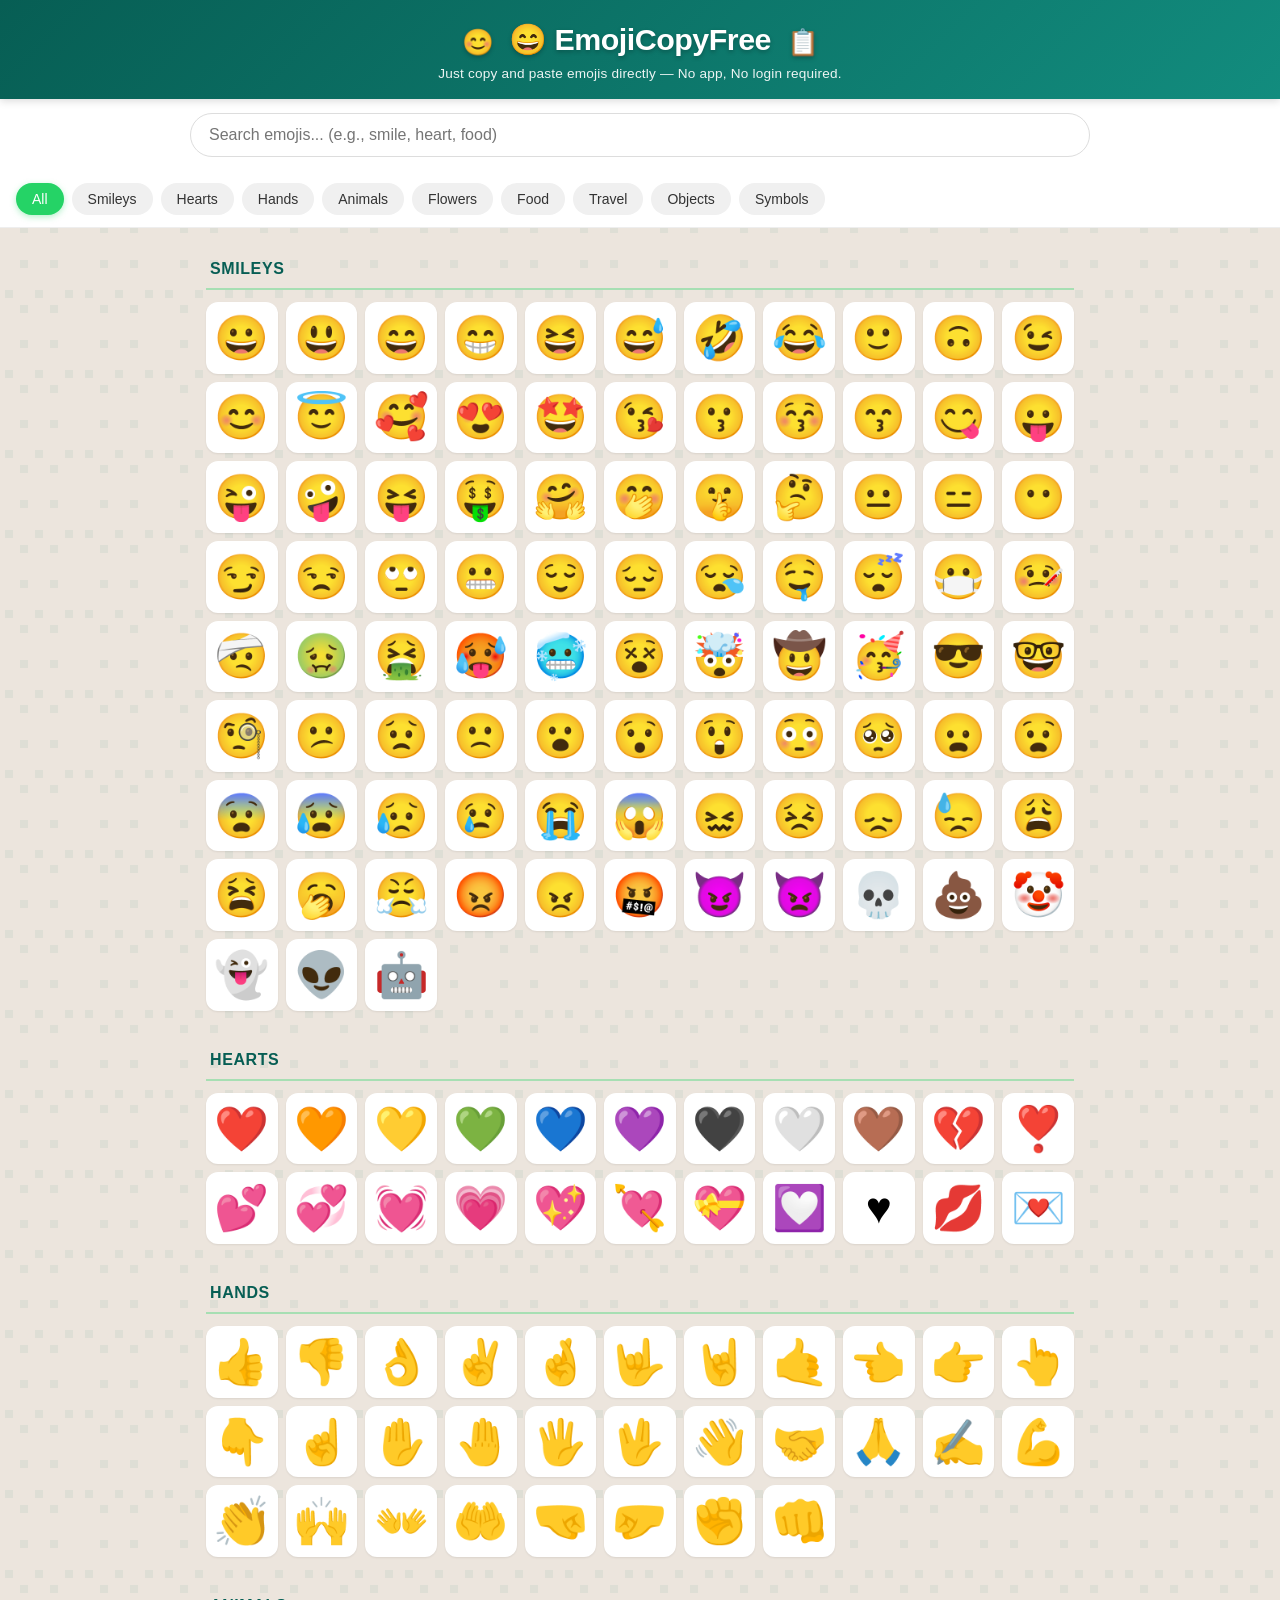
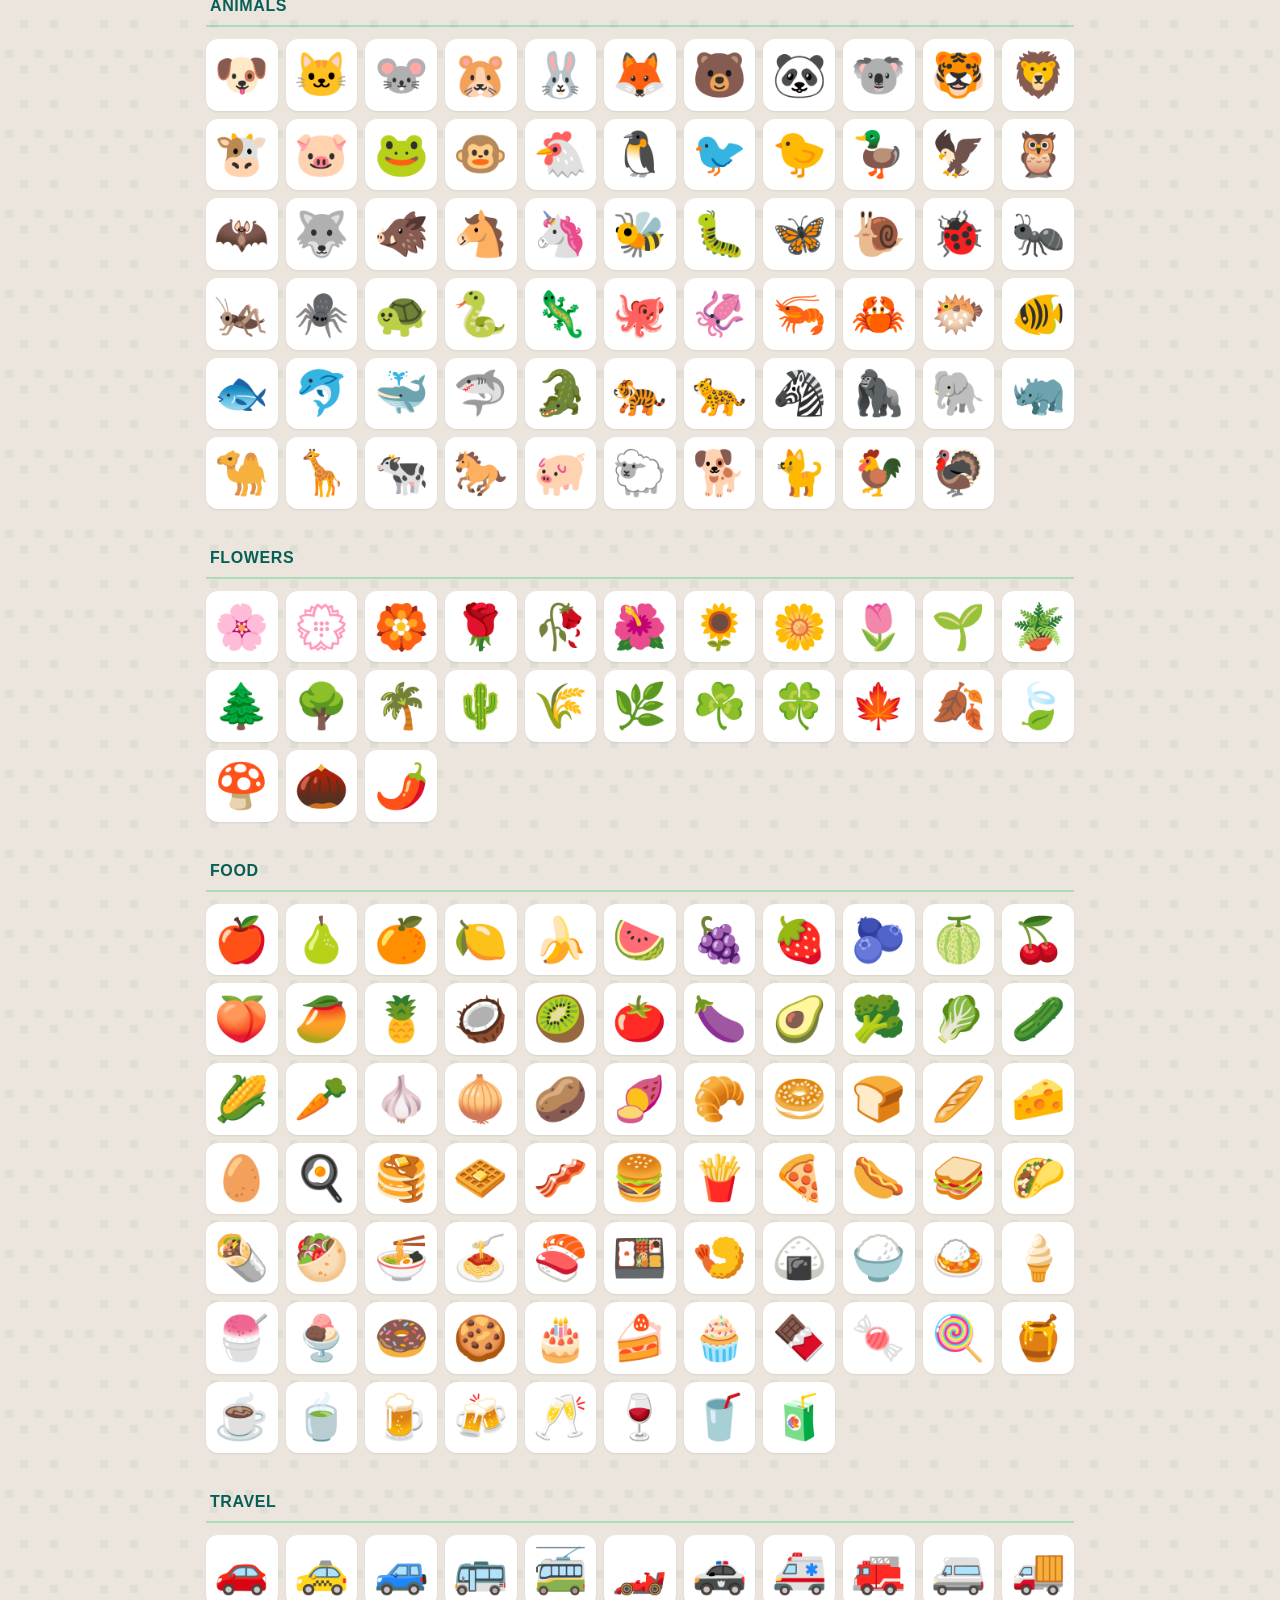
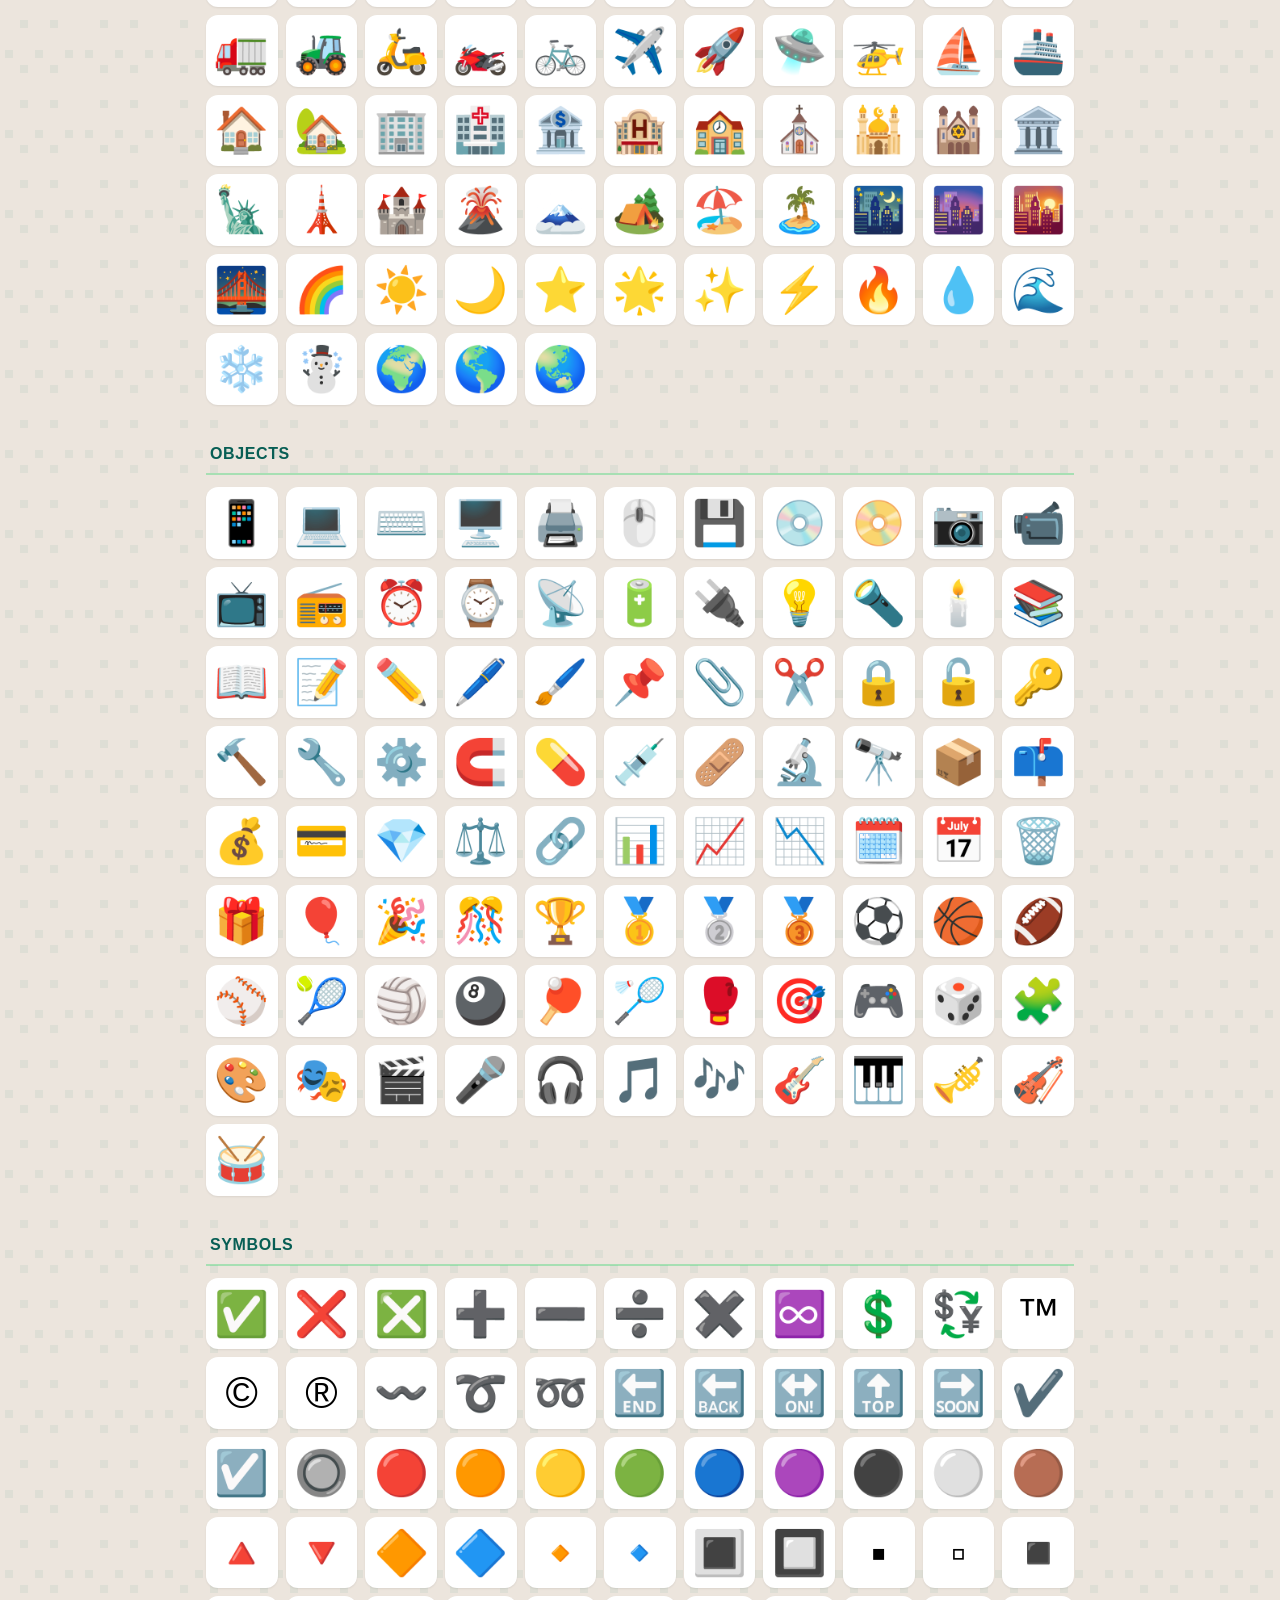
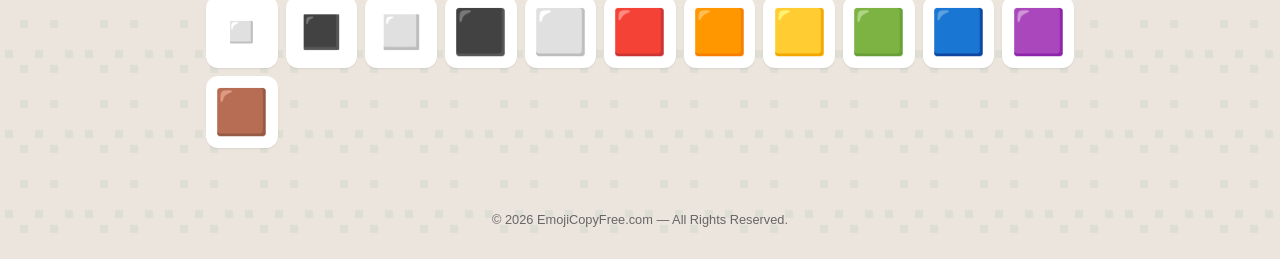
==== index.html @ 40b3b471 "Update index.html" ====
<!DOCTYPE html>
<html lang="en">
<head>
  <meta charset="UTF-8">
  <meta name="viewport" content="width=device-width, initial-scale=1.0">
  <title>EmojiCopyFree — Copy & Paste Emojis Instantly | No App, No Login</title>
  <meta name="description" content="Free emoji copy and paste tool. Click any emoji to copy it instantly. No app, no login required. Works on WhatsApp, Instagram, Facebook, and everywhere.">
  <meta name="keywords" content="emoji copy paste, copy emoji, free emoji, emoji picker, whatsapp emoji, emoji copy free">
  <meta name="robots" content="index, follow">
  <link rel="canonical" href="https://www.emojicopyfree.com/">
  <meta property="og:title" content="EmojiCopyFree — Copy & Paste Emojis Instantly">
  <meta property="og:description" content="Click any emoji to copy it instantly. No app, no login required.">
  <meta property="og:type" content="website">
  <meta property="og:url" content="https://www.emojicopyfree.com/">
  <link rel="stylesheet" href="style.css">
</head>
<body>

  <header>
    <h1 class="logo">
      <span class="logo-icon">😄</span>
      <span class="logo-text">Emoji<span class="accent">Copy</span>Free</span>
    </h1>
    <p class="tagline">Just copy and paste emojis directly — No app, No login required.</p>
  </header>

  <div class="search-container">
    <input type="text" id="search" placeholder="Search emojis... (e.g., smile, heart, food)" autocomplete="off">
  </div>

  <div class="categories" id="categories">
    <!-- Category buttons injected by JS -->
  </div>

  <div class="emoji-grid" id="emojiGrid">
    <!-- Emoji content injected by JS -->
  </div>

  <footer class="site-footer">
    <p>© 2026 EmojiCopyFree.com — All Rights Reserved.</p>
  </footer>

  <script src="script.js"></script>
</body>
</html>
---- style.css ----
/* WhatsApp signature green palette */
:root {
  --wa-green: #25D366;
  --wa-dark: #075E54;
  --wa-mid: #128C7E;
  --wa-light: #DCF8C6;
  --bg-tile: #ECE5DD;
}

* {
  box-sizing: border-box;
  margin: 0;
  padding: 0;
}

body {
  font-family: -apple-system, BlinkMacSystemFont, 'Segoe UI', Roboto, sans-serif;
  /* WhatsApp doodle background - subtle repeating pattern */
  background-color: var(--bg-tile);
  background-image: url("data:image/svg+xml,%3Csvg xmlns='http://www.w3.org/2000/svg' width='80' height='80' viewBox='0 0 80 80'%3E%3Cg fill='%23075E54' fill-opacity='0.06'%3E%3Cpath d='M20 20h8v8h-8zM50 20h8v8h-8zM35 50h8v8h-8zM5 50h8v8h-8zM65 50h8v8h-8zM50 65h8v8h-8zM20 65h8v8h-8z'/%3E%3C/g%3E%3C/svg%3E");
  min-height: 100vh;
  color: #111;
}

/* ===== Header / Logo ===== */
header {
  background: linear-gradient(135deg, #075E54 0%, #128C7E 100%);
  color: white;
  padding: 22px 20px 18px;
  position: sticky;
  top: 0;
  z-index: 100;
  text-align: center;
  box-shadow: 0 2px 8px rgba(0,0,0,0.15);
}

.logo {
  font-size: 1.9rem;
  font-weight: 800;
  letter-spacing: -0.5px;
  color: white;
  display: inline-block;
  text-shadow: 0 2px 4px rgba(0,0,0,0.25);
}

.logo::before {
  content: "😊";
  margin-right: 8px;
  font-size: 1.6rem;
  vertical-align: middle;
}

.logo::after {
  content: "📋";
  margin-left: 8px;
  font-size: 1.6rem;
  vertical-align: middle;
}

.tagline {
  font-size: 0.85rem;
  opacity: 0.92;
  margin-top: 8px;
  font-weight: 400;
  letter-spacing: 0.2px;
}

/* ===== Search ===== */
.search-container {
  padding: 14px 16px;
  background: white;
  box-shadow: 0 1px 3px rgba(0,0,0,0.05);
}

.search-container input {
  width: 100%;
  max-width: 900px;
  display: block;
  margin: 0 auto;
  padding: 12px 18px;
  border: 1px solid #ddd;
  border-radius: 24px;
  font-size: 1rem;
  outline: none;
  transition: border-color 0.2s;
}

.search-container input:focus {
  border-color: var(--wa-green);
  box-shadow: 0 0 0 3px rgba(37, 211, 102, 0.15);
}

/* ===== Category Tabs ===== */
.categories {
  display: flex;
  overflow-x: auto;
  gap: 8px;
  padding: 12px 16px;
  background: white;
  border-bottom: 1px solid #eee;
  scrollbar-width: none;
  justify-content: flex-start;
}

.categories::-webkit-scrollbar {
  display: none;
}

.category-btn {
  flex-shrink: 0;
  padding: 8px 16px;
  border: none;
  border-radius: 20px;
  background: #f0f0f0;
  font-size: 0.875rem;
  font-weight: 500;
  cursor: pointer;
  transition: all 0.2s;
  color: #333;
}

.category-btn:hover {
  background: #e2e2e2;
}

.category-btn.active {
  background: var(--wa-green);
  color: white;
  box-shadow: 0 2px 6px rgba(37, 211, 102, 0.35);
}

/* ===== Emoji Grid (container) ===== */
.emoji-grid {
  display: block;
  padding: 16px;
  max-width: 900px;
  margin: 0 auto;
}

/* ===== Category Sections in "All" view ===== */
.category-section {
  margin-bottom: 24px;
}

.category-heading {
  font-size: 1rem;
  font-weight: 700;
  color: var(--wa-dark);
  padding: 16px 4px 10px;
  border-bottom: 2px solid rgba(37, 211, 102, 0.35);
  margin-bottom: 12px;
  text-transform: uppercase;
  letter-spacing: 0.6px;
}

.emoji-row {
  display: grid;
  grid-template-columns: repeat(auto-fill, minmax(68px, 1fr));
  gap: 8px;
}

/* ===== Emoji Buttons ===== */
.emoji-btn {
  aspect-ratio: 1;
  display: flex;
  align-items: center;
  justify-content: center;
  font-size: 2.75rem;
  line-height: 1;
  background: white;
  border: none;
  border-radius: 12px;
  cursor: pointer;
  transition: transform 0.1s, box-shadow 0.1s;
  box-shadow: 0 1px 2px rgba(0,0,0,0.08);
  padding: 0;
}

.emoji-btn:hover {
  transform: scale(1.12);
  box-shadow: 0 4px 14px rgba(0,0,0,0.18);
}

.emoji-btn:active {
  transform: scale(0.94);
}

/* ===== Toast ===== */
.toast {
  position: fixed;
  bottom: 24px;
  left: 50%;
  transform: translateX(-50%) translateY(100px);
  background: var(--wa-dark);
  color: white;
  padding: 12px 26px;
  border-radius: 24px;
  font-size: 0.9rem;
  font-weight: 500;
  opacity: 0;
  transition: all 0.3s ease;
  z-index: 1000;
  box-shadow: 0 4px 16px rgba(0,0,0,0.25);
  pointer-events: none;
}

.toast.show {
  transform: translateX(-50%) translateY(0);
  opacity: 1;
}

/* ===== Footer ===== */
.site-footer {
  text-align: center;
  padding: 24px 16px 32px;
  font-size: 0.8rem;
  color: #666;
}

/* ===== Responsive ===== */
@media (max-width: 480px) {
  .logo {
    font-size: 1.5rem;
  }

  .logo::before,
  .logo::after {
    font-size: 1.3rem;
  }

  .tagline {
    font-size: 0.78rem;
  }

  .emoji-grid {
    padding: 12px;
  }

  .emoji-row {
    grid-template-columns: repeat(auto-fill, minmax(58px, 1fr));
    gap: 6px;
  }

  .emoji-btn {
    font-size: 2.25rem;
    border-radius: 10px;
  }
}
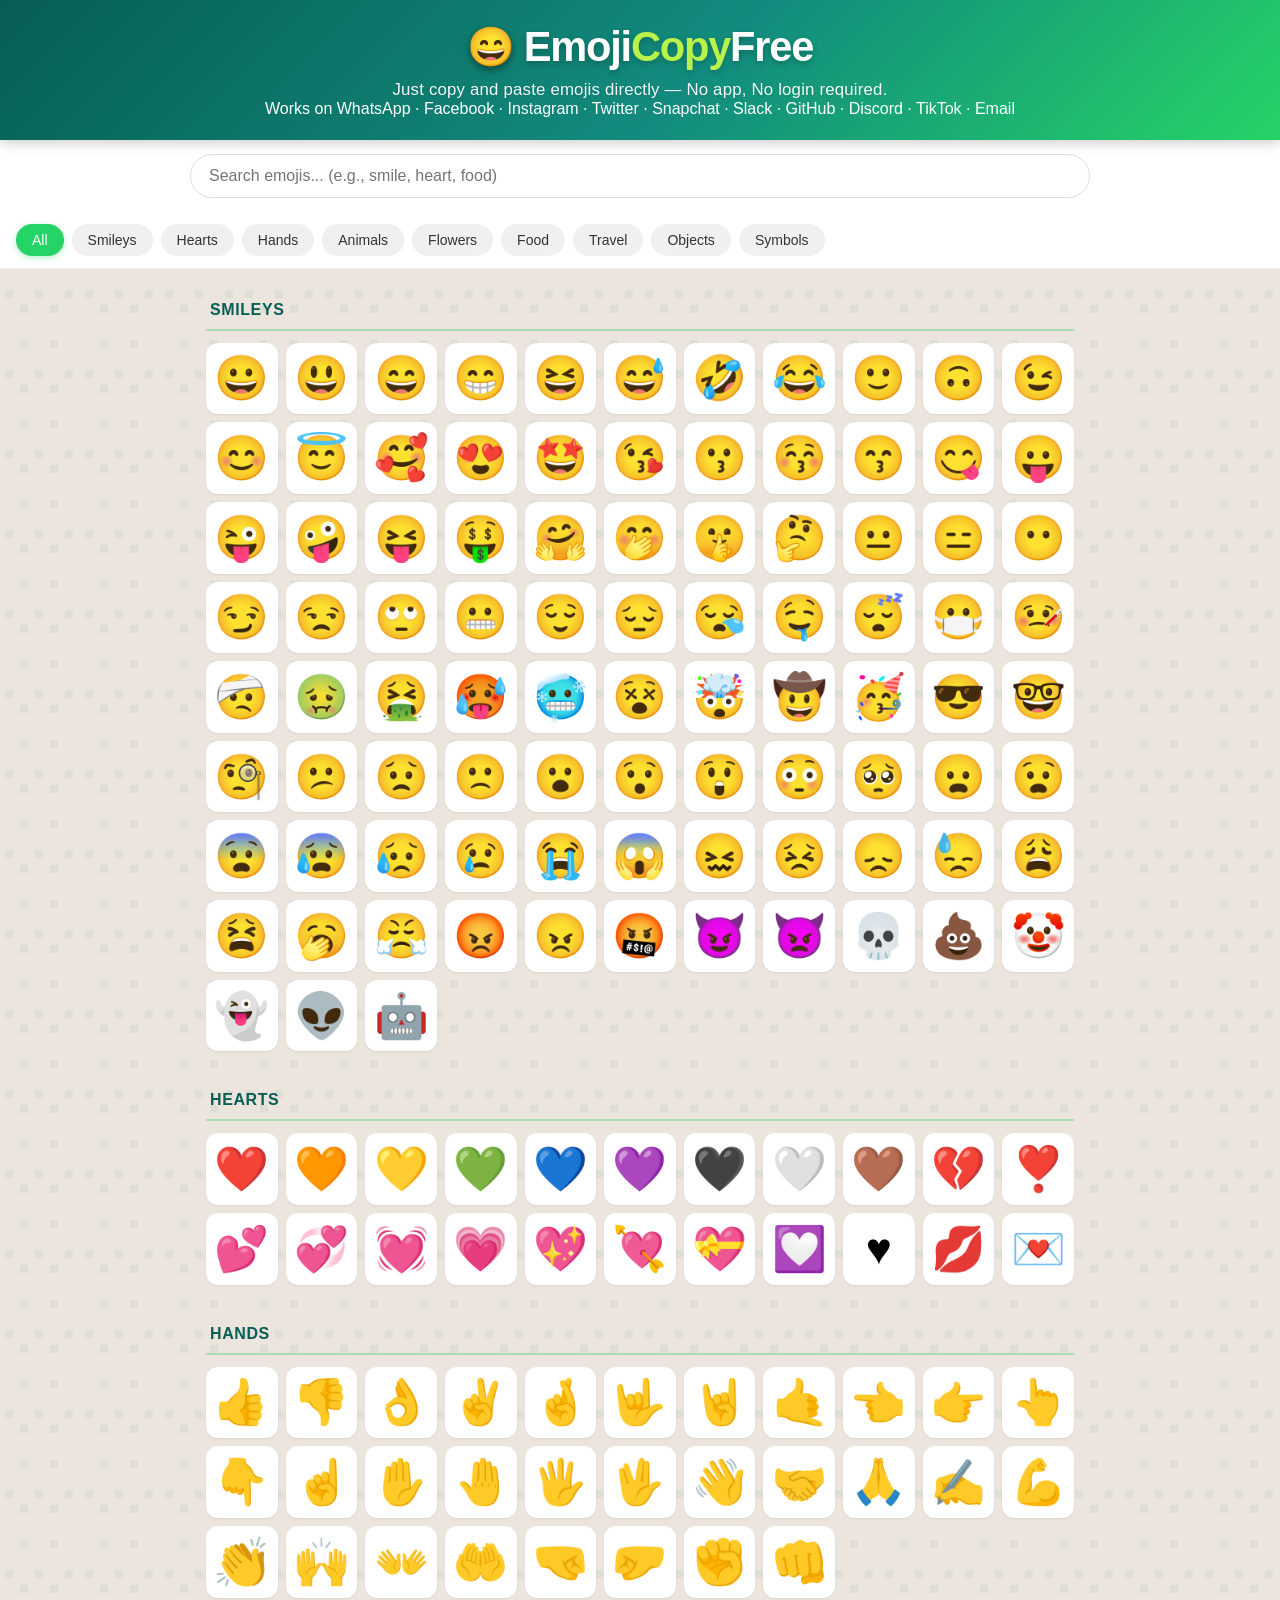
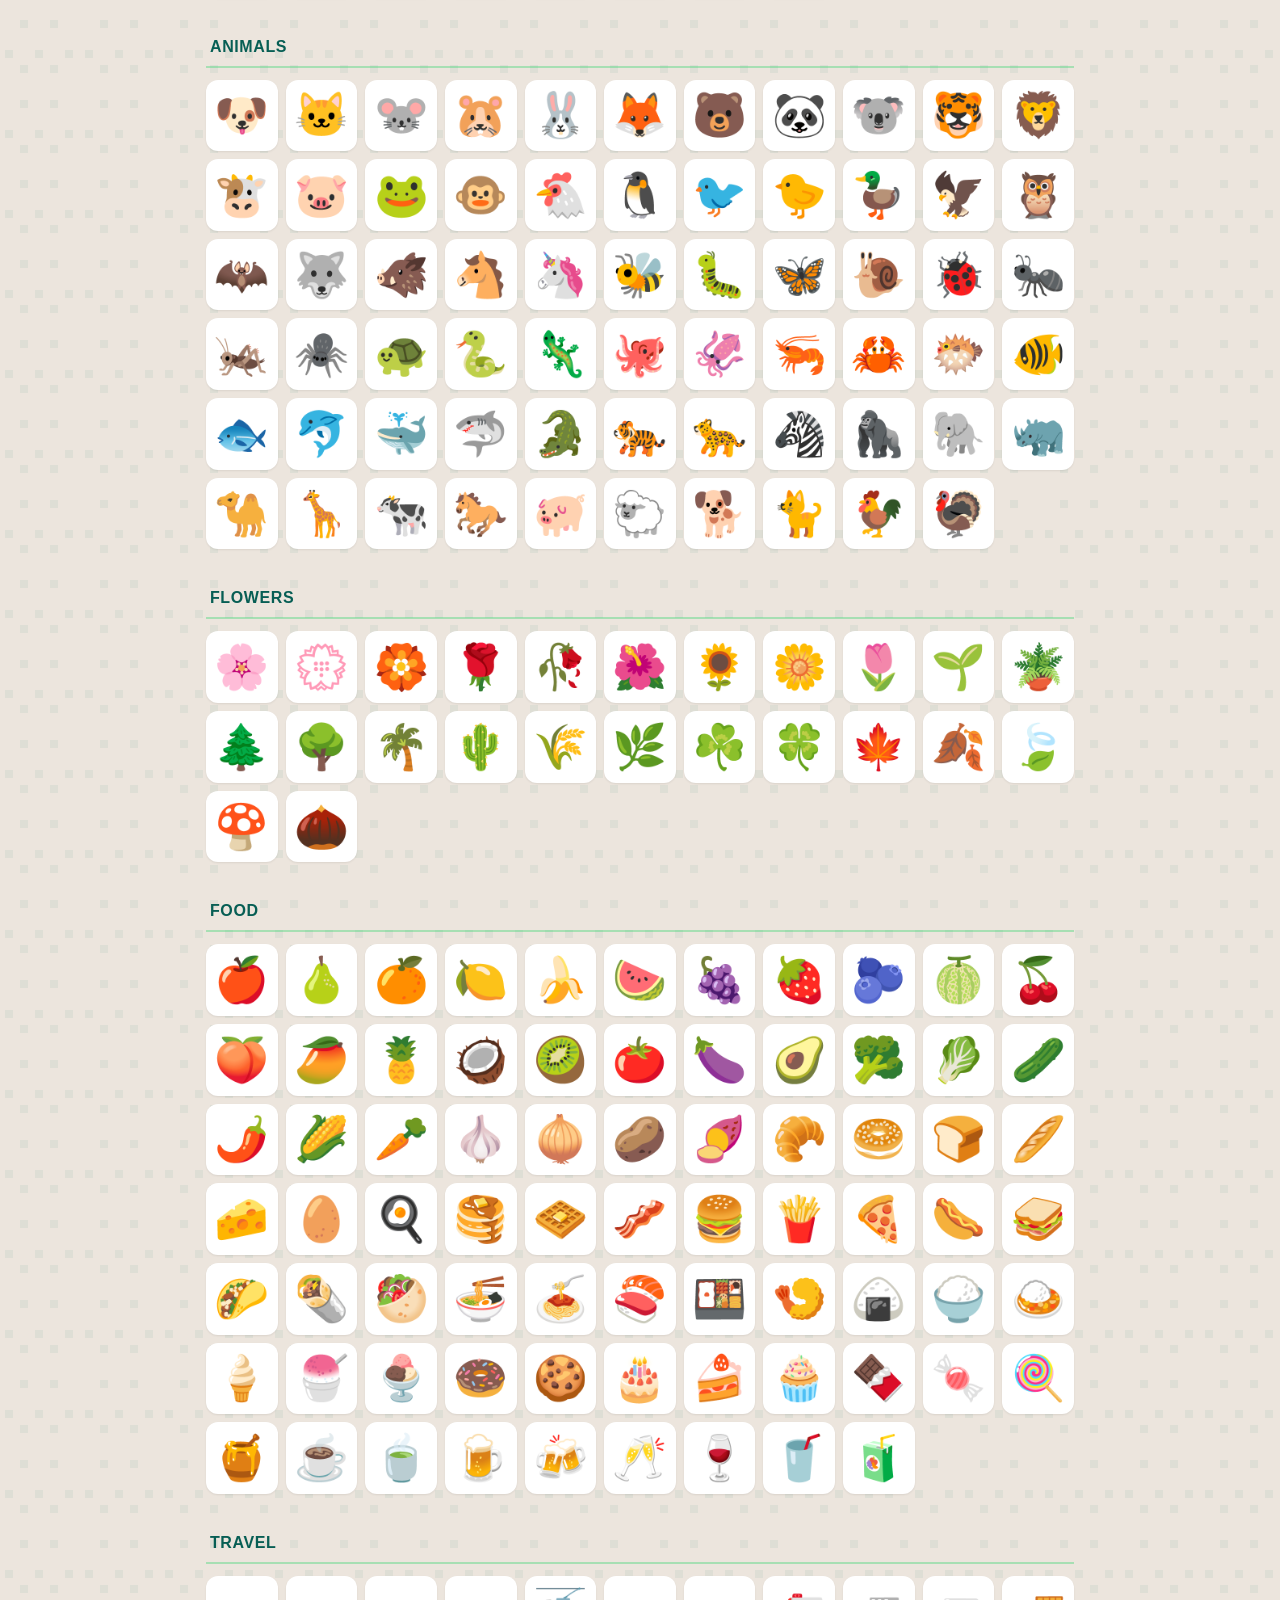
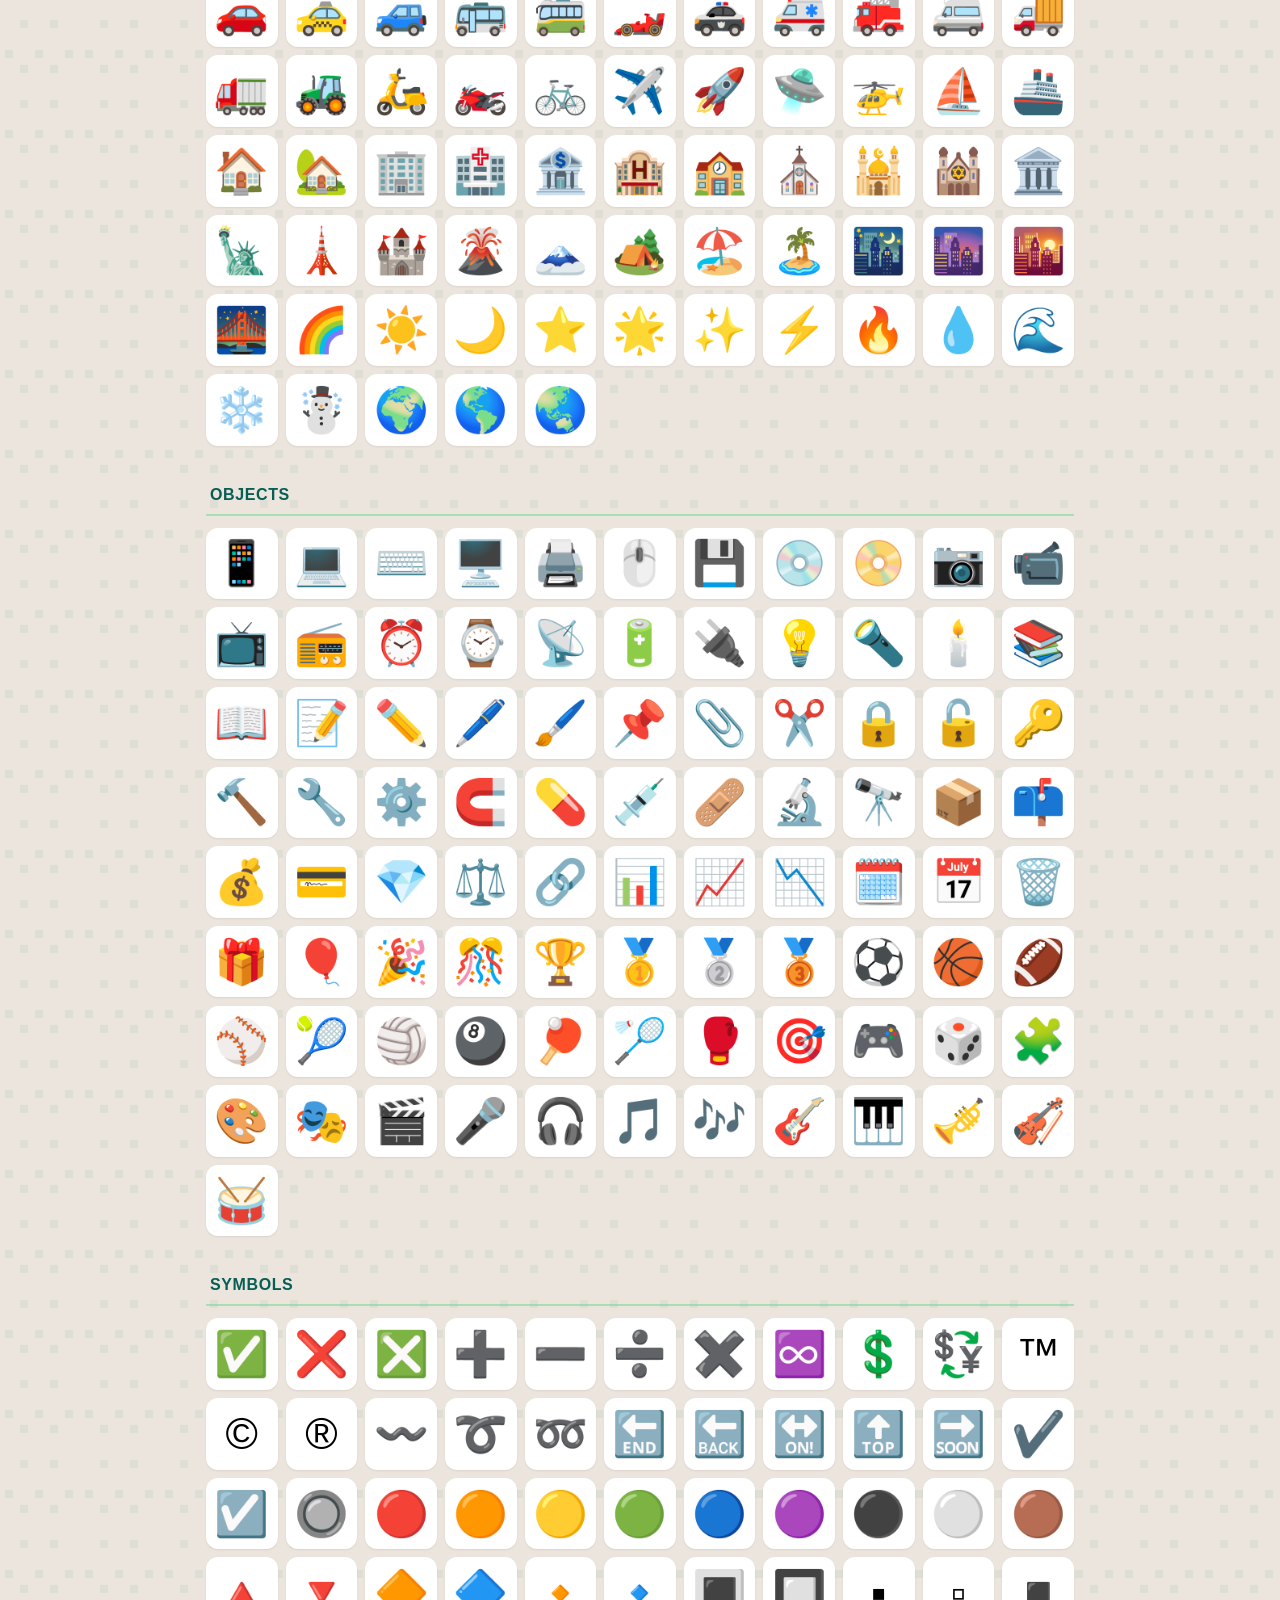
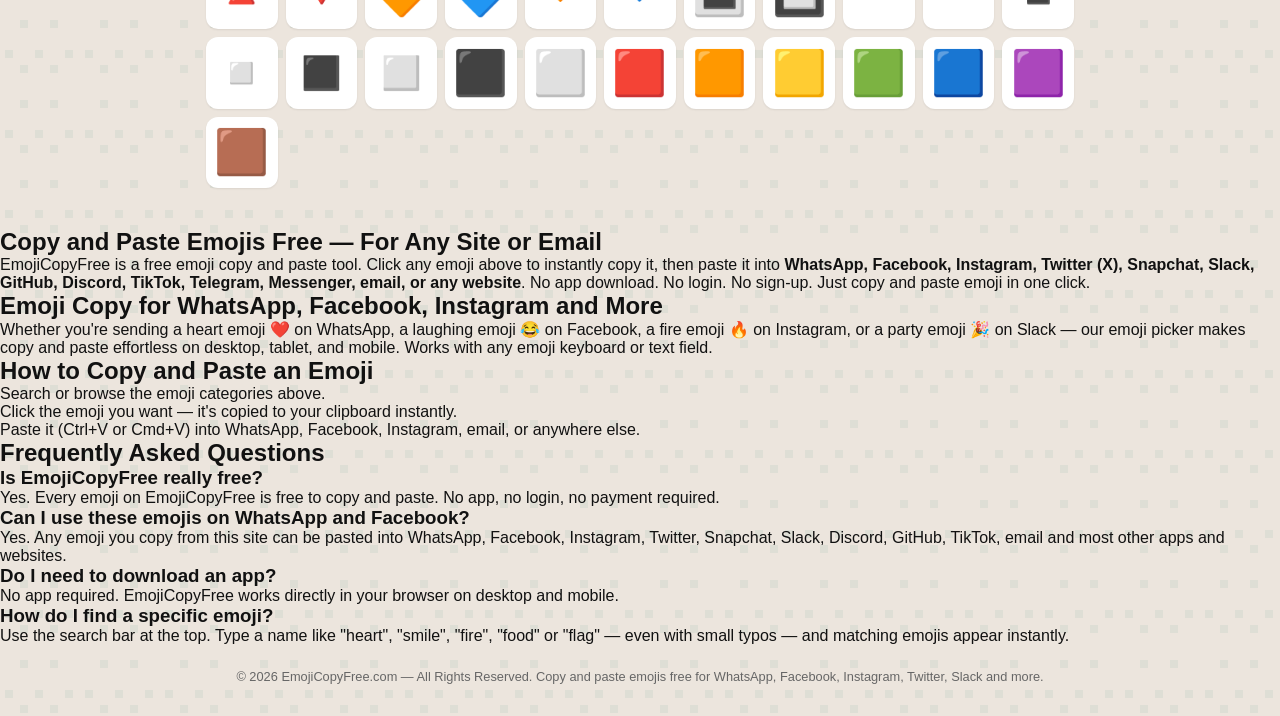
==== commit 91f143e1: "Update index.html" ====
--- a/index.html
+++ b/index.html
@@ -3,16 +3,71 @@
 <head>
   <meta charset="UTF-8">
   <meta name="viewport" content="width=device-width, initial-scale=1.0">
-  <title>EmojiCopyFree — Copy & Paste Emojis Instantly | No App, No Login</title>
-  <meta name="description" content="Free emoji copy and paste tool. Click any emoji to copy it instantly. No app, no login required. Works on WhatsApp, Instagram, Facebook, and everywhere.">
-  <meta name="keywords" content="emoji copy paste, copy emoji, free emoji, emoji picker, whatsapp emoji, emoji copy free">
-  <meta name="robots" content="index, follow">
+
+  <!-- Primary SEO Title — targets "copy paste emoji" head term -->
+  <title>Copy Paste Emoji 😀 Free Emoji Copy — For WhatsApp, Facebook, Instagram, Twitter, Slack</title>
+
+  <!-- Meta Description — targets long-tail branded queries -->
+  <meta name="description" content="Copy and paste emojis free. One click copies any emoji — no app, no login. Works on WhatsApp, Facebook, Instagram, Twitter, Snapchat, Slack, GitHub, Discord, TikTok and email. Copy emoji and paste anywhere.">
+
+  <!-- Keywords — signals topical relevance (Google mostly ignores, but Bing/Yandex use it) -->
+  <meta name="keywords" content="copy paste emoji, copy emoji, paste emoji, emoji copy, free emoji, emoji for whatsapp, emoji for facebook, emoji for instagram, emoji for twitter, emoji for slack, emoji for snapchat, emoji for github, emoji for discord, emoji for tiktok, emoji copy paste, emoji picker, whatsapp emoji, heart emoji copy, smiley emoji copy, emoji keyboard">
+
+  <meta name="robots" content="index, follow, max-image-preview:large">
+  <meta name="author" content="EmojiCopyFree">
+
+  <!-- Canonical -->
   <link rel="canonical" href="https://www.emojicopyfree.com/">
-  <meta property="og:title" content="EmojiCopyFree — Copy & Paste Emojis Instantly">
-  <meta property="og:description" content="Click any emoji to copy it instantly. No app, no login required.">
+
+  <!-- Open Graph (Facebook, LinkedIn, WhatsApp link previews) -->
+  <meta property="og:title" content="Copy Paste Emoji 😀 Free Emoji Copy for WhatsApp, Facebook, Instagram">
+  <meta property="og:description" content="Click any emoji to copy it instantly. Paste into WhatsApp, Facebook, Instagram, Twitter, Slack, email and more. No app, no login required.">
   <meta property="og:type" content="website">
   <meta property="og:url" content="https://www.emojicopyfree.com/">
+  <meta property="og:site_name" content="EmojiCopyFree">
+  <meta property="og:locale" content="en_US">
+
+  <!-- Twitter Card -->
+  <meta name="twitter:card" content="summary_large_image">
+  <meta name="twitter:title" content="Copy Paste Emoji 😀 Free Emoji Copy Tool">
+  <meta name="twitter:description" content="Copy and paste emojis free — no app, no login. Works on WhatsApp, Facebook, Instagram, Twitter, Slack and email.">
+
+  <!-- Favicon (emoji as favicon) -->
+  <link rel="icon" href="data:image/svg+xml,<svg xmlns=%22http://www.w3.org/2000/svg%22 viewBox=%220 0 100 100%22><text y=%22.9em%22 font-size=%2290%22>😄</text></svg>">
+
   <link rel="stylesheet" href="style.css">
+
+  <!-- Structured Data: WebApplication + FAQ (helps Google understand your page) -->
+  <script type="application/ld+json">
+  {
+    "@context": "https://schema.org",
+    "@type": "WebApplication",
+    "name": "EmojiCopyFree",
+    "url": "https://www.emojicopyfree.com/",
+    "description": "Free emoji copy and paste tool. Click any emoji to copy it instantly. Works on WhatsApp, Facebook, Instagram, Twitter, Slack, email and anywhere online.",
+    "applicationCategory": "UtilitiesApplication",
+    "operatingSystem": "Any",
+    "offers": {
+      "@type": "Offer",
+      "price": "0",
+      "priceCurrency": "USD"
+    },
+    "featureList": [
+      "Copy emoji with one click",
+      "Paste emoji anywhere",
+      "Emoji for WhatsApp",
+      "Emoji for Facebook",
+      "Emoji for Instagram",
+      "Emoji for Twitter",
+      "Emoji for Slack",
+      "Emoji for Snapchat",
+      "Emoji for GitHub",
+      "Emoji for Discord",
+      "No app required",
+      "No login required"
+    ]
+  }
+  </script>
 </head>
 <body>
 
@@ -22,6 +77,7 @@
       <span class="logo-text">Emoji<span class="accent">Copy</span>Free</span>
     </h1>
     <p class="tagline">Just copy and paste emojis directly — No app, No login required.</p>
+    <p class="tagline-platforms">Works on WhatsApp · Facebook · Instagram · Twitter · Snapchat · Slack · GitHub · Discord · TikTok · Email</p>
   </header>
 
   <div class="search-container">
@@ -36,8 +92,37 @@
     <!-- Emoji content injected by JS -->
   </div>
 
+  <!-- SEO Content Block: helps rank for long-tail queries -->
+  <section class="seo-content">
+    <h2>Copy and Paste Emojis Free — For Any Site or Email</h2>
+    <p>EmojiCopyFree is a free emoji copy and paste tool. Click any emoji above to instantly copy it, then paste it into <strong>WhatsApp, Facebook, Instagram, Twitter (X), Snapchat, Slack, GitHub, Discord, TikTok, Telegram, Messenger, email, or any website</strong>. No app download. No login. No sign-up. Just copy and paste emoji in one click.</p>
+
+    <h2>Emoji Copy for WhatsApp, Facebook, Instagram and More</h2>
+    <p>Whether you're sending a heart emoji ❤️ on WhatsApp, a laughing emoji 😂 on Facebook, a fire emoji 🔥 on Instagram, or a party emoji 🎉 on Slack — our emoji picker makes copy and paste effortless on desktop, tablet, and mobile. Works with any emoji keyboard or text field.</p>
+
+    <h2>How to Copy and Paste an Emoji</h2>
+    <ol>
+      <li>Search or browse the emoji categories above.</li>
+      <li>Click the emoji you want — it's copied to your clipboard instantly.</li>
+      <li>Paste it (Ctrl+V or Cmd+V) into WhatsApp, Facebook, Instagram, email, or anywhere else.</li>
+    </ol>
+
+    <h2>Frequently Asked Questions</h2>
+    <h3>Is EmojiCopyFree really free?</h3>
+    <p>Yes. Every emoji on EmojiCopyFree is free to copy and paste. No app, no login, no payment required.</p>
+
+    <h3>Can I use these emojis on WhatsApp and Facebook?</h3>
+    <p>Yes. Any emoji you copy from this site can be pasted into WhatsApp, Facebook, Instagram, Twitter, Snapchat, Slack, Discord, GitHub, TikTok, email and most other apps and websites.</p>
+
+    <h3>Do I need to download an app?</h3>
+    <p>No app required. EmojiCopyFree works directly in your browser on desktop and mobile.</p>
+
+    <h3>How do I find a specific emoji?</h3>
+    <p>Use the search bar at the top. Type a name like "heart", "smile", "fire", "food" or "flag" — even with small typos — and matching emojis appear instantly.</p>
+  </section>
+
   <footer class="site-footer">
-    <p>© 2026 EmojiCopyFree.com — All Rights Reserved.</p>
+    <p>© 2026 EmojiCopyFree.com — All Rights Reserved. Copy and paste emojis free for WhatsApp, Facebook, Instagram, Twitter, Slack and more.</p>
   </footer>
 
   <script src="script.js"></script>
--- a/style.css
+++ b/style.css
@@ -4,6 +4,7 @@
   --wa-dark: #075E54;
   --wa-mid: #128C7E;
   --wa-light: #DCF8C6;
+  --accent-lime: #b8f24a;
   --bg-tile: #ECE5DD;
 }
 
@@ -22,47 +23,51 @@
   color: #111;
 }
 
-/* ===== Header / Logo ===== */
+/* ===== Header / Logo Banner ===== */
 header {
-  background: linear-gradient(135deg, #075E54 0%, #128C7E 100%);
+  background: linear-gradient(135deg, #075E54 0%, #128C7E 55%, #25D366 100%);
   color: white;
-  padding: 22px 20px 18px;
+  padding: 26px 20px 22px;
   position: sticky;
   top: 0;
   z-index: 100;
   text-align: center;
-  box-shadow: 0 2px 8px rgba(0,0,0,0.15);
+  box-shadow: 0 3px 12px rgba(0,0,0,0.2);
 }
 
 .logo {
-  font-size: 1.9rem;
-  font-weight: 800;
-  letter-spacing: -0.5px;
-  color: white;
-  display: inline-block;
-  text-shadow: 0 2px 4px rgba(0,0,0,0.25);
-}
-
-.logo::before {
-  content: "😊";
-  margin-right: 8px;
-  font-size: 1.6rem;
-  vertical-align: middle;
-}
-
-.logo::after {
-  content: "📋";
-  margin-left: 8px;
-  font-size: 1.6rem;
-  vertical-align: middle;
+  display: inline-flex;
+  align-items: center;
+  justify-content: center;
+  gap: 10px;
+  font-size: 2.6rem;
+  font-weight: 900;
+  letter-spacing: -1.2px;
+  line-height: 1;
+  text-shadow: 0 3px 6px rgba(0,0,0,0.25);
+}
+
+.logo-icon {
+  font-size: 2.4rem;
+  filter: drop-shadow(0 3px 5px rgba(0,0,0,0.25));
+}
+
+.logo-text {
+  color: #ffffff;
+}
+
+.logo-text .accent {
+  color: var(--accent-lime);
+  text-shadow: 0 3px 6px rgba(0,0,0,0.2);
 }
 
 .tagline {
-  font-size: 0.85rem;
-  opacity: 0.92;
-  margin-top: 8px;
-  font-weight: 400;
+  font-size: 1.05rem;
+  font-weight: 500;
+  opacity: 0.95;
+  margin-top: 12px;
   letter-spacing: 0.2px;
+  text-shadow: 0 1px 3px rgba(0,0,0,0.15);
 }
 
 /* ===== Search ===== */
@@ -161,6 +166,8 @@
 
 /* ===== Emoji Buttons ===== */
 .emoji-btn {
+  position: relative;
+  overflow: visible;
   aspect-ratio: 1;
   display: flex;
   align-items: center;
@@ -185,28 +192,39 @@
   transform: scale(0.94);
 }
 
-/* ===== Toast ===== */
-.toast {
-  position: fixed;
-  bottom: 24px;
+/* ===== Copy bubble (appears above the clicked emoji) ===== */
+.copy-bubble {
+  position: absolute;
+  bottom: calc(100% + 8px);
   left: 50%;
-  transform: translateX(-50%) translateY(100px);
-  background: var(--wa-dark);
+  transform: translateX(-50%) translateY(6px);
+  background: #075E54;
   color: white;
-  padding: 12px 26px;
-  border-radius: 24px;
-  font-size: 0.9rem;
-  font-weight: 500;
+  font-size: 0.75rem;
+  font-weight: 600;
+  padding: 5px 10px;
+  border-radius: 8px;
+  white-space: nowrap;
   opacity: 0;
-  transition: all 0.3s ease;
-  z-index: 1000;
-  box-shadow: 0 4px 16px rgba(0,0,0,0.25);
   pointer-events: none;
-}
-
-.toast.show {
+  transition: opacity 0.18s ease, transform 0.18s ease;
+  z-index: 50;
+  box-shadow: 0 4px 10px rgba(0,0,0,0.25);
+}
+
+.copy-bubble::after {
+  content: "";
+  position: absolute;
+  top: 100%;
+  left: 50%;
+  transform: translateX(-50%);
+  border: 5px solid transparent;
+  border-top-color: #075E54;
+}
+
+.copy-bubble.show {
+  opacity: 1;
   transform: translateX(-50%) translateY(0);
-  opacity: 1;
 }
 
 /* ===== Footer ===== */
@@ -220,16 +238,18 @@
 /* ===== Responsive ===== */
 @media (max-width: 480px) {
   .logo {
-    font-size: 1.5rem;
-  }
-
-  .logo::before,
-  .logo::after {
-    font-size: 1.3rem;
+    font-size: 1.75rem;
+    gap: 6px;
+    letter-spacing: -0.6px;
+  }
+
+  .logo-icon {
+    font-size: 1.6rem;
   }
 
   .tagline {
-    font-size: 0.78rem;
+    font-size: 0.85rem;
+    margin-top: 8px;
   }
 
   .emoji-grid {
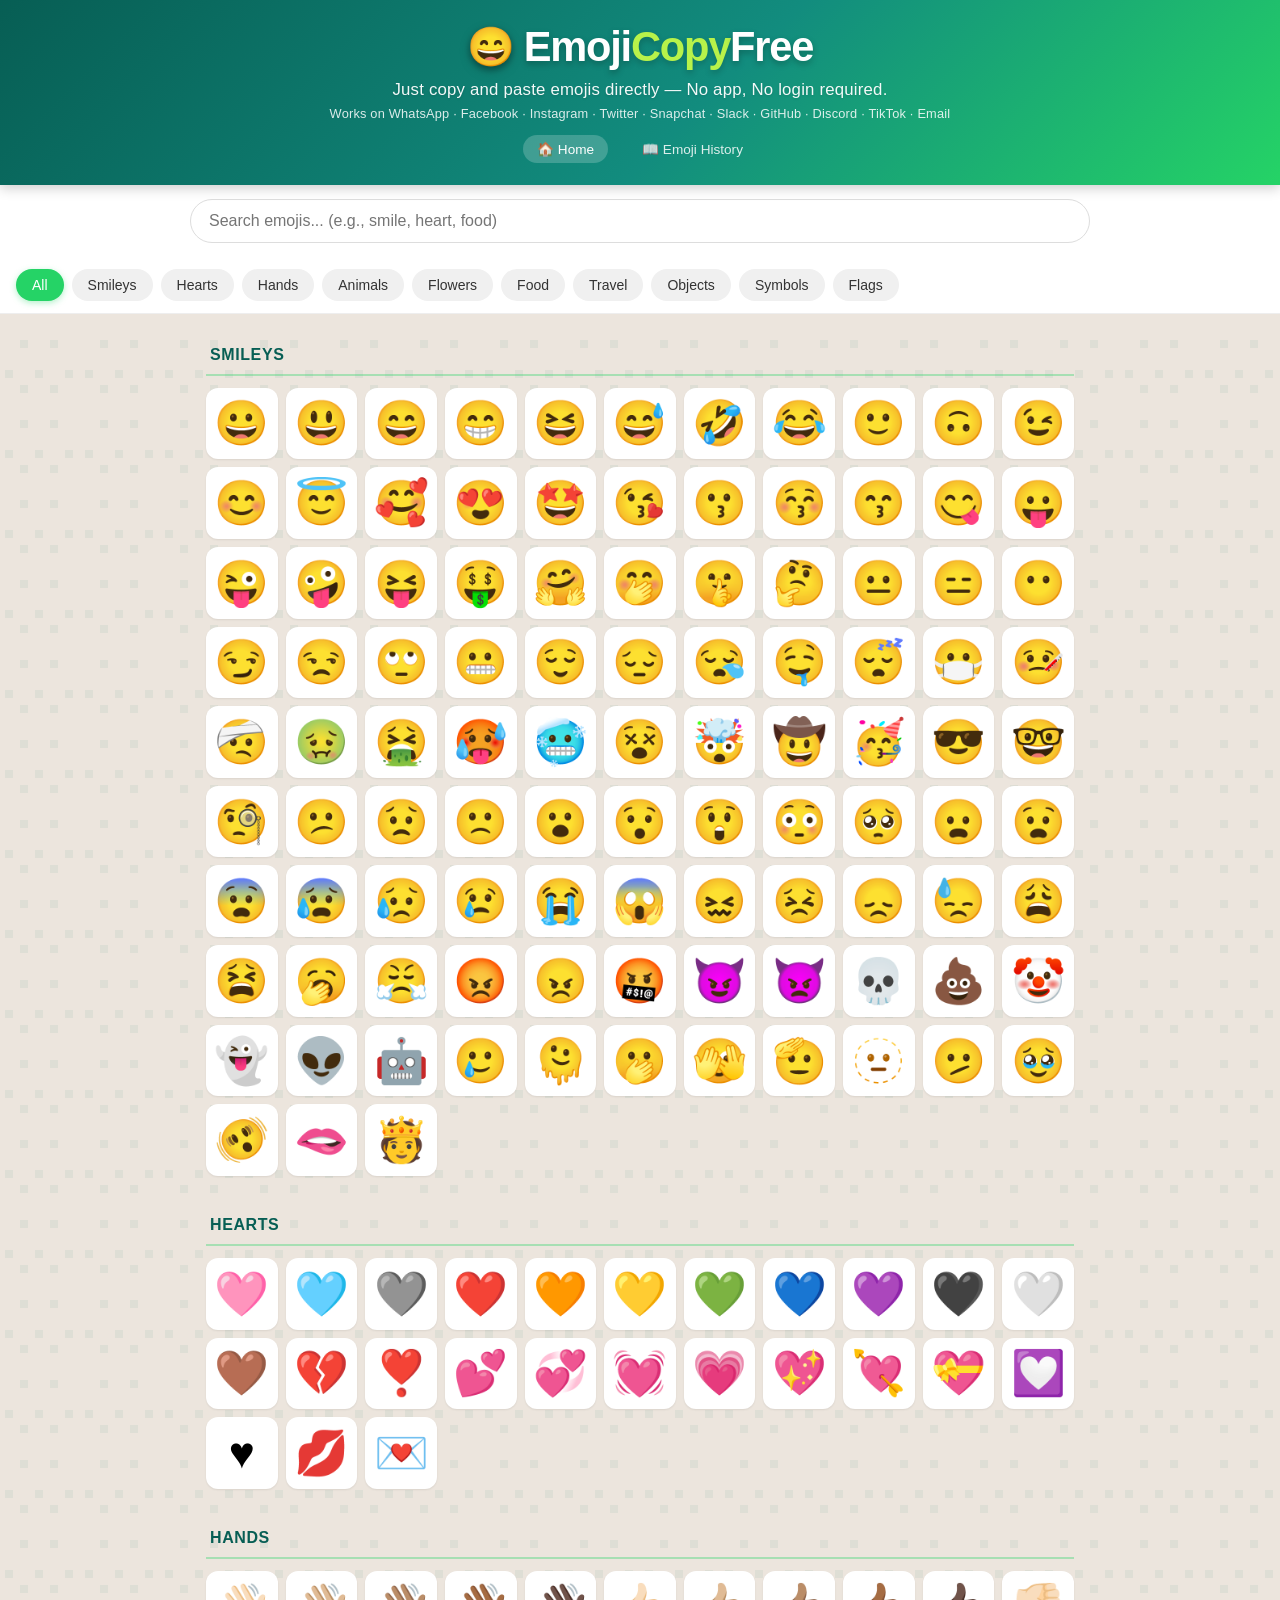
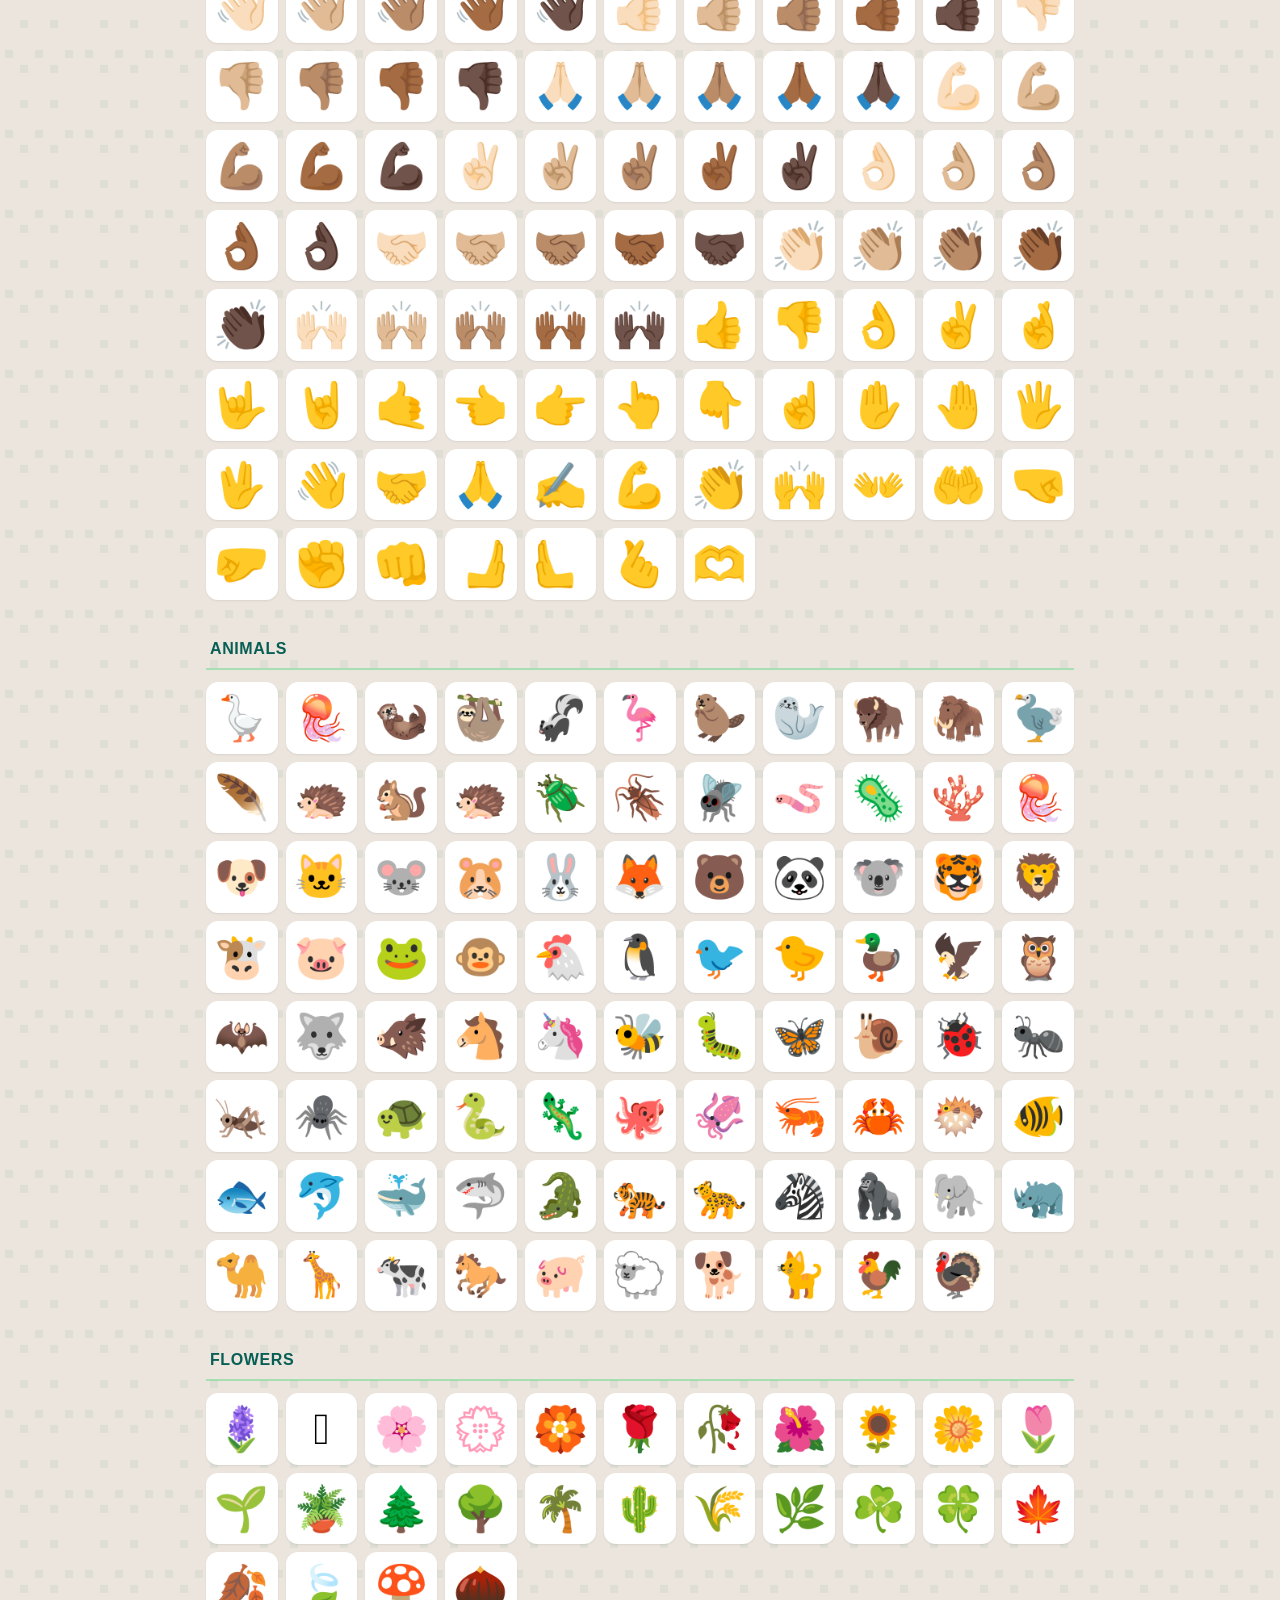
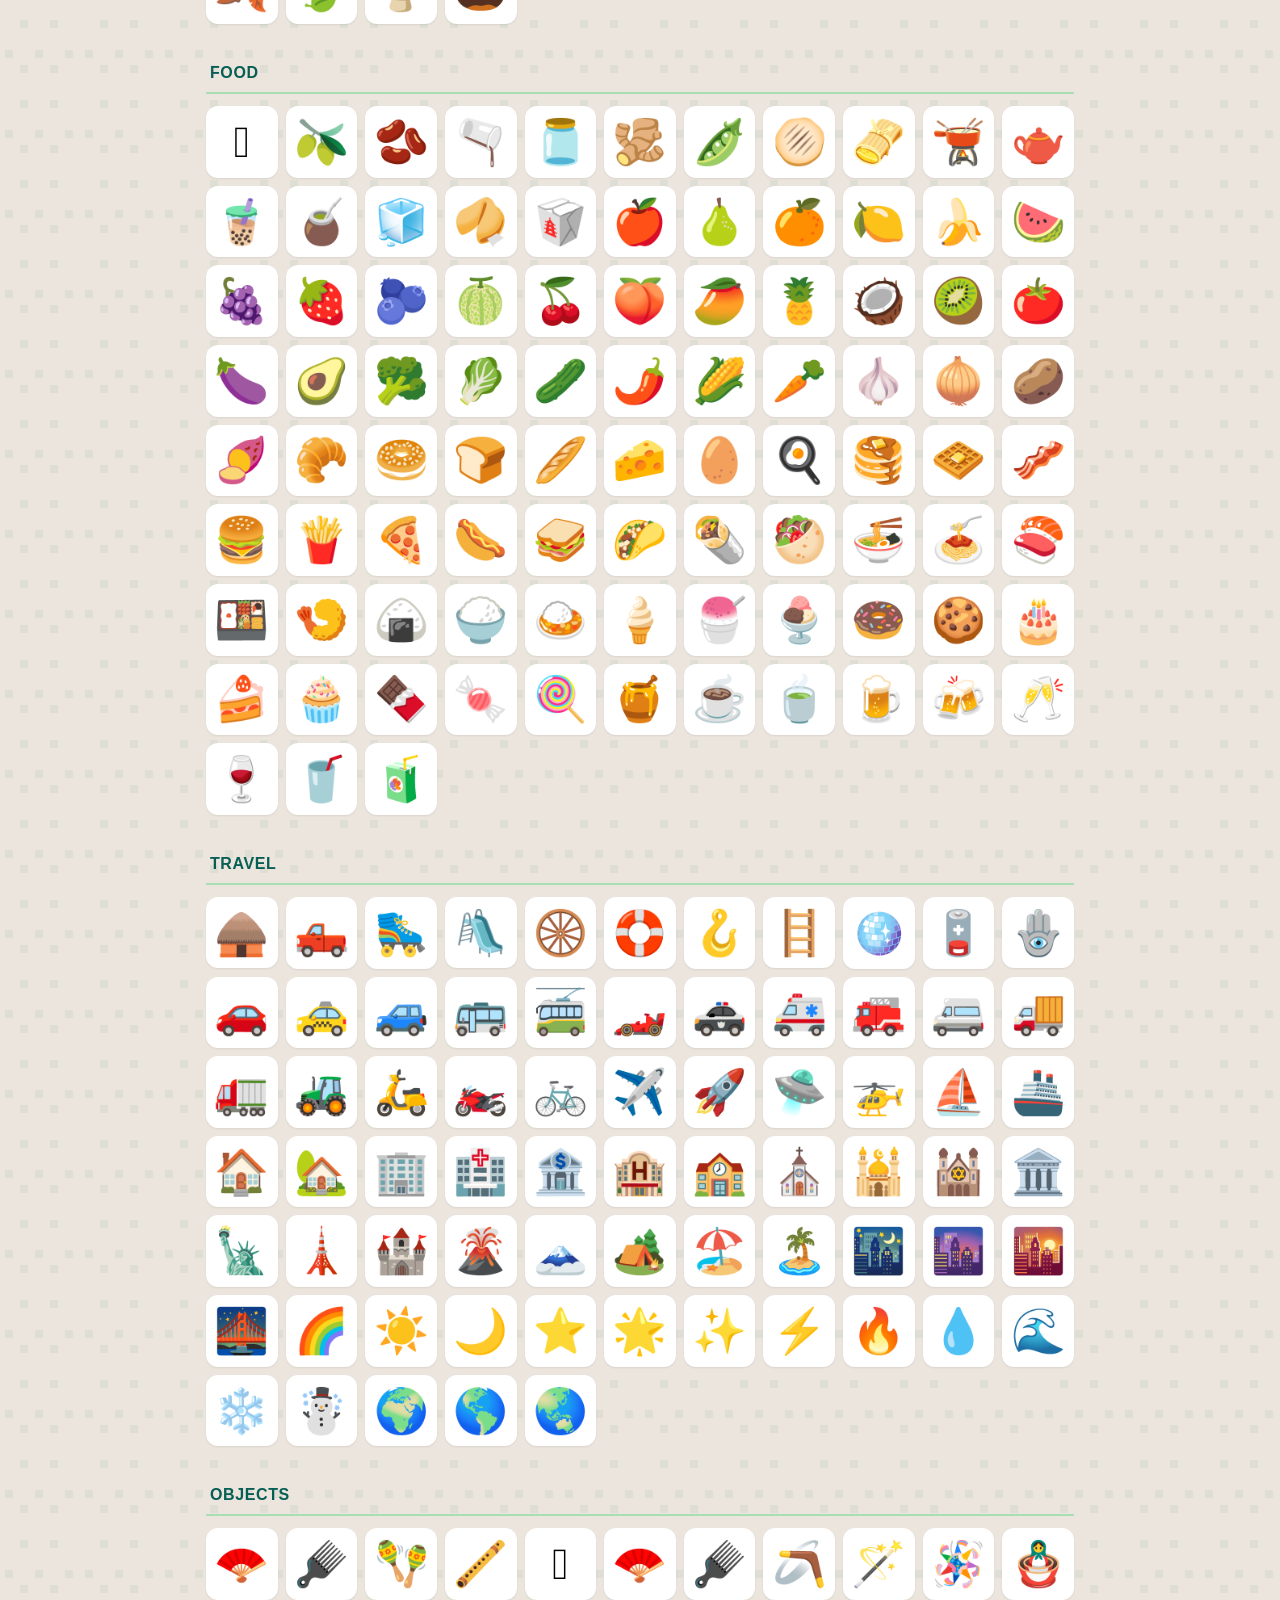
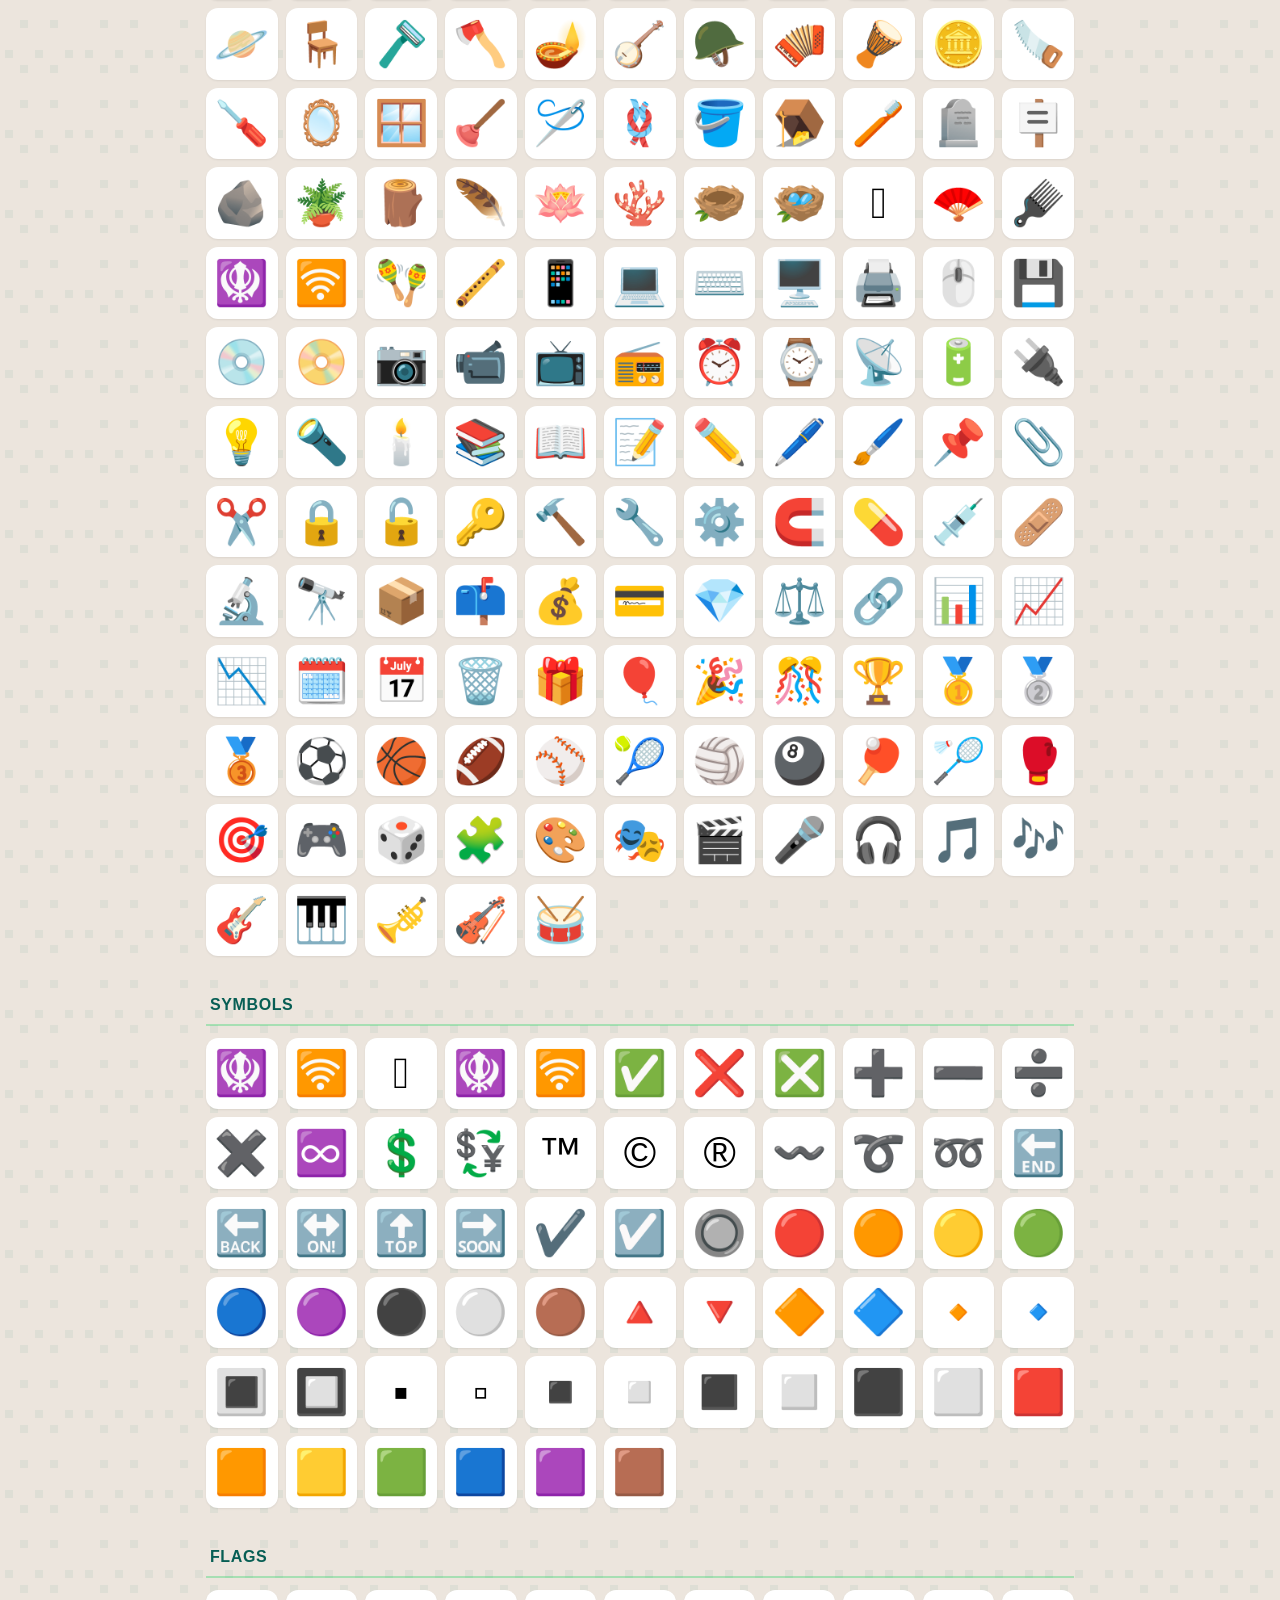
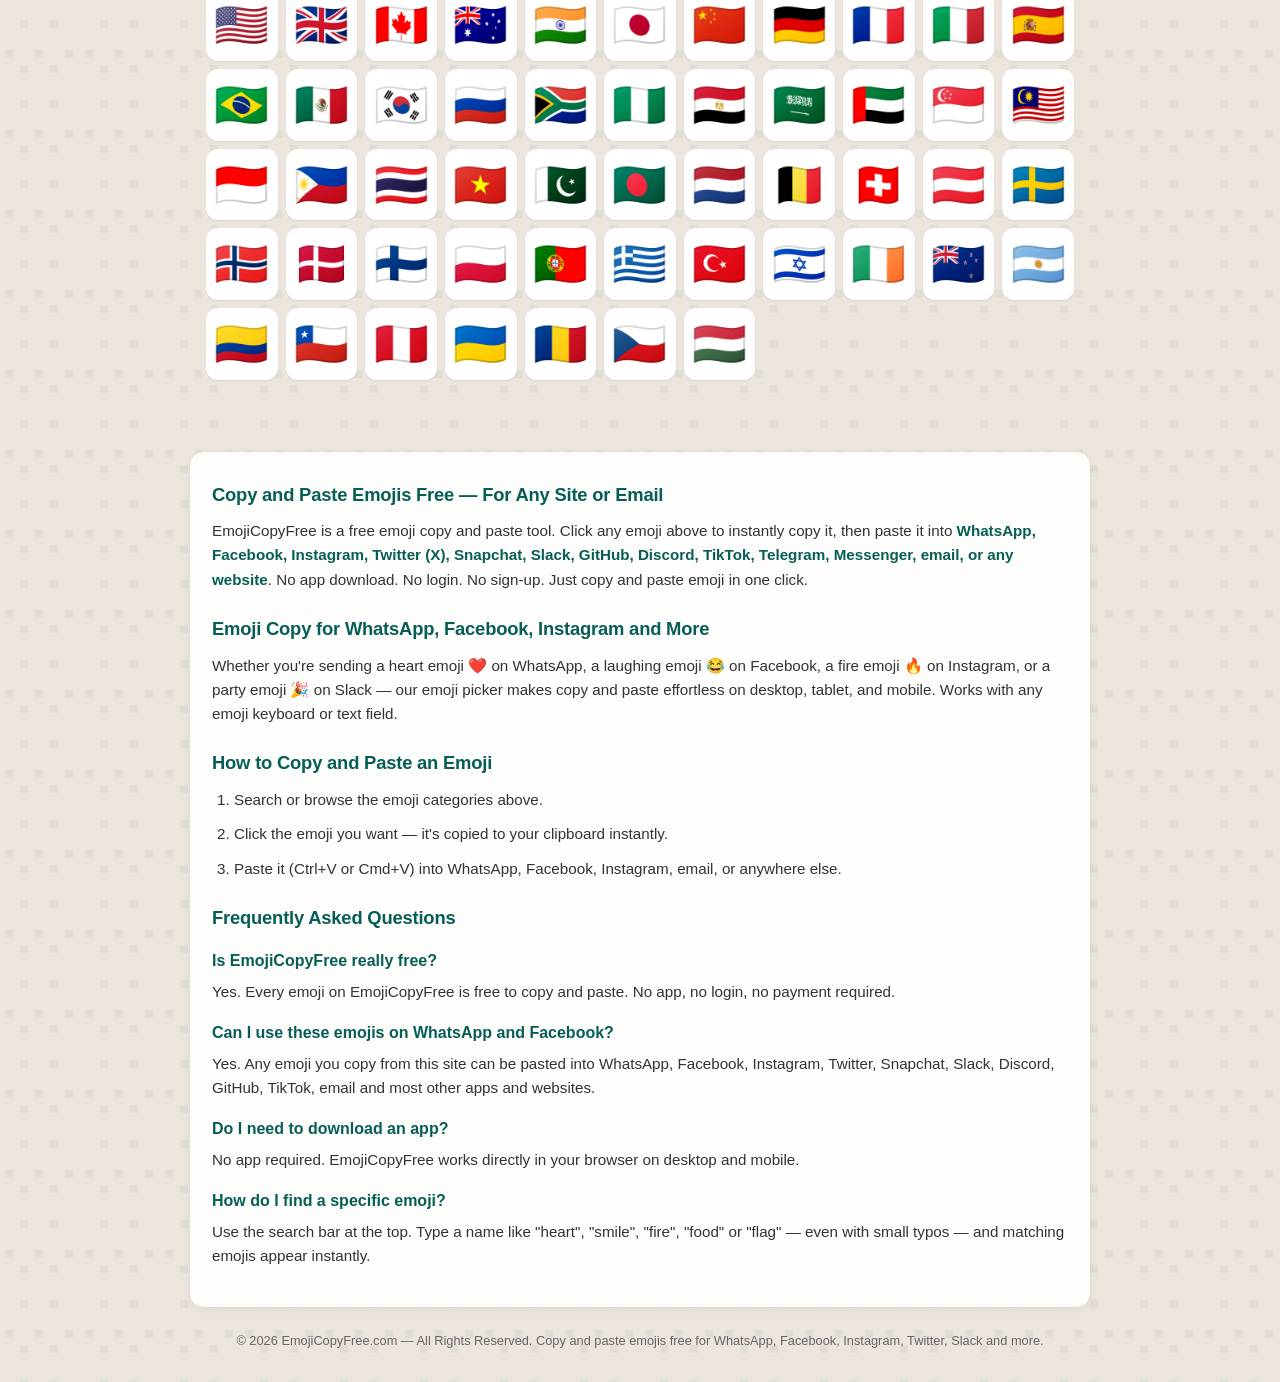
==== commit a4004c22: "Update index.html" ====
--- a/index.html
+++ b/index.html
@@ -78,6 +78,10 @@
     </h1>
     <p class="tagline">Just copy and paste emojis directly — No app, No login required.</p>
     <p class="tagline-platforms">Works on WhatsApp · Facebook · Instagram · Twitter · Snapchat · Slack · GitHub · Discord · TikTok · Email</p>
+    <nav class="site-nav">
+      <a href="/" class="nav-link active">🏠 Home</a>
+      <a href="/history.html" class="nav-link">📖 Emoji History</a>
+    </nav>
   </header>
 
   <div class="search-container">
--- a/style.css
+++ b/style.css
@@ -68,6 +68,14 @@
   margin-top: 12px;
   letter-spacing: 0.2px;
   text-shadow: 0 1px 3px rgba(0,0,0,0.15);
+}
+
+.tagline-platforms {
+  font-size: 0.8rem;
+  font-weight: 400;
+  opacity: 0.85;
+  margin-top: 6px;
+  letter-spacing: 0.2px;
 }
 
 /* ===== Search ===== */
@@ -227,12 +235,64 @@
   transform: translateX(-50%) translateY(0);
 }
 
+/* ===== SEO Content Section ===== */
+.seo-content {
+  max-width: 900px;
+  margin: 32px auto 0;
+  padding: 28px 22px;
+  background: rgba(255, 255, 255, 0.92);
+  border-radius: 14px;
+  box-shadow: 0 2px 10px rgba(0,0,0,0.06);
+  color: #222;
+  line-height: 1.6;
+}
+
+.seo-content h2 {
+  font-size: 1.15rem;
+  font-weight: 700;
+  color: var(--wa-dark);
+  margin-top: 22px;
+  margin-bottom: 10px;
+  letter-spacing: -0.2px;
+}
+
+.seo-content h2:first-child {
+  margin-top: 0;
+}
+
+.seo-content h3 {
+  font-size: 1rem;
+  font-weight: 600;
+  color: #075E54;
+  margin-top: 16px;
+  margin-bottom: 6px;
+}
+
+.seo-content p,
+.seo-content li {
+  font-size: 0.95rem;
+  color: #333;
+  margin-bottom: 10px;
+}
+
+.seo-content ol {
+  padding-left: 22px;
+  margin-bottom: 10px;
+}
+
+.seo-content strong {
+  color: #075E54;
+}
+
 /* ===== Footer ===== */
 .site-footer {
   text-align: center;
   padding: 24px 16px 32px;
   font-size: 0.8rem;
   color: #666;
+  max-width: 900px;
+  margin: 0 auto;
+  line-height: 1.5;
 }
 
 /* ===== Responsive ===== */
@@ -248,8 +308,12 @@
   }
 
   .tagline {
-    font-size: 0.85rem;
+    font-size: 0.9rem;
     margin-top: 8px;
+  }
+
+  .tagline-platforms {
+    font-size: 0.72rem;
   }
 
   .emoji-grid {
@@ -265,4 +329,563 @@
     font-size: 2.25rem;
     border-radius: 10px;
   }
-}
+
+  .seo-content {
+    padding: 20px 16px;
+    margin-top: 24px;
+    border-radius: 10px;
+  }
+
+  .seo-content h2 {
+    font-size: 1.05rem;
+  }
+
+  .seo-content p,
+  .seo-content li {
+    font-size: 0.9rem;
+  }
+}
+
+/* ===== Usage Panel (appears when an emoji is clicked) ===== */
+.usage-panel {
+  position: fixed;
+  bottom: 20px;
+  left: 50%;
+  transform: translateX(-50%) translateY(120%);
+  width: calc(100% - 32px);
+  max-width: 640px;
+  background: white;
+  border-radius: 16px;
+  box-shadow: 0 8px 32px rgba(0,0,0,0.22);
+  padding: 18px 20px;
+  display: flex;
+  align-items: center;
+  gap: 16px;
+  opacity: 0;
+  transition: opacity 0.3s ease, transform 0.3s ease;
+  z-index: 200;
+}
+
+.usage-panel.show {
+  opacity: 1;
+  transform: translateX(-50%) translateY(0);
+}
+
+.usage-panel-emoji {
+  font-size: 2.5rem;
+  line-height: 1;
+  flex-shrink: 0;
+}
+
+.usage-panel-body {
+  flex: 1;
+  min-width: 0;
+}
+
+.usage-panel-name {
+  font-size: 0.95rem;
+  font-weight: 700;
+  color: #075E54;
+  margin-bottom: 4px;
+  text-transform: capitalize;
+}
+
+.usage-panel-text {
+  font-size: 0.85rem;
+  color: #444;
+  line-height: 1.45;
+}
+
+.usage-panel-close {
+  background: none;
+  border: none;
+  font-size: 1.5rem;
+  color: #999;
+  cursor: pointer;
+  padding: 0 4px;
+  line-height: 1;
+  flex-shrink: 0;
+  transition: color 0.2s;
+}
+
+.usage-panel-close:hover {
+  color: #075E54;
+}
+
+@media (max-width: 480px) {
+  .usage-panel {
+    padding: 14px 16px;
+    gap: 12px;
+    border-radius: 12px;
+    bottom: 12px;
+  }
+
+  .usage-panel-emoji {
+    font-size: 2rem;
+  }
+
+  .usage-panel-name {
+    font-size: 0.85rem;
+  }
+
+  .usage-panel-text {
+    font-size: 0.78rem;
+  }
+}
+
+/* ===== Navigation ===== */
+.site-nav {
+  display: flex;
+  justify-content: center;
+  gap: 20px;
+  margin-top: 14px;
+}
+
+.nav-link {
+  color: rgba(255, 255, 255, 0.85);
+  text-decoration: none;
+  font-size: 0.85rem;
+  font-weight: 500;
+  padding: 6px 14px;
+  border-radius: 20px;
+  transition: all 0.2s;
+}
+
+.nav-link:hover {
+  background: rgba(255, 255, 255, 0.15);
+  color: white;
+}
+
+.nav-link.active {
+  background: rgba(255, 255, 255, 0.2);
+  color: white;
+}
+
+/* ===== Article Page ===== */
+.article-page {
+  max-width: 820px;
+  margin: 0 auto;
+  padding: 32px 20px 60px;
+}
+
+.article-hero {
+  text-align: center;
+  padding: 32px 20px 40px;
+  background: rgba(255, 255, 255, 0.92);
+  border-radius: 18px;
+  box-shadow: 0 4px 20px rgba(0, 0, 0, 0.06);
+  margin-bottom: 32px;
+}
+
+.article-hero-emoji-row {
+  font-size: 2rem;
+  letter-spacing: 8px;
+  margin-bottom: 16px;
+  animation: floatEmoji 3s ease-in-out infinite;
+}
+
+@keyframes floatEmoji {
+  0%, 100% { transform: translateY(0); }
+  50% { transform: translateY(-6px); }
+}
+
+.article-title {
+  font-size: 2.2rem;
+  font-weight: 900;
+  color: #075E54;
+  line-height: 1.15;
+  letter-spacing: -0.8px;
+  margin-bottom: 16px;
+}
+
+.article-subtitle {
+  font-size: 1.05rem;
+  color: #444;
+  line-height: 1.55;
+  max-width: 640px;
+  margin: 0 auto 20px;
+}
+
+.article-meta {
+  display: flex;
+  justify-content: center;
+  gap: 18px;
+  flex-wrap: wrap;
+  font-size: 0.8rem;
+  color: #666;
+}
+
+.article-intro {
+  background: rgba(255, 255, 255, 0.92);
+  border-radius: 16px;
+  padding: 28px 26px;
+  margin-bottom: 32px;
+  box-shadow: 0 2px 12px rgba(0, 0, 0, 0.05);
+}
+
+.article-intro p {
+  font-size: 1rem;
+  line-height: 1.7;
+  color: #222;
+  margin-bottom: 16px;
+}
+
+.article-intro p:last-child {
+  margin-bottom: 0;
+}
+
+.lead {
+  font-size: 1.1rem !important;
+  color: #075E54 !important;
+  font-weight: 500;
+}
+
+/* ===== Section Headings ===== */
+.section-heading {
+  font-size: 1.5rem;
+  font-weight: 800;
+  color: #075E54;
+  margin-bottom: 20px;
+  letter-spacing: -0.3px;
+}
+
+/* ===== Timeline ===== */
+.timeline-section {
+  background: rgba(255, 255, 255, 0.92);
+  border-radius: 16px;
+  padding: 32px 24px;
+  margin-bottom: 32px;
+  box-shadow: 0 2px 12px rgba(0, 0, 0, 0.05);
+}
+
+.timeline {
+  position: relative;
+  padding-left: 8px;
+}
+
+.timeline-item {
+  display: flex;
+  gap: 16px;
+  padding-bottom: 28px;
+  position: relative;
+}
+
+.timeline-item:last-child {
+  padding-bottom: 0;
+}
+
+.timeline-dot {
+  flex-shrink: 0;
+  width: 48px;
+  height: 48px;
+  border-radius: 50%;
+  background: linear-gradient(135deg, #25D366 0%, #128C7E 100%);
+  display: flex;
+  align-items: center;
+  justify-content: center;
+  font-size: 1.5rem;
+  box-shadow: 0 3px 10px rgba(37, 211, 102, 0.35);
+  z-index: 2;
+}
+
+.timeline-content {
+  flex: 1;
+  padding-top: 4px;
+}
+
+.timeline-year {
+  display: inline-block;
+  background: #DCF8C6;
+  color: #075E54;
+  font-size: 0.75rem;
+  font-weight: 700;
+  padding: 3px 12px;
+  border-radius: 12px;
+  margin-bottom: 8px;
+  letter-spacing: 0.3px;
+}
+
+.timeline-content h3 {
+  font-size: 1.15rem;
+  font-weight: 700;
+  color: #075E54;
+  margin-bottom: 8px;
+}
+
+.timeline-content p {
+  font-size: 0.95rem;
+  line-height: 1.6;
+  color: #333;
+  margin-bottom: 10px;
+}
+
+.fun-fact {
+  background: #FFF8E1;
+  border-left: 4px solid #FFC107;
+  padding: 10px 14px;
+  border-radius: 8px;
+  font-size: 0.9rem !important;
+  color: #5D4037 !important;
+}
+
+.emoji-list {
+  list-style: none;
+  padding: 0;
+  margin: 10px 0;
+}
+
+.emoji-list li {
+  padding: 6px 0;
+  font-size: 0.95rem;
+  color: #333;
+  line-height: 1.5;
+}
+
+/* ===== Stats Grid ===== */
+.stats-section {
+  margin-bottom: 32px;
+}
+
+.stats-grid {
+  display: grid;
+  grid-template-columns: repeat(auto-fit, minmax(160px, 1fr));
+  gap: 14px;
+}
+
+.stat-card {
+  background: linear-gradient(135deg, #075E54 0%, #128C7E 100%);
+  color: white;
+  border-radius: 14px;
+  padding: 22px 16px;
+  text-align: center;
+  box-shadow: 0 4px 14px rgba(7, 94, 84, 0.2);
+}
+
+.stat-emoji {
+  font-size: 2rem;
+  margin-bottom: 8px;
+}
+
+.stat-number {
+  font-size: 1.8rem;
+  font-weight: 900;
+  letter-spacing: -1px;
+  margin-bottom: 4px;
+}
+
+.stat-label {
+  font-size: 0.8rem;
+  opacity: 0.9;
+}
+
+/* ===== Quote ===== */
+.quote-section {
+  background: rgba(255, 255, 255, 0.92);
+  border-radius: 16px;
+  padding: 28px 26px;
+  margin-bottom: 32px;
+  box-shadow: 0 2px 12px rgba(0, 0, 0, 0.05);
+}
+
+.quote-section blockquote {
+  border-left: 5px solid #25D366;
+  padding-left: 20px;
+  margin: 0;
+}
+
+.quote-section p {
+  font-size: 1.1rem;
+  font-style: italic;
+  color: #222;
+  line-height: 1.6;
+  margin-bottom: 12px;
+}
+
+.quote-section cite {
+  font-size: 0.9rem;
+  color: #075E54;
+  font-weight: 600;
+  font-style: normal;
+}
+
+/* ===== Type Grid ===== */
+.types-section {
+  background: rgba(255, 255, 255, 0.92);
+  border-radius: 16px;
+  padding: 32px 24px;
+  margin-bottom: 32px;
+  box-shadow: 0 2px 12px rgba(0, 0, 0, 0.05);
+}
+
+.types-section > p {
+  font-size: 0.95rem;
+  color: #444;
+  margin-bottom: 20px;
+  line-height: 1.6;
+}
+
+.type-grid {
+  display: grid;
+  grid-template-columns: repeat(auto-fit, minmax(200px, 1fr));
+  gap: 14px;
+}
+
+.type-card {
+  background: #F8F9FA;
+  border-radius: 12px;
+  padding: 18px 16px;
+  transition: transform 0.2s, box-shadow 0.2s;
+}
+
+.type-card:hover {
+  transform: translateY(-3px);
+  box-shadow: 0 6px 18px rgba(0, 0, 0, 0.08);
+}
+
+.type-icon {
+  font-size: 2rem;
+  margin-bottom: 8px;
+}
+
+.type-card h3 {
+  font-size: 0.95rem;
+  font-weight: 700;
+  color: #075E54;
+  margin-bottom: 6px;
+}
+
+.type-card p {
+  font-size: 0.85rem;
+  color: #555;
+  line-height: 1.5;
+}
+
+/* ===== CTA ===== */
+.cta-section {
+  background: linear-gradient(135deg, #075E54 0%, #128C7E 55%, #25D366 100%);
+  color: white;
+  border-radius: 18px;
+  padding: 36px 24px;
+  text-align: center;
+  margin-bottom: 32px;
+  box-shadow: 0 6px 22px rgba(7, 94, 84, 0.25);
+}
+
+.cta-section h2 {
+  font-size: 1.5rem;
+  font-weight: 800;
+  margin-bottom: 12px;
+}
+
+.cta-section p {
+  font-size: 0.95rem;
+  opacity: 0.95;
+  margin-bottom: 20px;
+  line-height: 1.5;
+}
+
+.cta-button {
+  display: inline-block;
+  background: white;
+  color: #075E54;
+  font-weight: 700;
+  font-size: 1rem;
+  padding: 14px 28px;
+  border-radius: 30px;
+  text-decoration: none;
+  transition: transform 0.2s, box-shadow 0.2s;
+  box-shadow: 0 4px 12px rgba(0, 0, 0, 0.15);
+}
+
+.cta-button:hover {
+  transform: scale(1.05);
+  box-shadow: 0 6px 18px rgba(0, 0, 0, 0.2);
+}
+
+/* ===== FAQ ===== */
+.faq-section {
+  background: rgba(255, 255, 255, 0.92);
+  border-radius: 16px;
+  padding: 32px 24px;
+  box-shadow: 0 2px 12px rgba(0, 0, 0, 0.05);
+}
+
+.faq-item {
+  margin-bottom: 22px;
+  padding-bottom: 22px;
+  border-bottom: 1px solid #eee;
+}
+
+.faq-item:last-child {
+  margin-bottom: 0;
+  padding-bottom: 0;
+  border-bottom: none;
+}
+
+.faq-item h3 {
+  font-size: 1rem;
+  font-weight: 700;
+  color: #075E54;
+  margin-bottom: 8px;
+}
+
+.faq-item p {
+  font-size: 0.92rem;
+  color: #444;
+  line-height: 1.6;
+}
+
+/* ===== Mobile ===== */
+@media (max-width: 480px) {
+  .article-title {
+    font-size: 1.6rem;
+  }
+
+  .article-subtitle {
+    font-size: 0.92rem;
+  }
+
+  .article-hero {
+    padding: 24px 16px 28px;
+  }
+
+  .article-hero-emoji-row {
+    font-size: 1.5rem;
+    letter-spacing: 5px;
+  }
+
+  .section-heading {
+    font-size: 1.25rem;
+  }
+
+  .timeline-dot {
+    width: 40px;
+    height: 40px;
+    font-size: 1.2rem;
+  }
+
+  .timeline-content h3 {
+    font-size: 1rem;
+  }
+
+  .timeline-content p {
+    font-size: 0.88rem;
+  }
+
+  .stat-number {
+    font-size: 1.4rem;
+  }
+
+  .cta-section h2 {
+    font-size: 1.2rem;
+  }
+
+  .site-nav {
+    gap: 10px;
+  }
+
+  .nav-link {
+    font-size: 0.78rem;
+    padding: 5px 10px;
+  }
+}
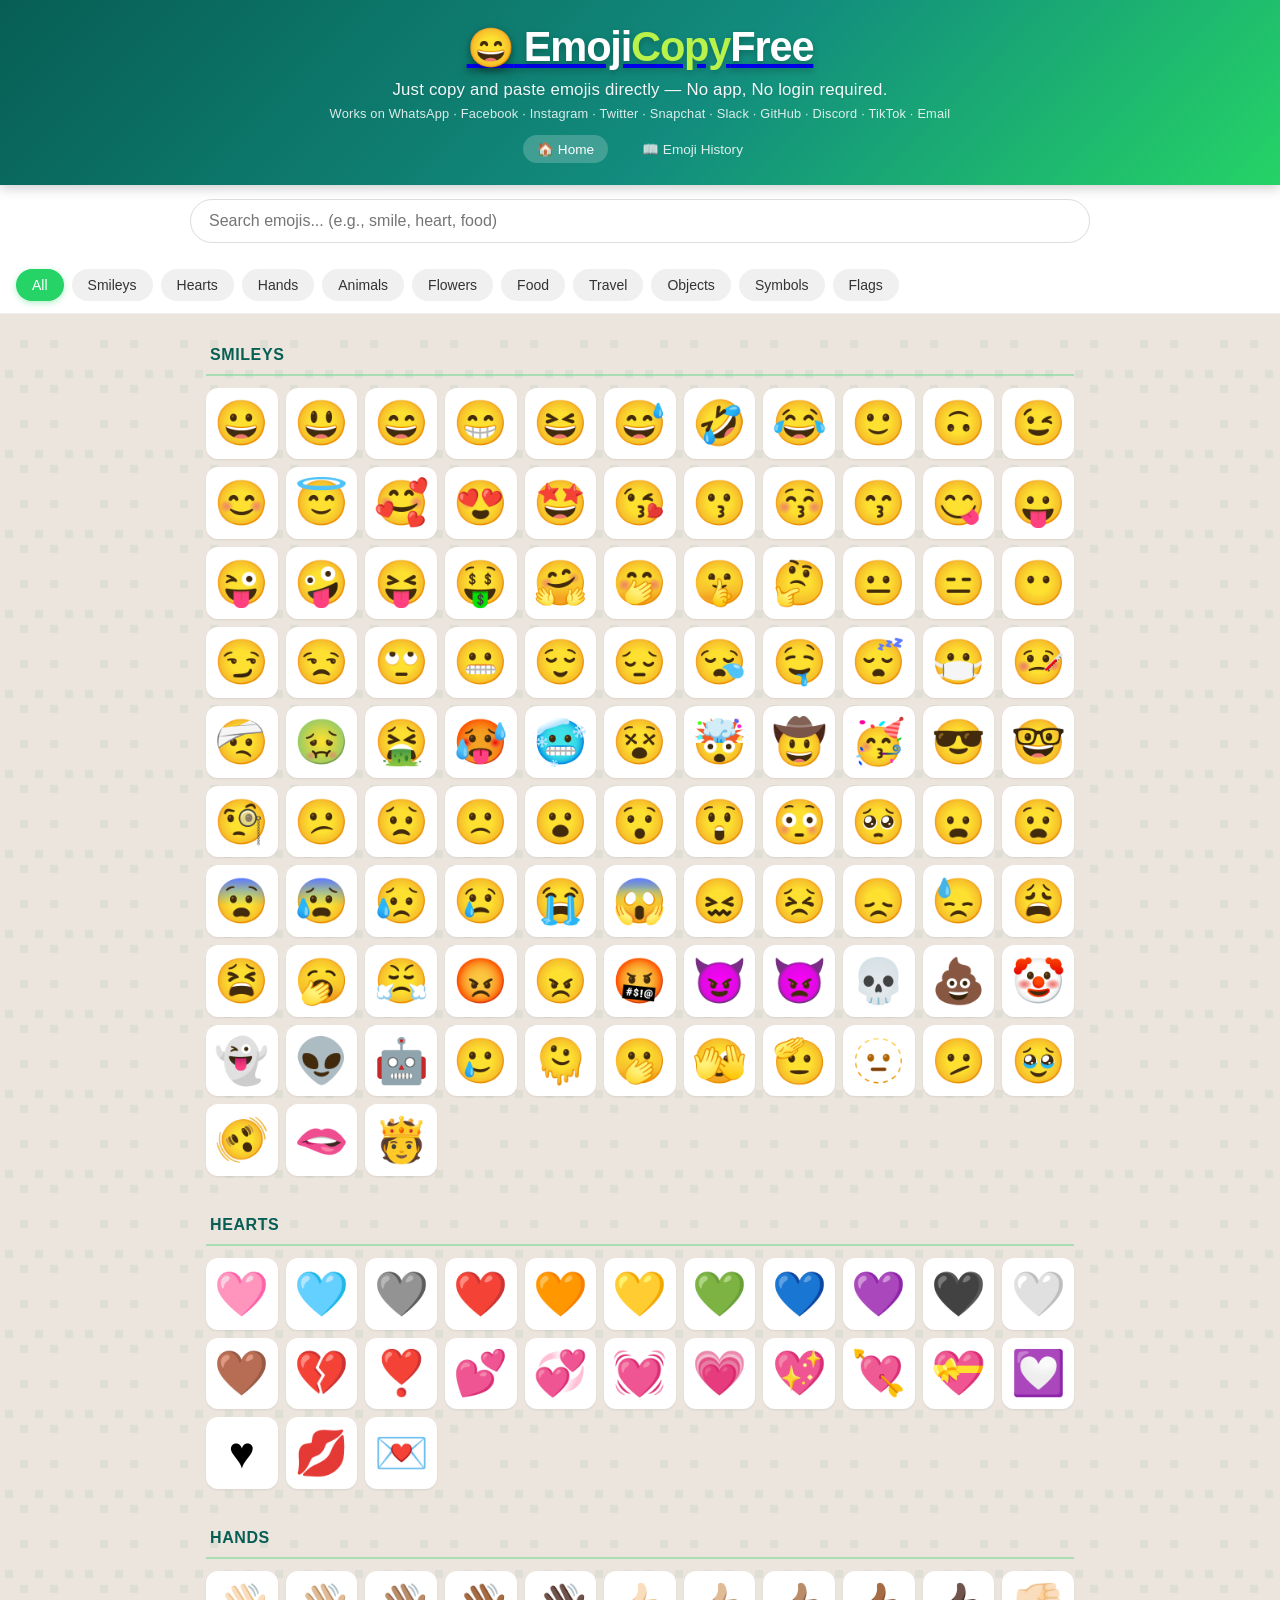
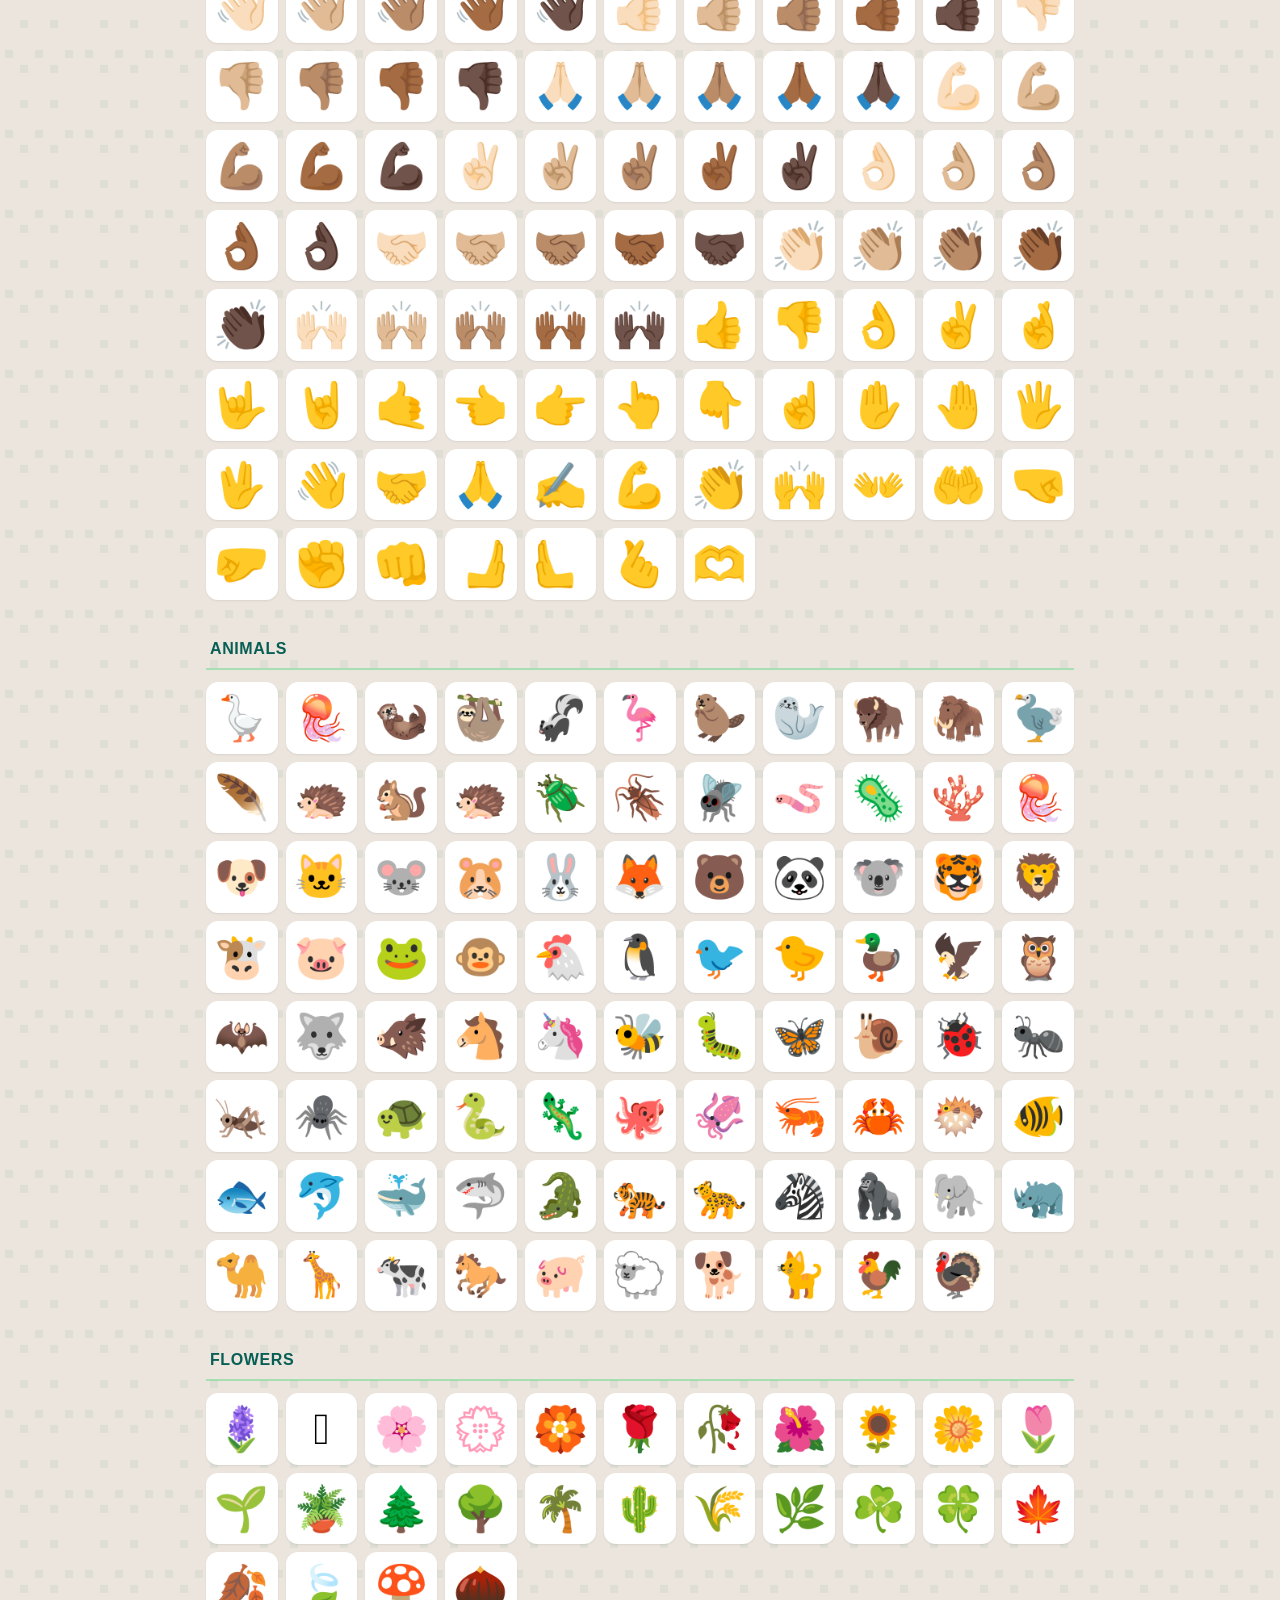
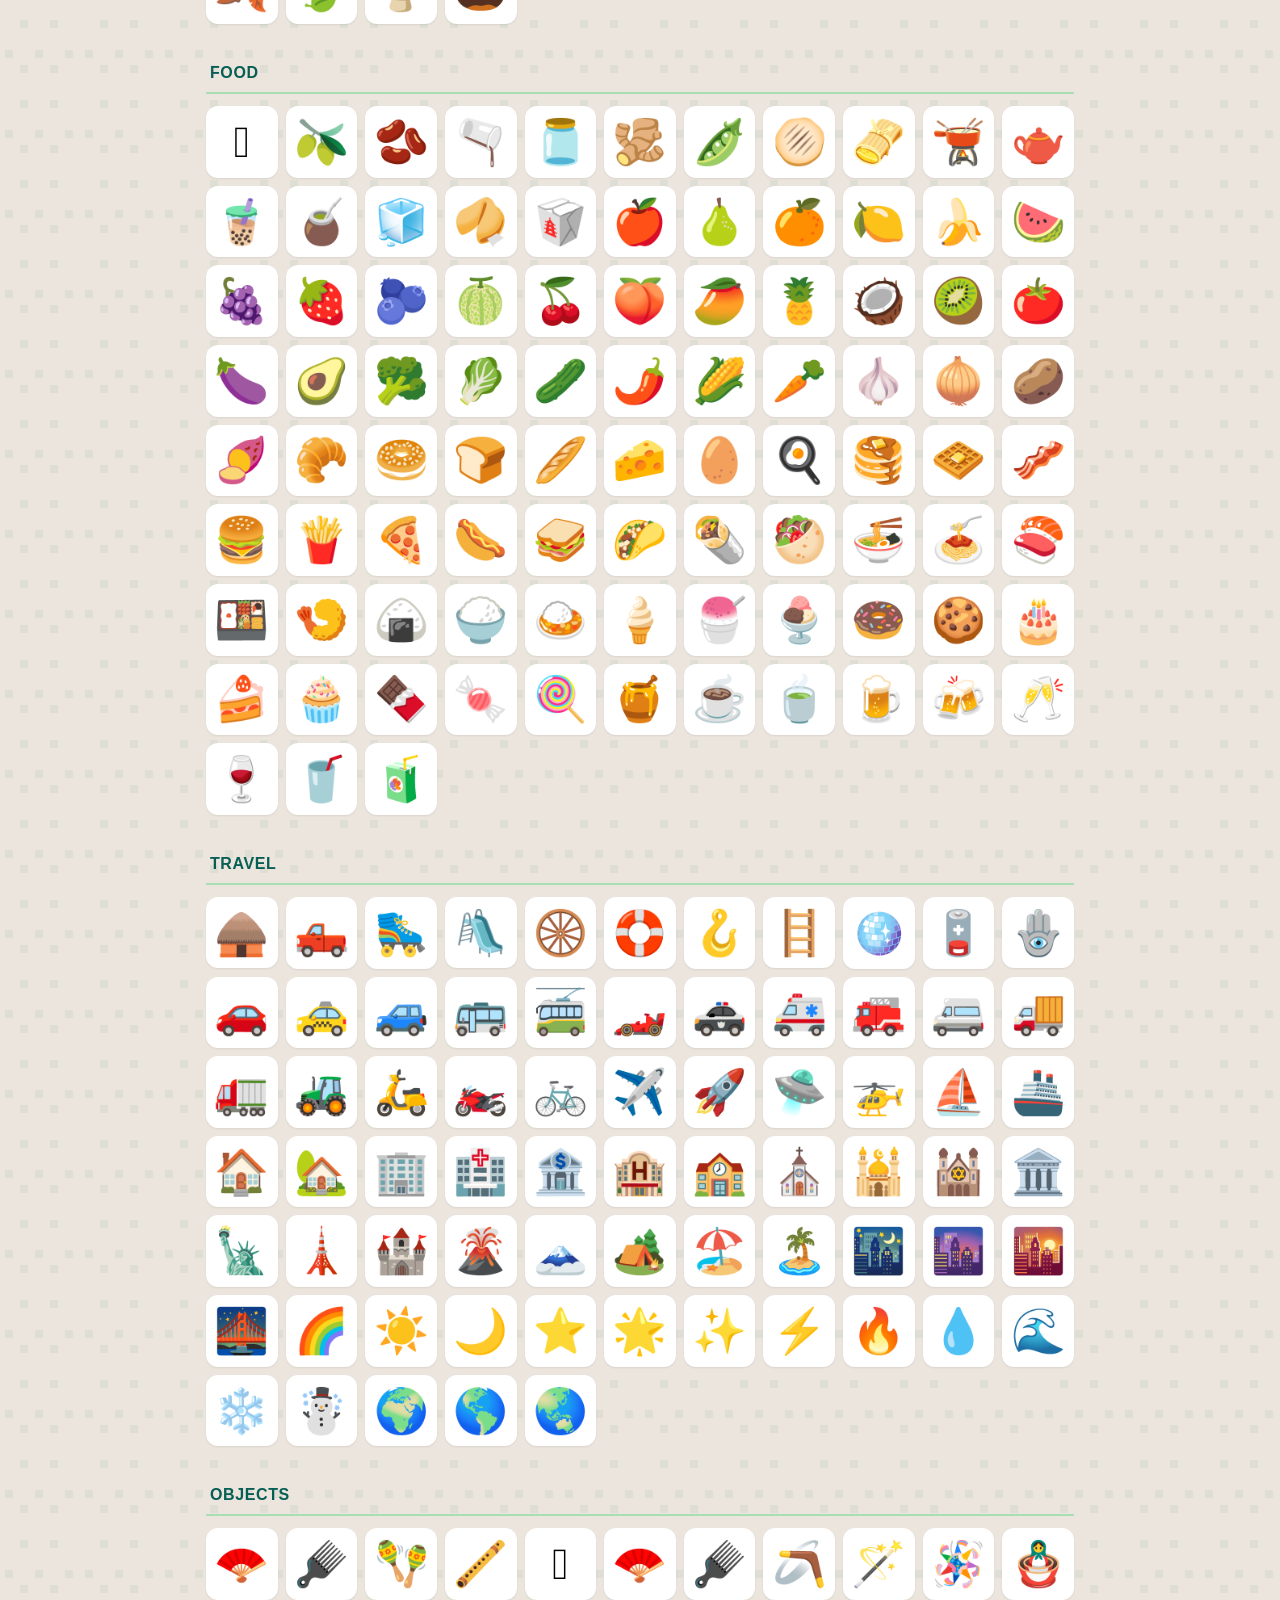
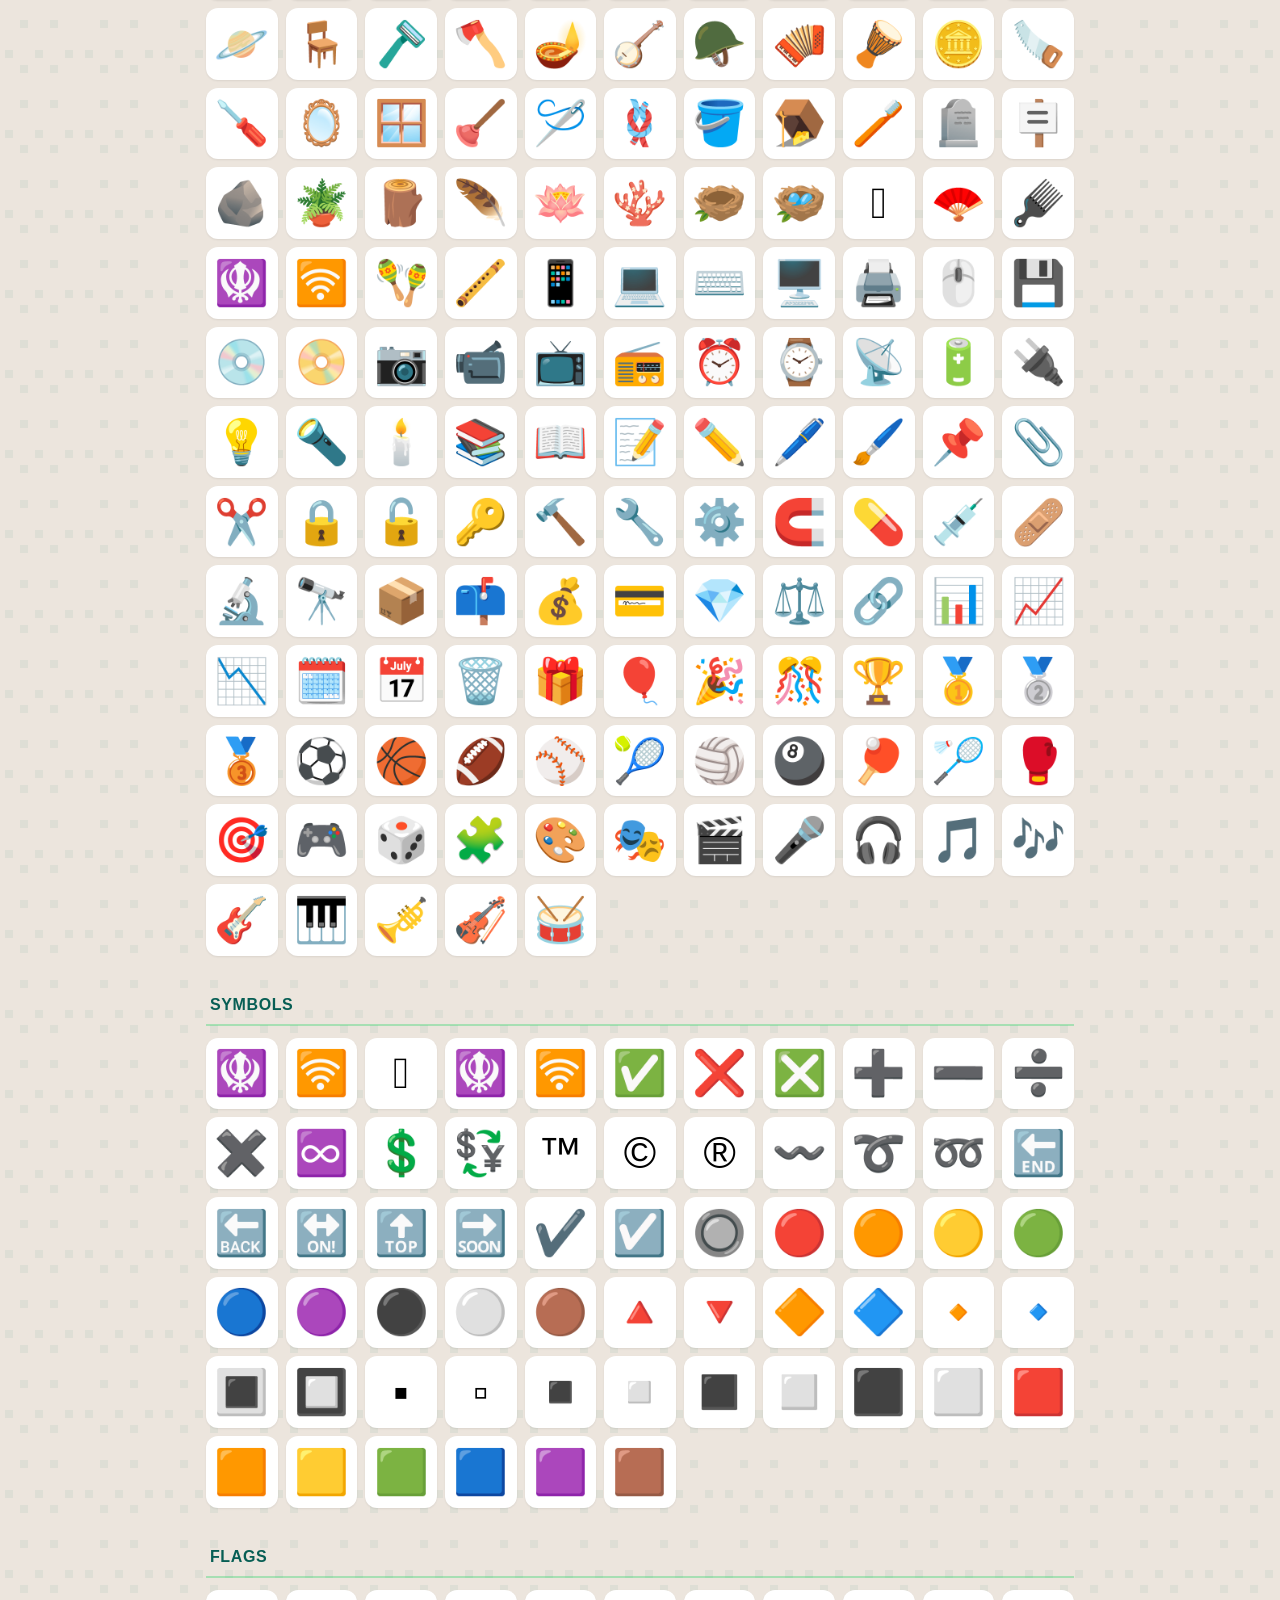
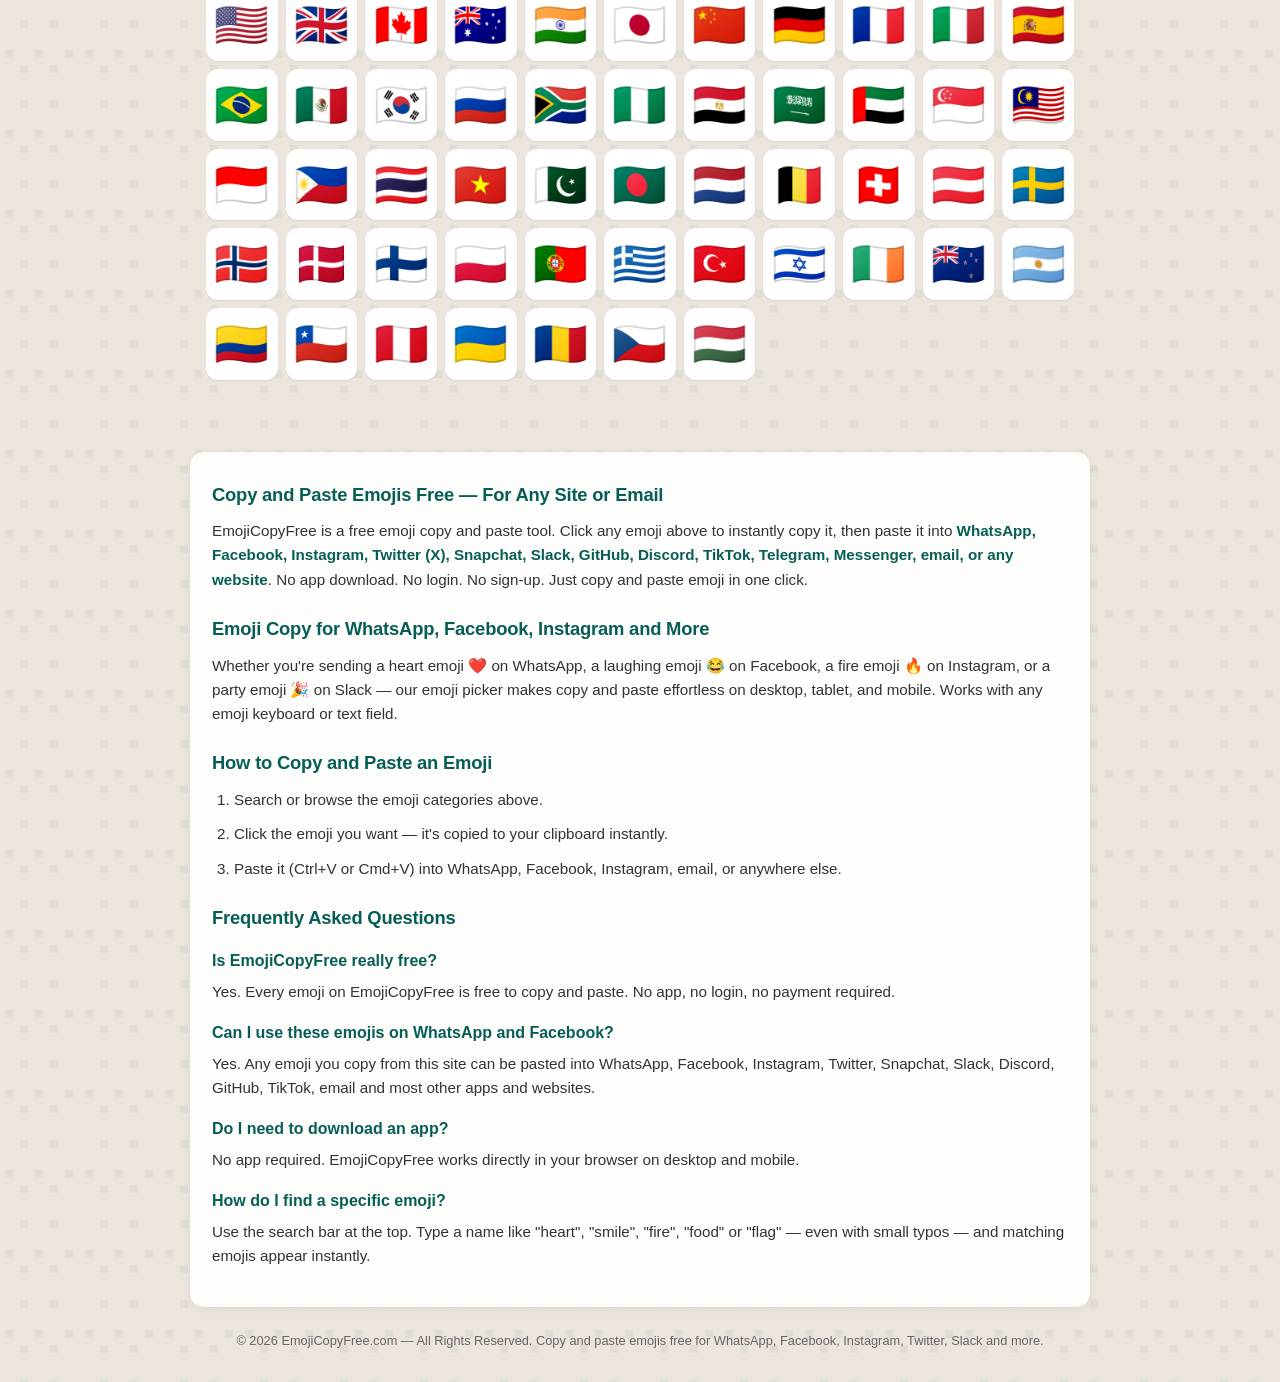
==== commit 17940a0b: "Update index.html" ====
--- a/index.html
+++ b/index.html
@@ -73,8 +73,10 @@
 
   <header>
     <h1 class="logo">
-      <span class="logo-icon">😄</span>
-      <span class="logo-text">Emoji<span class="accent">Copy</span>Free</span>
+      <a href="/" class="logo-link">
+        <span class="logo-icon">😄</span>
+        <span class="logo-text">Emoji<span class="accent">Copy</span>Free</span>
+      </a>
     </h1>
     <p class="tagline">Just copy and paste emojis directly — No app, No login required.</p>
     <p class="tagline-platforms">Works on WhatsApp · Facebook · Instagram · Twitter · Snapchat · Slack · GitHub · Discord · TikTok · Email</p>
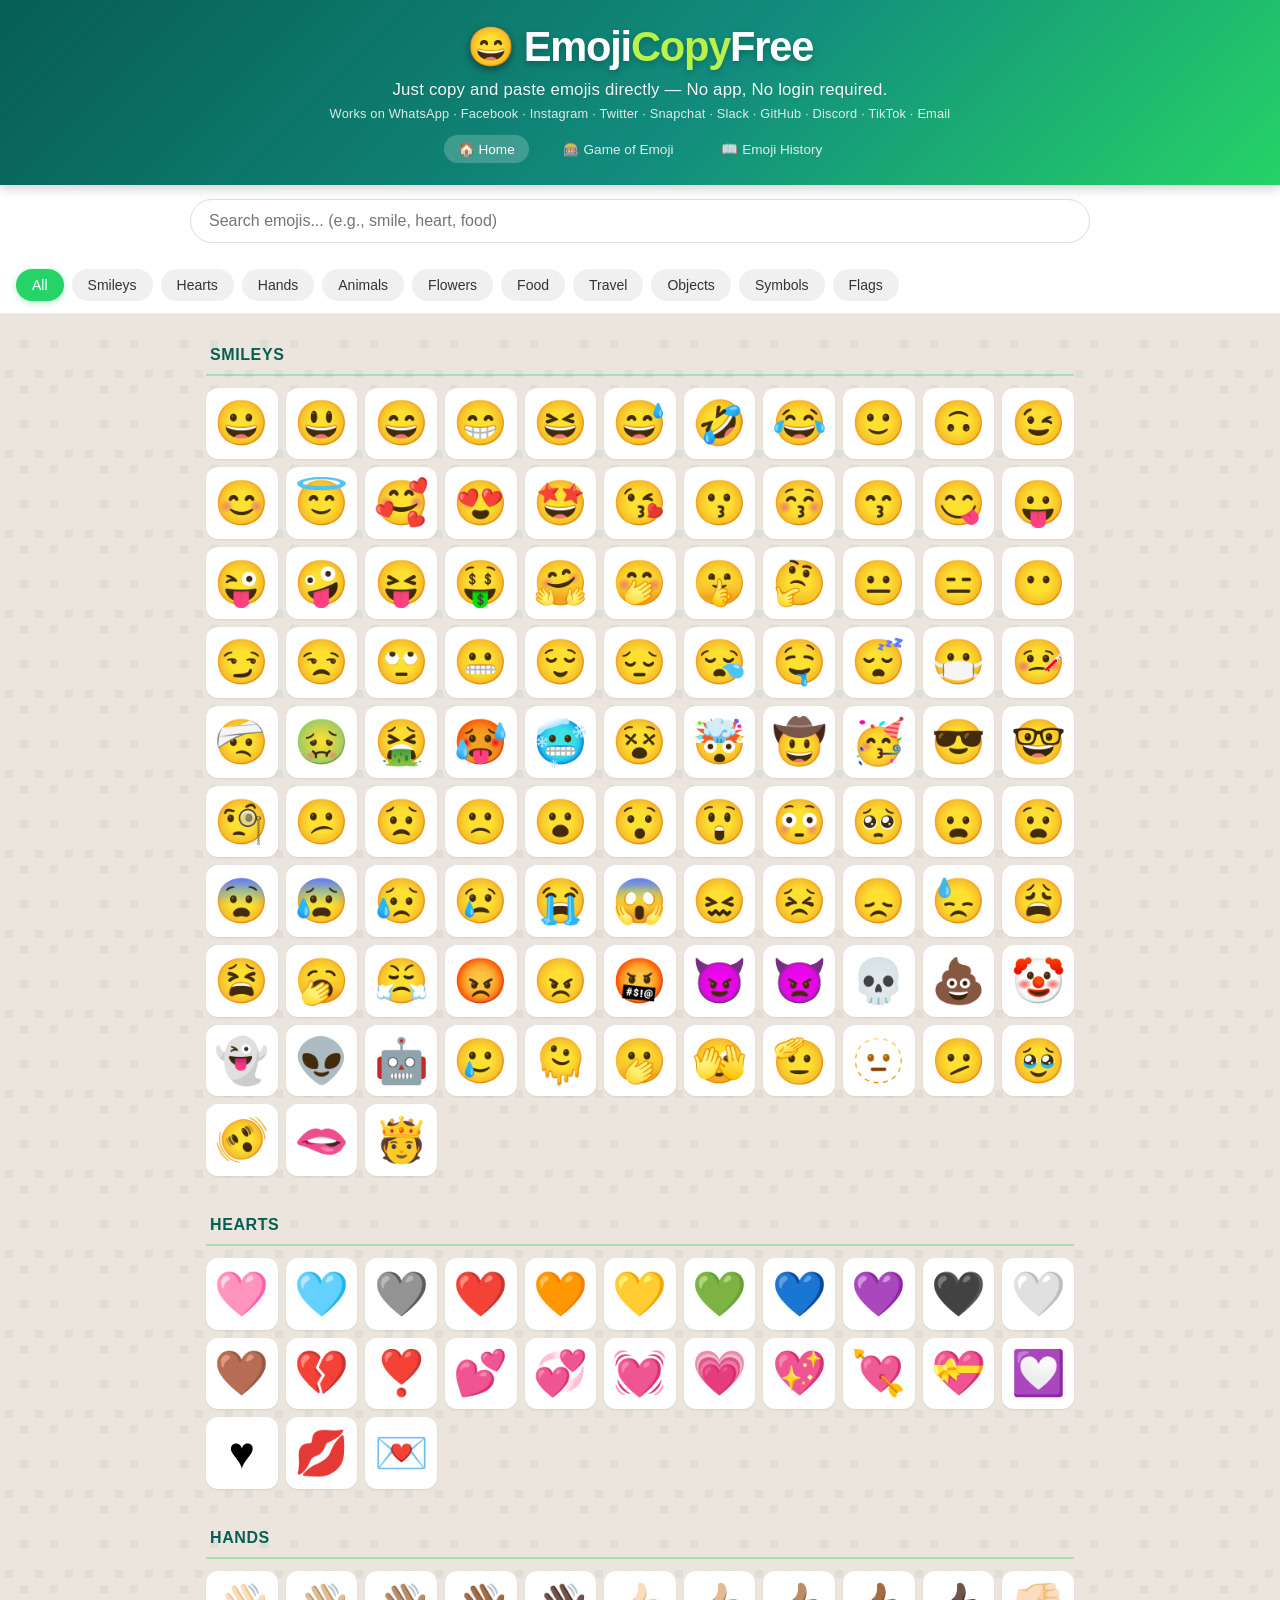
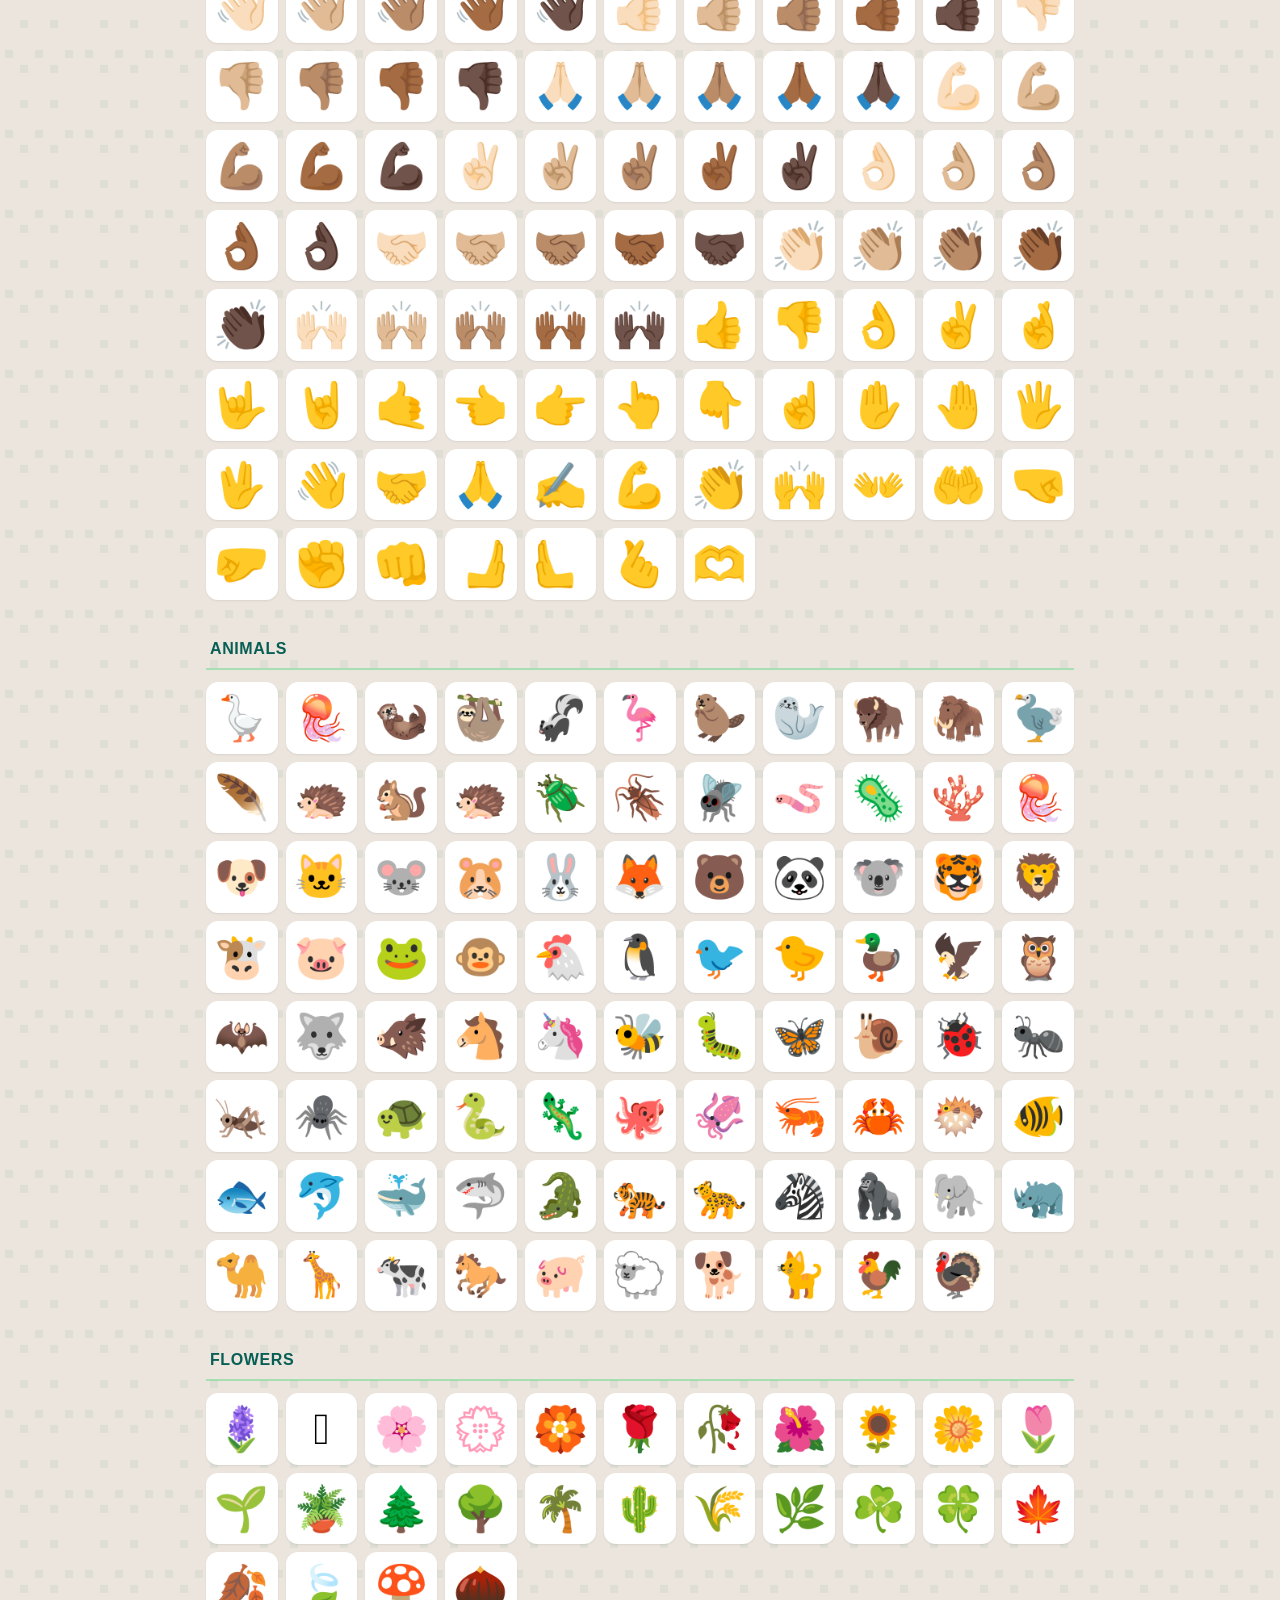
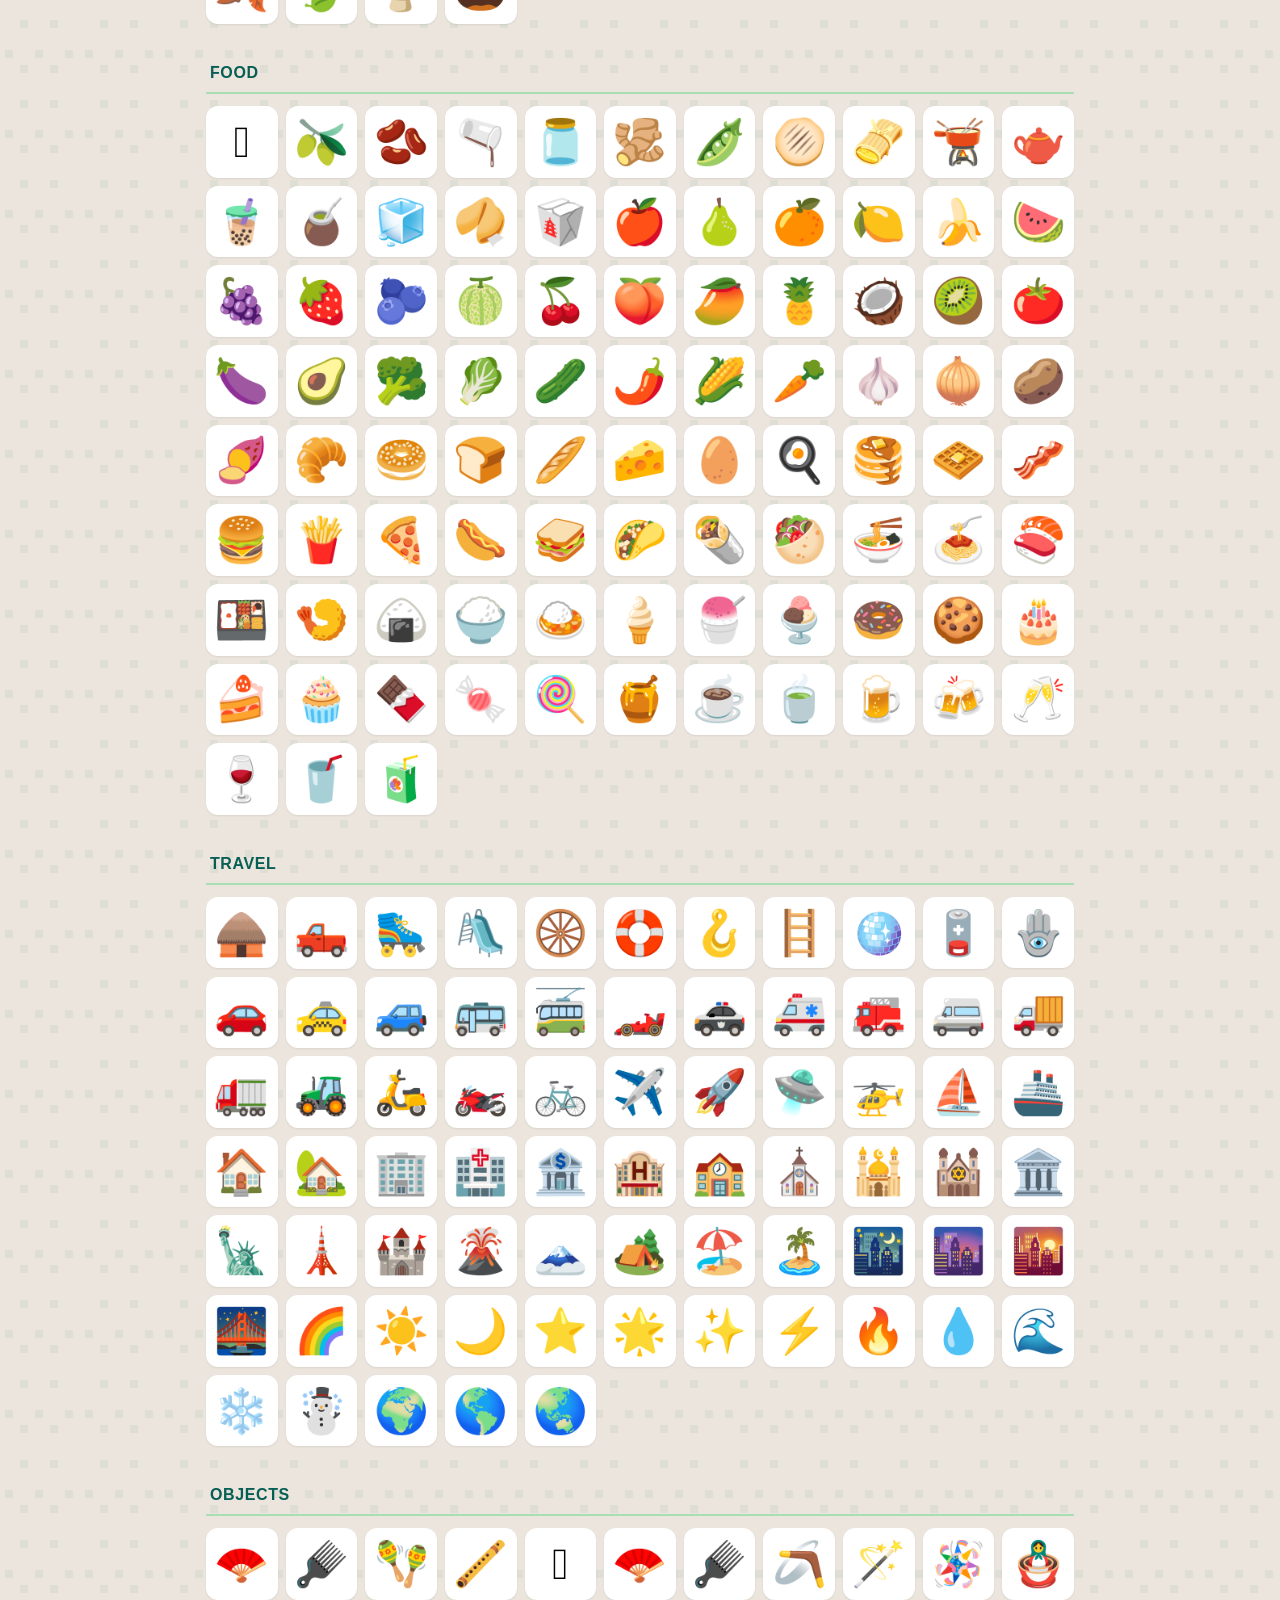
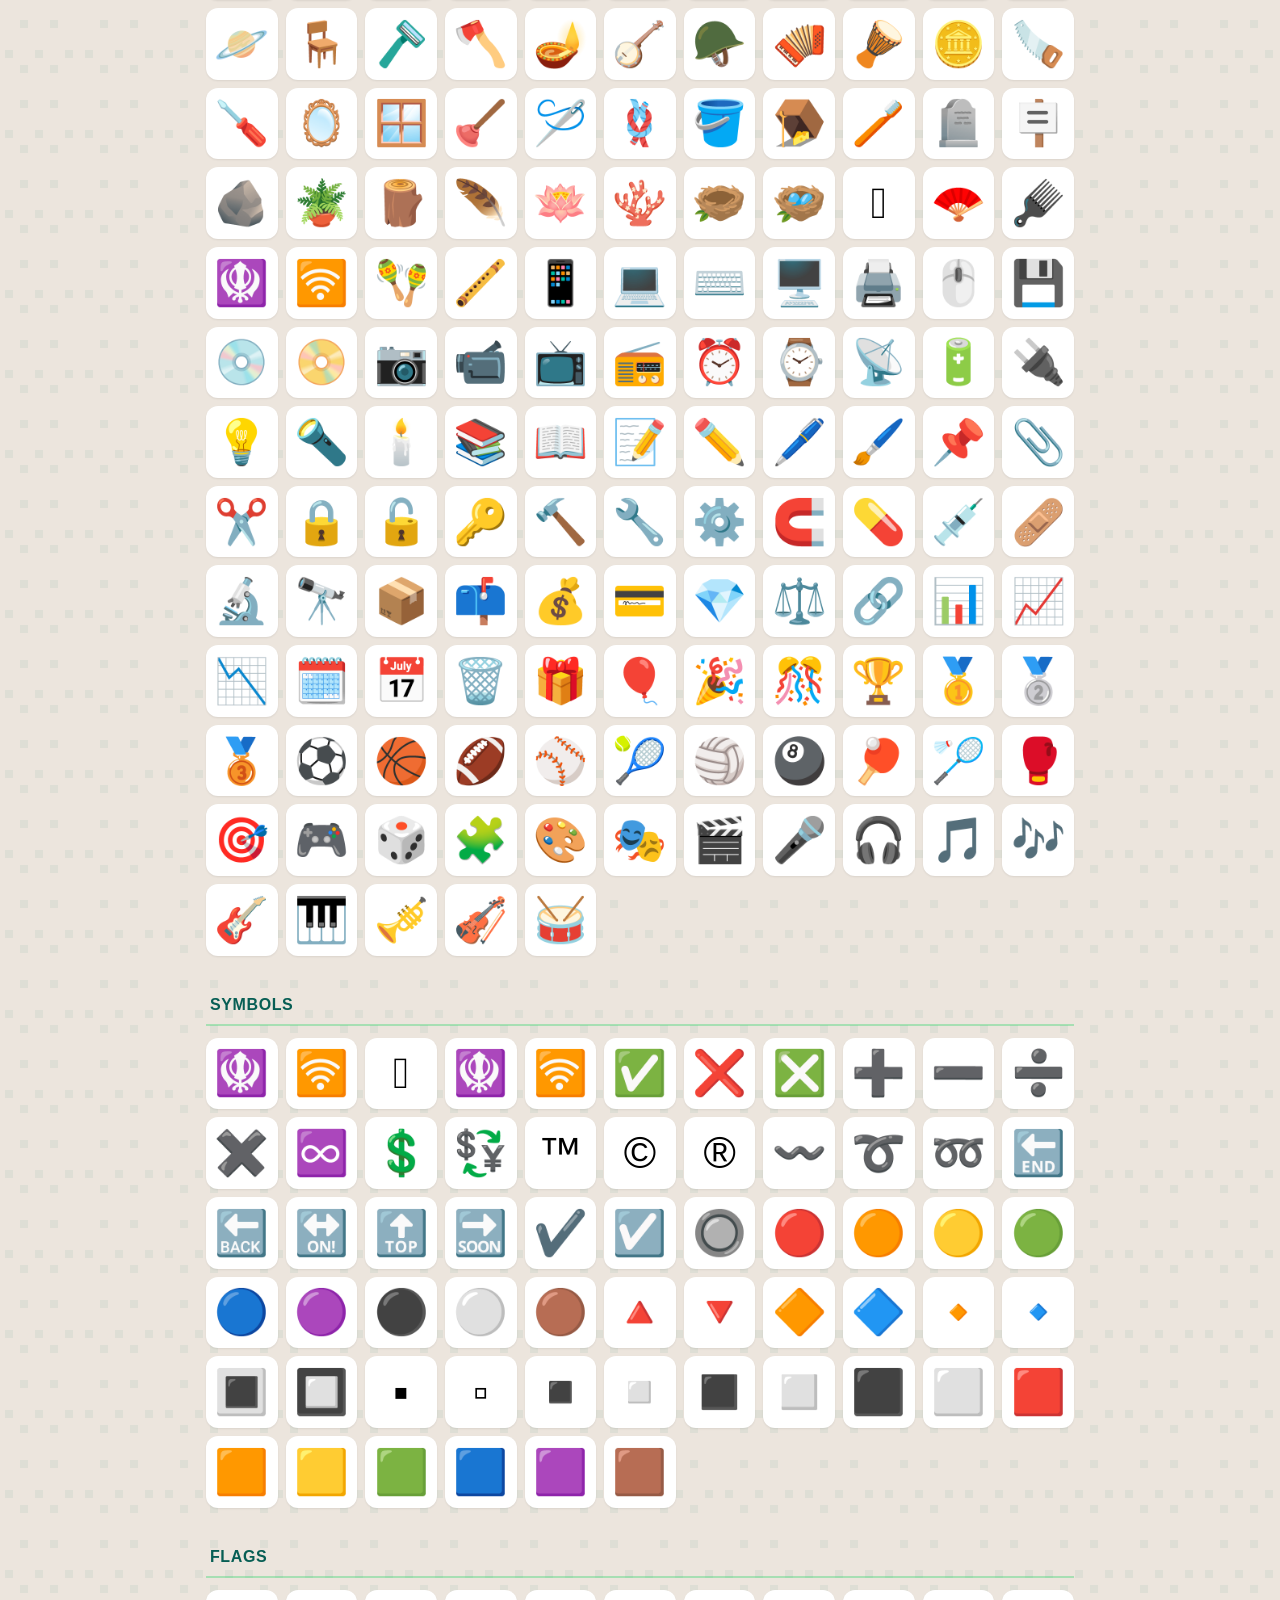
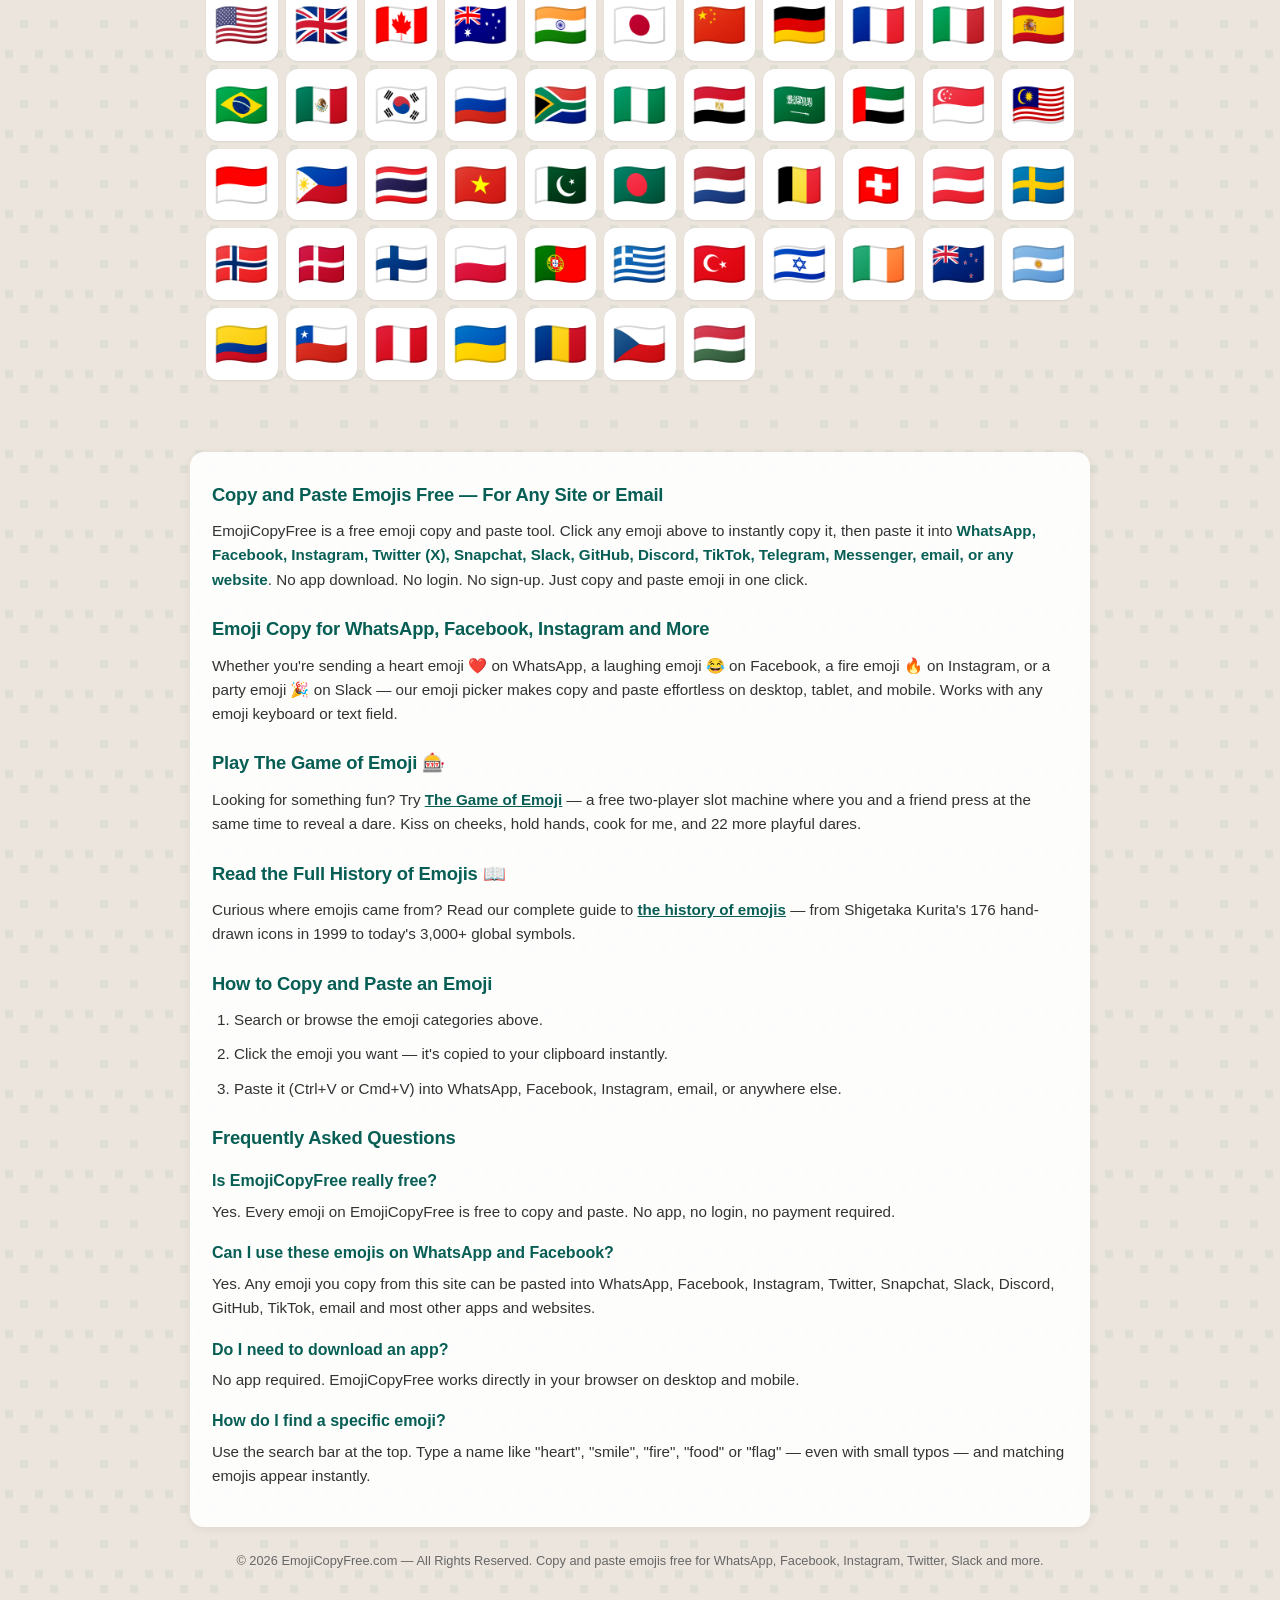
==== commit 6c84a6ac: "Update index.html" ====
--- a/index.html
+++ b/index.html
@@ -4,22 +4,17 @@
   <meta charset="UTF-8">
   <meta name="viewport" content="width=device-width, initial-scale=1.0">
 
-  <!-- Primary SEO Title — targets "copy paste emoji" head term -->
   <title>Copy Paste Emoji 😀 Free Emoji Copy — For WhatsApp, Facebook, Instagram, Twitter, Slack</title>
 
-  <!-- Meta Description — targets long-tail branded queries -->
   <meta name="description" content="Copy and paste emojis free. One click copies any emoji — no app, no login. Works on WhatsApp, Facebook, Instagram, Twitter, Snapchat, Slack, GitHub, Discord, TikTok and email. Copy emoji and paste anywhere.">
 
-  <!-- Keywords — signals topical relevance (Google mostly ignores, but Bing/Yandex use it) -->
   <meta name="keywords" content="copy paste emoji, copy emoji, paste emoji, emoji copy, free emoji, emoji for whatsapp, emoji for facebook, emoji for instagram, emoji for twitter, emoji for slack, emoji for snapchat, emoji for github, emoji for discord, emoji for tiktok, emoji copy paste, emoji picker, whatsapp emoji, heart emoji copy, smiley emoji copy, emoji keyboard">
 
   <meta name="robots" content="index, follow, max-image-preview:large">
   <meta name="author" content="EmojiCopyFree">
 
-  <!-- Canonical -->
   <link rel="canonical" href="https://www.emojicopyfree.com/">
 
-  <!-- Open Graph (Facebook, LinkedIn, WhatsApp link previews) -->
   <meta property="og:title" content="Copy Paste Emoji 😀 Free Emoji Copy for WhatsApp, Facebook, Instagram">
   <meta property="og:description" content="Click any emoji to copy it instantly. Paste into WhatsApp, Facebook, Instagram, Twitter, Slack, email and more. No app, no login required.">
   <meta property="og:type" content="website">
@@ -27,17 +22,14 @@
   <meta property="og:site_name" content="EmojiCopyFree">
   <meta property="og:locale" content="en_US">
 
-  <!-- Twitter Card -->
   <meta name="twitter:card" content="summary_large_image">
   <meta name="twitter:title" content="Copy Paste Emoji 😀 Free Emoji Copy Tool">
   <meta name="twitter:description" content="Copy and paste emojis free — no app, no login. Works on WhatsApp, Facebook, Instagram, Twitter, Slack and email.">
 
-  <!-- Favicon (emoji as favicon) -->
   <link rel="icon" href="data:image/svg+xml,<svg xmlns=%22http://www.w3.org/2000/svg%22 viewBox=%220 0 100 100%22><text y=%22.9em%22 font-size=%2290%22>😄</text></svg>">
 
   <link rel="stylesheet" href="style.css">
 
-  <!-- Structured Data: WebApplication + FAQ (helps Google understand your page) -->
   <script type="application/ld+json">
   {
     "@context": "https://schema.org",
@@ -82,6 +74,7 @@
     <p class="tagline-platforms">Works on WhatsApp · Facebook · Instagram · Twitter · Snapchat · Slack · GitHub · Discord · TikTok · Email</p>
     <nav class="site-nav">
       <a href="/" class="nav-link active">🏠 Home</a>
+      <a href="/game.html" class="nav-link">🎰 Game of Emoji</a>
       <a href="/history.html" class="nav-link">📖 Emoji History</a>
     </nav>
   </header>
@@ -98,13 +91,18 @@
     <!-- Emoji content injected by JS -->
   </div>
 
-  <!-- SEO Content Block: helps rank for long-tail queries -->
   <section class="seo-content">
     <h2>Copy and Paste Emojis Free — For Any Site or Email</h2>
     <p>EmojiCopyFree is a free emoji copy and paste tool. Click any emoji above to instantly copy it, then paste it into <strong>WhatsApp, Facebook, Instagram, Twitter (X), Snapchat, Slack, GitHub, Discord, TikTok, Telegram, Messenger, email, or any website</strong>. No app download. No login. No sign-up. Just copy and paste emoji in one click.</p>
 
     <h2>Emoji Copy for WhatsApp, Facebook, Instagram and More</h2>
     <p>Whether you're sending a heart emoji ❤️ on WhatsApp, a laughing emoji 😂 on Facebook, a fire emoji 🔥 on Instagram, or a party emoji 🎉 on Slack — our emoji picker makes copy and paste effortless on desktop, tablet, and mobile. Works with any emoji keyboard or text field.</p>
+
+    <h2>Play The Game of Emoji 🎰</h2>
+    <p>Looking for something fun? Try <a href="/game.html" style="color:#075E54; font-weight:600;">The Game of Emoji</a> — a free two-player slot machine where you and a friend press at the same time to reveal a dare. Kiss on cheeks, hold hands, cook for me, and 22 more playful dares.</p>
+
+    <h2>Read the Full History of Emojis 📖</h2>
+    <p>Curious where emojis came from? Read our complete guide to <a href="/history.html" style="color:#075E54; font-weight:600;">the history of emojis</a> — from Shigetaka Kurita's 176 hand-drawn icons in 1999 to today's 3,000+ global symbols.</p>
 
     <h2>How to Copy and Paste an Emoji</h2>
     <ol>
--- a/style.css
+++ b/style.css
@@ -889,3 +889,566 @@
     padding: 5px 10px;
   }
 }
+
+/* ===== Clickable Logo ===== */
+.logo-link {
+  display: inline-flex;
+  align-items: center;
+  gap: 10px;
+  text-decoration: none;
+  color: inherit;
+  cursor: pointer;
+  transition: opacity 0.2s;
+}
+
+.logo-link:hover {
+  opacity: 0.92;
+}
+
+.logo-link:active {
+  transform: scale(0.98);
+}
+
+@media (max-width: 480px) {
+  .logo-link {
+    gap: 6px;
+  }
+}
+
+/* ===== Prevent text selection on article content ===== */
+.article-page {
+  -webkit-user-select: none;
+  -moz-user-select: none;
+  -ms-user-select: none;
+  user-select: none;
+}
+
+/* Allow selection on clickable/CTA links so users can still use them */
+.article-page a,
+.article-page .cta-button {
+  -webkit-user-select: auto;
+  -moz-user-select: auto;
+  -ms-user-select: auto;
+  user-select: auto;
+}
+
+/* ===================================================== */
+/* ===== The Game of Emoji — Slot Machine Styles ===== */
+/* ===================================================== */
+
+.game-page {
+  max-width: 820px;
+  margin: 0 auto;
+  padding: 32px 20px 60px;
+}
+
+.game-hero {
+  text-align: center;
+  margin-bottom: 24px;
+}
+
+.game-title {
+  font-size: 2rem;
+  font-weight: 900;
+  color: #075E54;
+  letter-spacing: -0.8px;
+  margin-bottom: 8px;
+}
+
+.game-subtitle {
+  font-size: 1rem;
+  color: #555;
+}
+
+/* ===== Slot machine ===== */
+.slot-machine {
+  background: linear-gradient(135deg, #075E54 0%, #128C7E 100%);
+  border-radius: 20px;
+  padding: 22px 18px 18px;
+  box-shadow: 0 8px 26px rgba(7, 94, 84, 0.3);
+  max-width: 420px;
+  margin: 0 auto 28px;
+  position: relative;
+}
+
+.slot-message {
+  text-align: center;
+  min-height: 34px;
+  font-size: 1.15rem;
+  font-weight: 800;
+  color: #DCF8C6;
+  letter-spacing: 0.3px;
+  margin-bottom: 12px;
+  transition: color 0.3s;
+}
+
+.slot-message .dots {
+  opacity: 0.7;
+  letter-spacing: 6px;
+  animation: dotPulse 1.2s ease-in-out infinite;
+}
+
+@keyframes dotPulse {
+  0%, 100% { opacity: 0.4; }
+  50% { opacity: 1; }
+}
+
+.final-message {
+  display: inline-block;
+  padding: 4px 14px;
+  border-radius: 20px;
+  background: rgba(255, 255, 255, 0.95);
+  color: inherit;
+  animation: messagePop 0.4s cubic-bezier(0.34, 1.56, 0.64, 1);
+}
+
+@keyframes messagePop {
+  0% { transform: scale(0.5); opacity: 0; }
+  100% { transform: scale(1); opacity: 1; }
+}
+
+.slot-window {
+  background: #FFFDF5;
+  border-radius: 14px;
+  padding: 22px 10px;
+  overflow: hidden;
+  position: relative;
+  border: 4px solid #FFD54F;
+  box-shadow: inset 0 0 20px rgba(0, 0, 0, 0.08);
+}
+
+.slot-reel {
+  display: flex;
+  justify-content: center;
+  align-items: center;
+  min-height: 90px;
+}
+
+.slot-emoji {
+  font-size: 4.5rem;
+  line-height: 1;
+  text-align: center;
+  display: inline-block;
+  will-change: transform;
+}
+
+@keyframes slotSlide {
+  0% { transform: translateY(-40%); opacity: 0.4; }
+  100% { transform: translateY(0); opacity: 1; }
+}
+
+@keyframes slotLand {
+  0% { transform: scale(0.6) rotate(-8deg); opacity: 0.6; }
+  60% { transform: scale(1.25) rotate(4deg); opacity: 1; }
+  100% { transform: scale(1) rotate(0); opacity: 1; }
+}
+
+.slot-bar {
+  height: 6px;
+  background: linear-gradient(90deg, #FFD54F, #FFF59D, #FFD54F);
+  border-radius: 3px;
+  margin-top: 14px;
+}
+
+/* ===== Player buttons ===== */
+.players-section {
+  max-width: 560px;
+  margin: 0 auto 36px;
+  text-align: center;
+}
+
+.players-instruction {
+  font-size: 0.95rem;
+  color: #444;
+  margin-bottom: 20px;
+}
+
+.players-row {
+  display: flex;
+  align-items: center;
+  justify-content: center;
+  gap: 14px;
+  margin-bottom: 16px;
+}
+
+.player-card {
+  flex: 1;
+  max-width: 180px;
+  display: flex;
+  flex-direction: column;
+  align-items: center;
+  gap: 10px;
+}
+
+.player-clipart {
+  font-size: 4rem;
+  line-height: 1;
+  filter: drop-shadow(0 4px 8px rgba(0, 0, 0, 0.15));
+  animation: bob 2.6s ease-in-out infinite;
+}
+
+.player-girl {
+  animation-delay: 0.4s;
+}
+
+@keyframes bob {
+  0%, 100% { transform: translateY(0); }
+  50% { transform: translateY(-6px); }
+}
+
+.player-btn {
+  width: 100%;
+  padding: 18px 12px;
+  border: none;
+  border-radius: 16px;
+  font-size: 1.05rem;
+  font-weight: 800;
+  letter-spacing: 1px;
+  color: white;
+  cursor: pointer;
+  transition: transform 0.1s, box-shadow 0.1s, filter 0.15s;
+  user-select: none;
+  -webkit-tap-highlight-color: transparent;
+}
+
+.boy-btn {
+  background: linear-gradient(135deg, #2196F3 0%, #1565C0 100%);
+  box-shadow: 0 6px 18px rgba(33, 150, 243, 0.35);
+}
+
+.girl-btn {
+  background: linear-gradient(135deg, #EC407A 0%, #C2185B 100%);
+  box-shadow: 0 6px 18px rgba(236, 64, 122, 0.35);
+}
+
+.player-btn:active,
+.player-btn.pressed {
+  transform: scale(0.94);
+  filter: brightness(0.92);
+}
+
+.player-btn:disabled {
+  opacity: 0.5;
+  cursor: not-allowed;
+}
+
+.player-vs {
+  font-size: 1.2rem;
+  font-weight: 900;
+  color: #075E54;
+  letter-spacing: 1px;
+}
+
+.players-hint {
+  font-size: 0.9rem;
+  color: #666;
+  min-height: 24px;
+  font-weight: 500;
+}
+
+/* ===== Game about section ===== */
+.game-about {
+  background: rgba(255, 255, 255, 0.92);
+  border-radius: 16px;
+  padding: 28px 24px;
+  box-shadow: 0 2px 12px rgba(0, 0, 0, 0.05);
+  margin-bottom: 32px;
+}
+
+.game-about h2 {
+  font-size: 1.2rem;
+  font-weight: 800;
+  color: #075E54;
+  margin-top: 22px;
+  margin-bottom: 10px;
+}
+
+.game-about h2:first-child {
+  margin-top: 0;
+}
+
+.game-about h3 {
+  font-size: 1rem;
+  font-weight: 700;
+  color: #128C7E;
+  margin-top: 16px;
+  margin-bottom: 6px;
+}
+
+.game-about p,
+.game-about li {
+  font-size: 0.95rem;
+  color: #333;
+  line-height: 1.6;
+  margin-bottom: 10px;
+}
+
+.game-steps {
+  padding-left: 22px;
+  margin-bottom: 12px;
+}
+
+/* ===== Outcome grid ===== */
+.outcome-grid {
+  display: grid;
+  grid-template-columns: repeat(auto-fill, minmax(120px, 1fr));
+  gap: 10px;
+  margin-top: 12px;
+}
+
+.outcome-card {
+  background: #F8F9FA;
+  border-radius: 12px;
+  padding: 12px 8px;
+  text-align: center;
+  transition: transform 0.15s, box-shadow 0.15s;
+}
+
+.outcome-card:hover {
+  transform: translateY(-3px);
+  box-shadow: 0 5px 14px rgba(0, 0, 0, 0.08);
+}
+
+.outcome-card span {
+  font-size: 1.8rem;
+  display: block;
+  margin-bottom: 4px;
+  line-height: 1;
+}
+
+.outcome-card p {
+  font-size: 0.8rem;
+  font-weight: 600;
+  color: #075E54;
+  margin: 0;
+}
+
+/* ===== Mobile ===== */
+@media (max-width: 480px) {
+  .game-title {
+    font-size: 1.5rem;
+  }
+
+  .game-subtitle {
+    font-size: 0.9rem;
+  }
+
+  .slot-machine {
+    padding: 16px 14px 14px;
+    border-radius: 16px;
+  }
+
+  .slot-emoji {
+    font-size: 3.6rem;
+  }
+
+  .slot-reel {
+    min-height: 72px;
+  }
+
+  .player-clipart {
+    font-size: 3rem;
+  }
+
+  .player-btn {
+    padding: 16px 8px;
+    font-size: 0.95rem;
+    border-radius: 14px;
+  }
+
+  .player-vs {
+    font-size: 1rem;
+  }
+
+  .players-row {
+    gap: 8px;
+  }
+
+  .outcome-grid {
+    grid-template-columns: repeat(auto-fill, minmax(90px, 1fr));
+    gap: 8px;
+  }
+
+  .outcome-card span {
+    font-size: 1.5rem;
+  }
+
+  .outcome-card p {
+    font-size: 0.72rem;
+  }
+
+  .slot-message {
+    font-size: 1rem;
+  }
+}
+
+/* ===================================================== */
+/* ===== Turn Selector (above the slot machine) ===== */
+/* ===================================================== */
+
+.turn-selector-wrap {
+  max-width: 440px;
+  margin: 0 auto 22px;
+  text-align: center;
+}
+
+.turn-label {
+  font-size: 0.9rem;
+  font-weight: 600;
+  color: #075E54;
+  margin-bottom: 10px;
+  letter-spacing: 0.2px;
+}
+
+.turn-toggle {
+  position: relative;
+  display: flex;
+  background: #ECE5DD;
+  border-radius: 30px;
+  padding: 5px;
+  box-shadow: inset 0 2px 6px rgba(0, 0, 0, 0.08);
+}
+
+.turn-slider {
+  position: absolute;
+  top: 5px;
+  left: 5px;
+  width: calc(50% - 5px);
+  height: calc(100% - 10px);
+  background: linear-gradient(135deg, #2196F3 0%, #1565C0 100%);
+  border-radius: 26px;
+  transition: transform 0.3s cubic-bezier(0.34, 1.4, 0.64, 1),
+              background 0.3s ease;
+  z-index: 1;
+  box-shadow: 0 3px 10px rgba(33, 150, 243, 0.35);
+}
+
+.turn-slider.right {
+  transform: translateX(100%);
+  background: linear-gradient(135deg, #EC407A 0%, #C2185B 100%);
+  box-shadow: 0 3px 10px rgba(236, 64, 122, 0.35);
+}
+
+.turn-option {
+  flex: 1;
+  position: relative;
+  z-index: 2;
+  background: none;
+  border: none;
+  padding: 10px 8px;
+  border-radius: 26px;
+  cursor: pointer;
+  display: flex;
+  align-items: center;
+  justify-content: center;
+  gap: 6px;
+  font-size: 0.85rem;
+  font-weight: 700;
+  color: #555;
+  transition: color 0.25s ease;
+  font-family: inherit;
+}
+
+.turn-option.active {
+  color: white;
+}
+
+.turn-clipart {
+  font-size: 1.2rem;
+  line-height: 1;
+}
+
+.turn-text {
+  white-space: nowrap;
+}
+
+/* ===================================================== */
+/* ===== Result message styles ===== */
+/* ===================================================== */
+
+.final-who {
+  display: inline-block;
+  padding: 3px 10px;
+  border-radius: 12px;
+  font-size: 0.85rem;
+  font-weight: 800;
+  margin-right: 6px;
+  vertical-align: middle;
+}
+
+.msg-boy {
+  background: #E3F2FD;
+  color: #1565C0;
+}
+
+.msg-girl {
+  background: #FCE4EC;
+  color: #C2185B;
+}
+
+/* ===================================================== */
+/* ===== Player key hint ===== */
+/* ===================================================== */
+
+.player-key {
+  font-size: 0.75rem;
+  color: #888;
+  margin-top: 2px;
+}
+
+.player-key kbd {
+  display: inline-block;
+  background: #F0F0F0;
+  border: 1px solid #CCC;
+  border-bottom-width: 2px;
+  border-radius: 4px;
+  padding: 1px 6px;
+  font-family: inherit;
+  font-size: 0.72rem;
+  font-weight: 700;
+  color: #333;
+  margin: 0 2px;
+}
+
+.game-about kbd {
+  display: inline-block;
+  background: #F0F0F0;
+  border: 1px solid #CCC;
+  border-bottom-width: 2px;
+  border-radius: 4px;
+  padding: 1px 6px;
+  font-family: inherit;
+  font-size: 0.82rem;
+  font-weight: 700;
+  color: #333;
+  margin: 0 3px;
+}
+
+/* ===================================================== */
+/* ===== Mobile tweaks for turn selector ===== */
+/* ===================================================== */
+
+@media (max-width: 480px) {
+  .turn-option {
+    font-size: 0.78rem;
+    padding: 9px 6px;
+    gap: 4px;
+  }
+
+  .turn-clipart {
+    font-size: 1rem;
+  }
+
+  .turn-text {
+    font-size: 0.72rem;
+  }
+
+  .final-who {
+    font-size: 0.75rem;
+    padding: 2px 8px;
+  }
+
+  .player-key {
+    font-size: 0.7rem;
+  }
+}
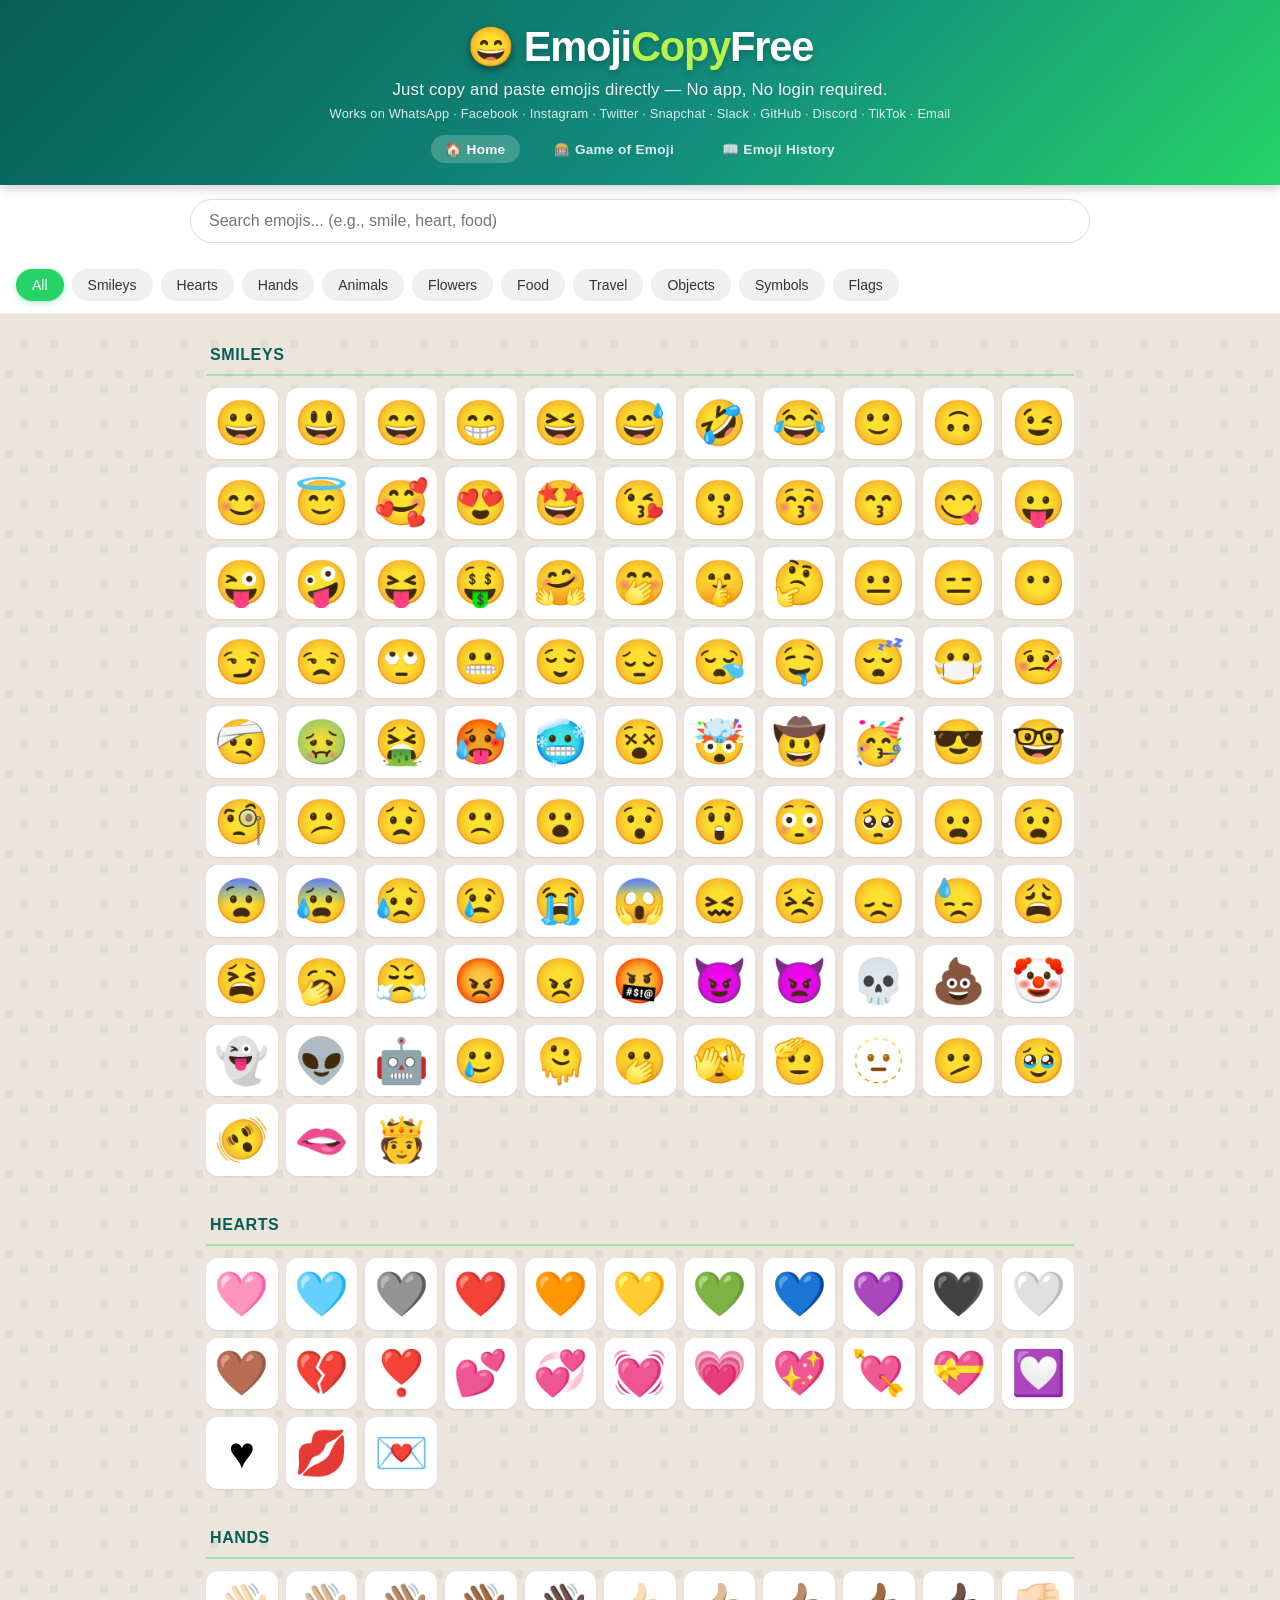
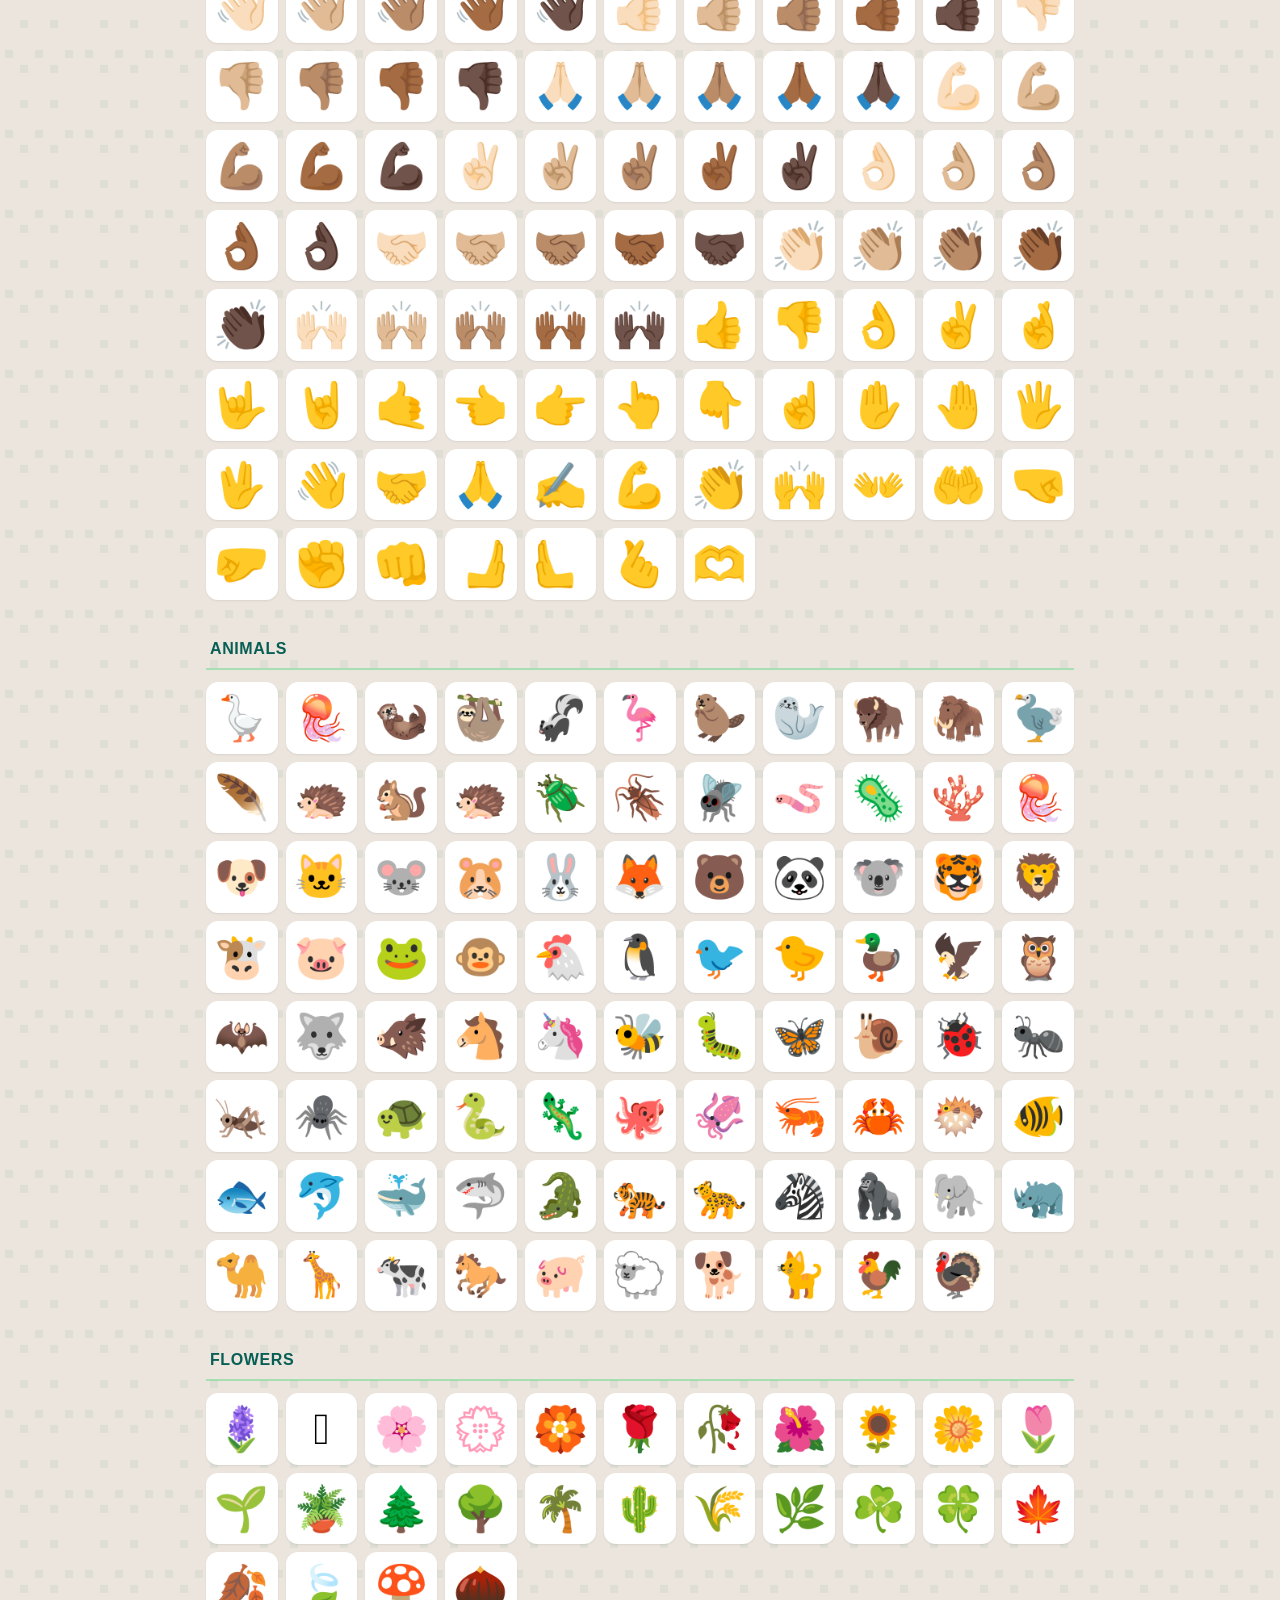
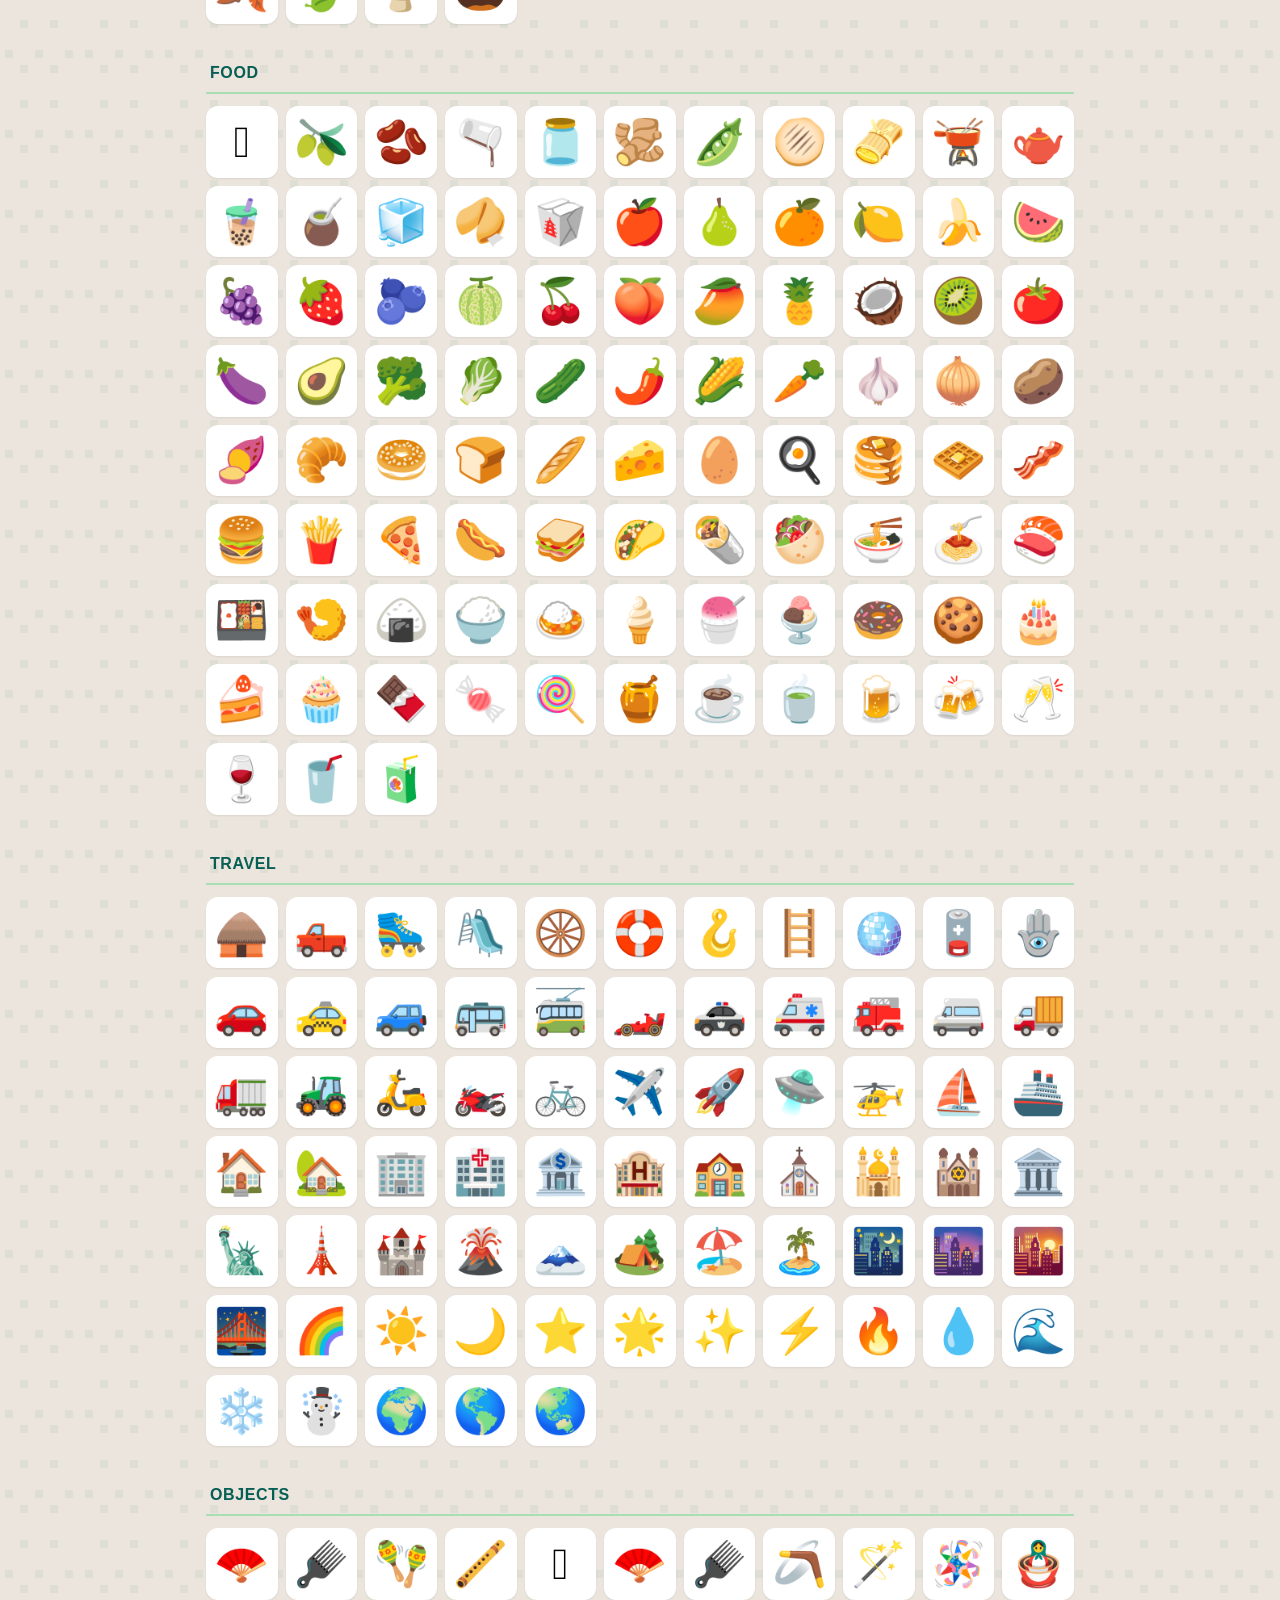
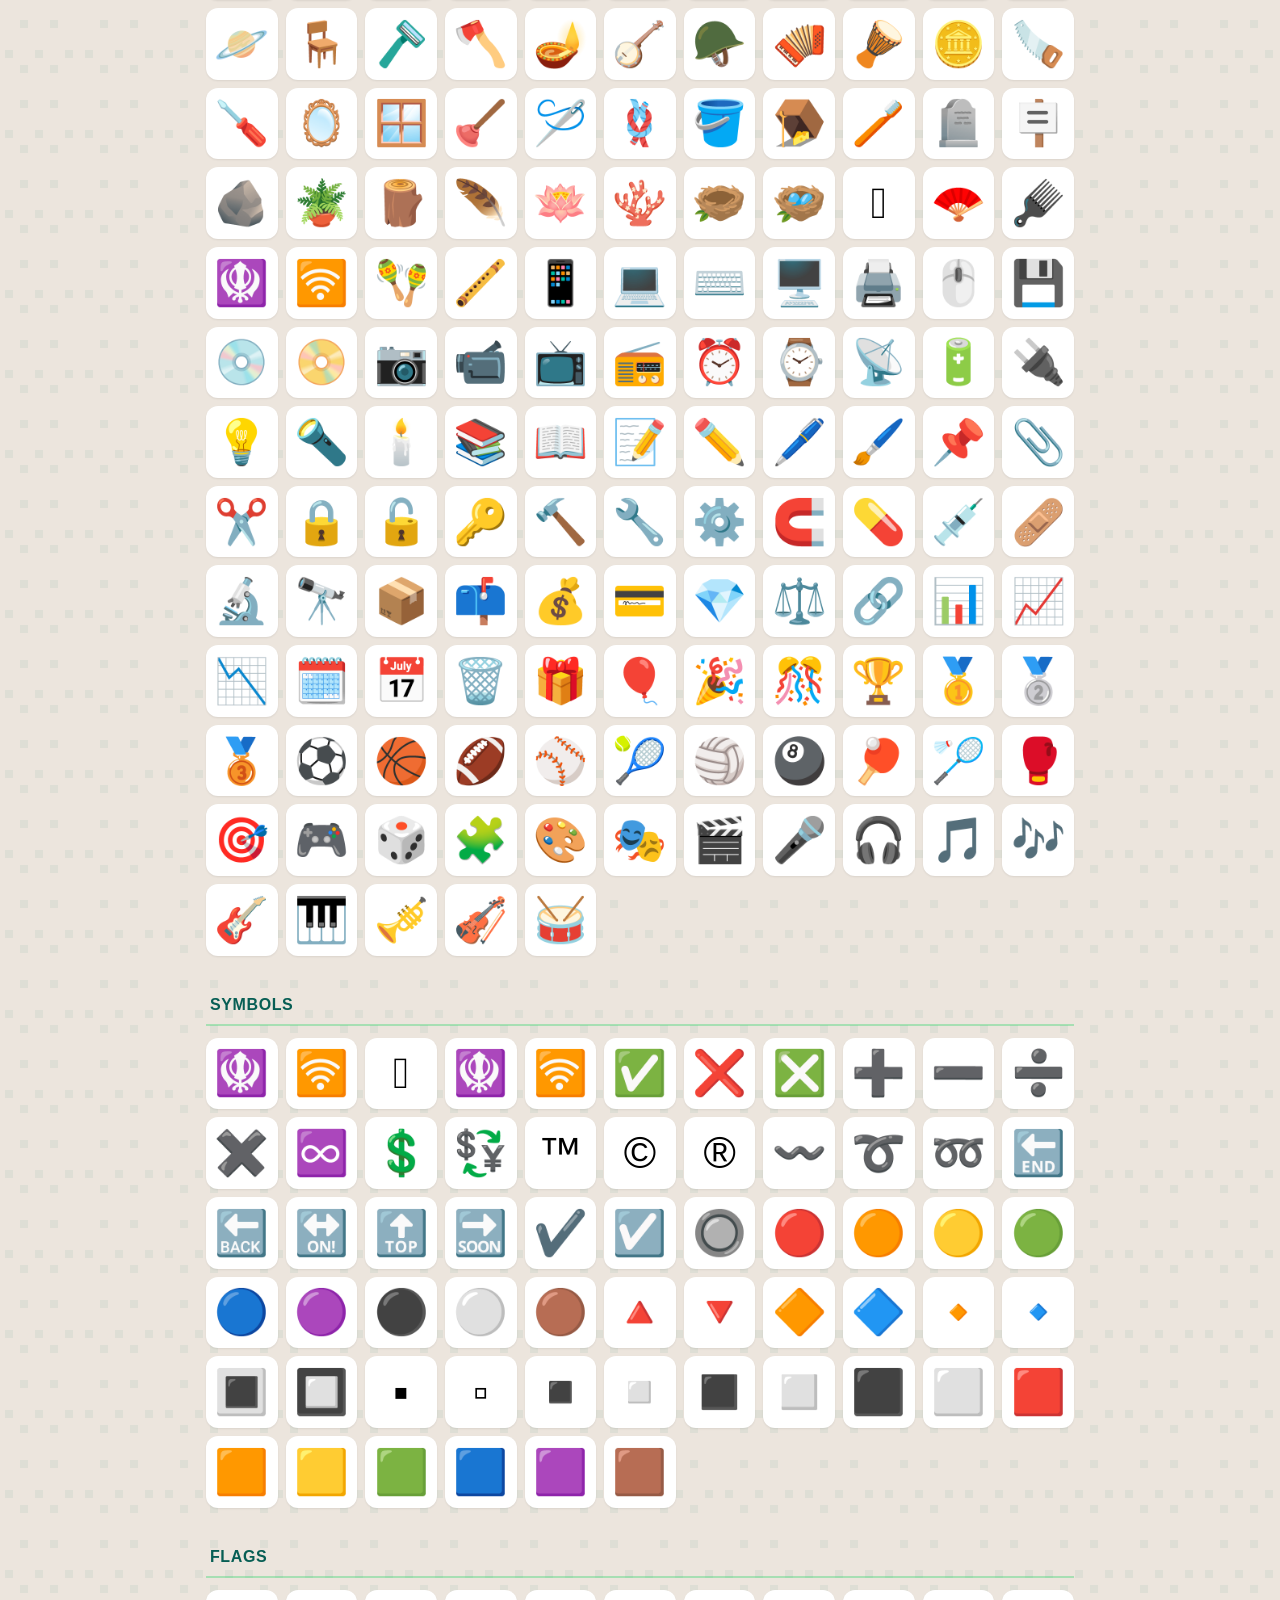
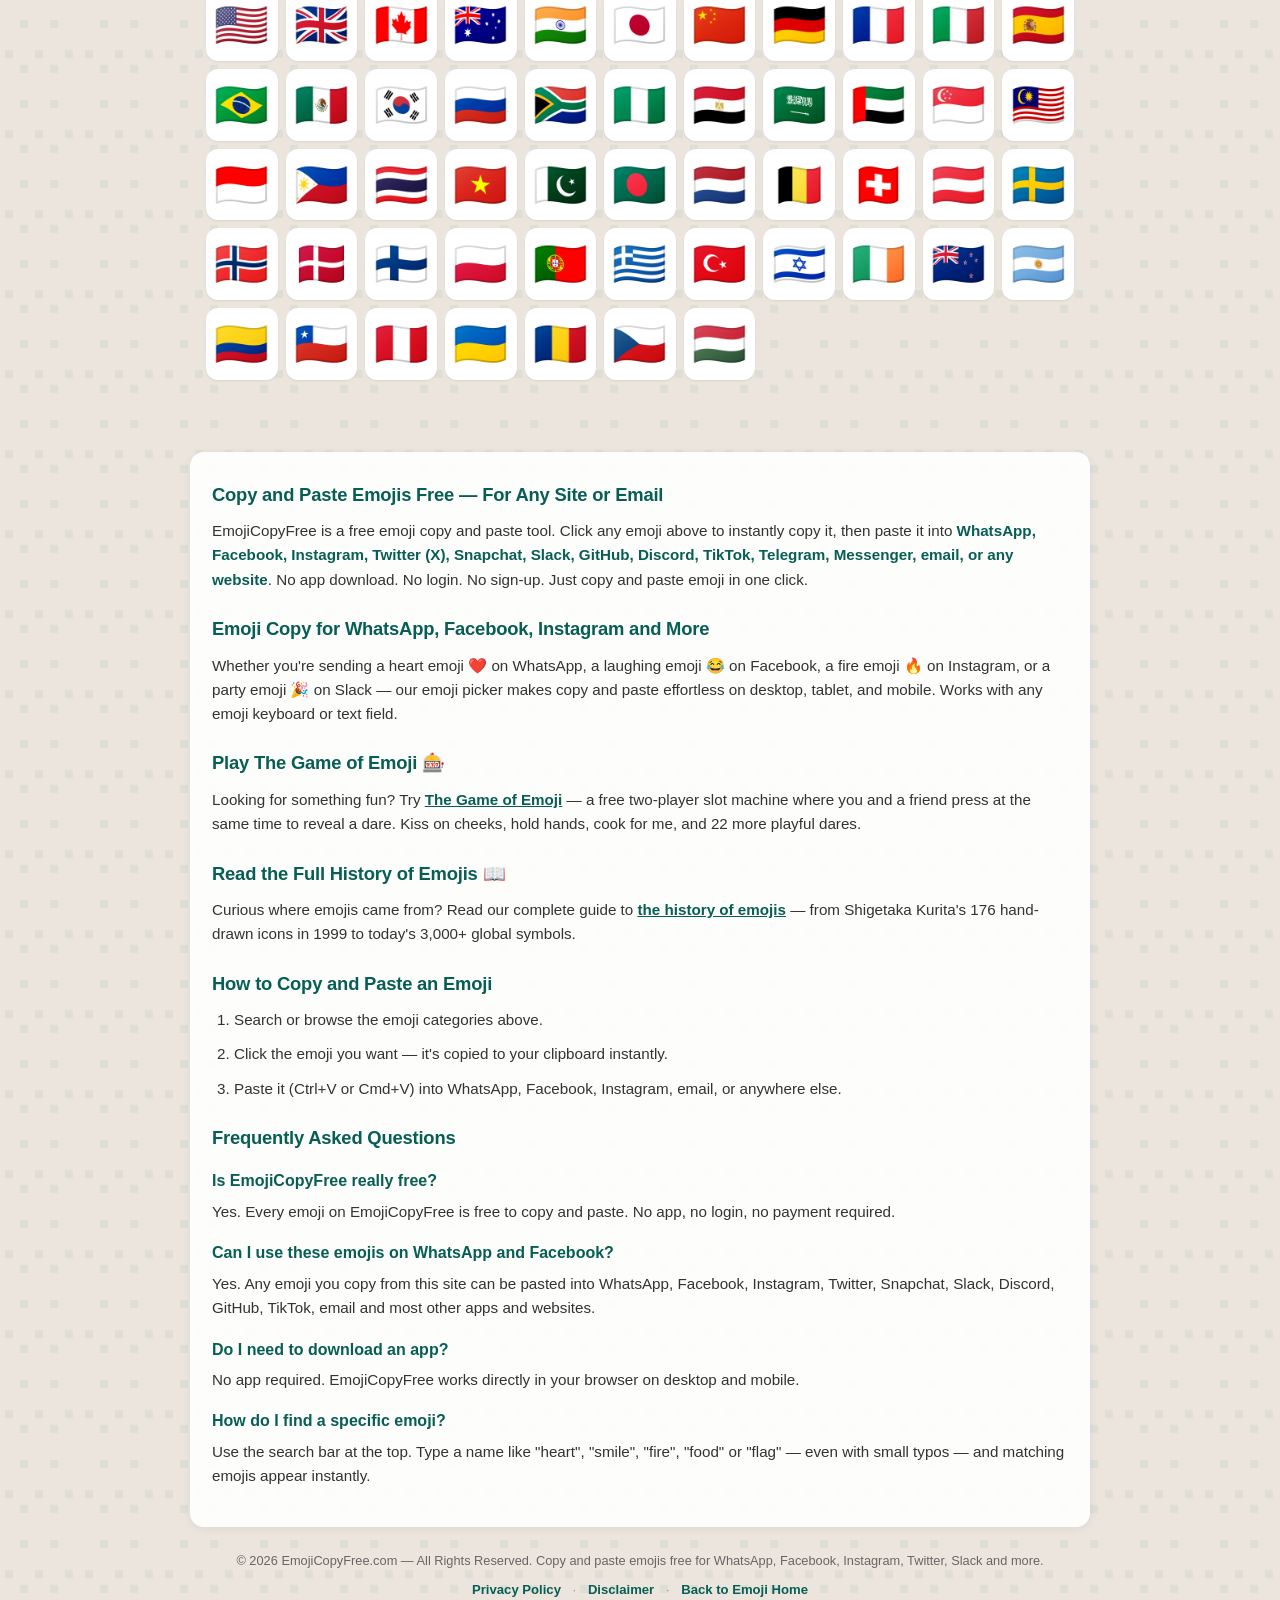
==== commit 5d558463: "Update index.html" ====
--- a/index.html
+++ b/index.html
@@ -127,6 +127,13 @@
 
   <footer class="site-footer">
     <p>© 2026 EmojiCopyFree.com — All Rights Reserved. Copy and paste emojis free for WhatsApp, Facebook, Instagram, Twitter, Slack and more.</p>
+    <p class="footer-links">
+      <a href="/privacy.html">Privacy Policy</a>
+      <span class="footer-sep">·</span>
+      <a href="/disclaimer.html">Disclaimer</a>
+      <span class="footer-sep">·</span>
+      <a href="/">Back to Emoji Home</a>
+    </p>
   </footer>
 
   <script src="script.js"></script>
--- a/style.css
+++ b/style.css
@@ -960,332 +960,7 @@
   color: #555;
 }
 
-/* ===== Slot machine ===== */
-.slot-machine {
-  background: linear-gradient(135deg, #075E54 0%, #128C7E 100%);
-  border-radius: 20px;
-  padding: 22px 18px 18px;
-  box-shadow: 0 8px 26px rgba(7, 94, 84, 0.3);
-  max-width: 420px;
-  margin: 0 auto 28px;
-  position: relative;
-}
-
-.slot-message {
-  text-align: center;
-  min-height: 34px;
-  font-size: 1.15rem;
-  font-weight: 800;
-  color: #DCF8C6;
-  letter-spacing: 0.3px;
-  margin-bottom: 12px;
-  transition: color 0.3s;
-}
-
-.slot-message .dots {
-  opacity: 0.7;
-  letter-spacing: 6px;
-  animation: dotPulse 1.2s ease-in-out infinite;
-}
-
-@keyframes dotPulse {
-  0%, 100% { opacity: 0.4; }
-  50% { opacity: 1; }
-}
-
-.final-message {
-  display: inline-block;
-  padding: 4px 14px;
-  border-radius: 20px;
-  background: rgba(255, 255, 255, 0.95);
-  color: inherit;
-  animation: messagePop 0.4s cubic-bezier(0.34, 1.56, 0.64, 1);
-}
-
-@keyframes messagePop {
-  0% { transform: scale(0.5); opacity: 0; }
-  100% { transform: scale(1); opacity: 1; }
-}
-
-.slot-window {
-  background: #FFFDF5;
-  border-radius: 14px;
-  padding: 22px 10px;
-  overflow: hidden;
-  position: relative;
-  border: 4px solid #FFD54F;
-  box-shadow: inset 0 0 20px rgba(0, 0, 0, 0.08);
-}
-
-.slot-reel {
-  display: flex;
-  justify-content: center;
-  align-items: center;
-  min-height: 90px;
-}
-
-.slot-emoji {
-  font-size: 4.5rem;
-  line-height: 1;
-  text-align: center;
-  display: inline-block;
-  will-change: transform;
-}
-
-@keyframes slotSlide {
-  0% { transform: translateY(-40%); opacity: 0.4; }
-  100% { transform: translateY(0); opacity: 1; }
-}
-
-@keyframes slotLand {
-  0% { transform: scale(0.6) rotate(-8deg); opacity: 0.6; }
-  60% { transform: scale(1.25) rotate(4deg); opacity: 1; }
-  100% { transform: scale(1) rotate(0); opacity: 1; }
-}
-
-.slot-bar {
-  height: 6px;
-  background: linear-gradient(90deg, #FFD54F, #FFF59D, #FFD54F);
-  border-radius: 3px;
-  margin-top: 14px;
-}
-
-/* ===== Player buttons ===== */
-.players-section {
-  max-width: 560px;
-  margin: 0 auto 36px;
-  text-align: center;
-}
-
-.players-instruction {
-  font-size: 0.95rem;
-  color: #444;
-  margin-bottom: 20px;
-}
-
-.players-row {
-  display: flex;
-  align-items: center;
-  justify-content: center;
-  gap: 14px;
-  margin-bottom: 16px;
-}
-
-.player-card {
-  flex: 1;
-  max-width: 180px;
-  display: flex;
-  flex-direction: column;
-  align-items: center;
-  gap: 10px;
-}
-
-.player-clipart {
-  font-size: 4rem;
-  line-height: 1;
-  filter: drop-shadow(0 4px 8px rgba(0, 0, 0, 0.15));
-  animation: bob 2.6s ease-in-out infinite;
-}
-
-.player-girl {
-  animation-delay: 0.4s;
-}
-
-@keyframes bob {
-  0%, 100% { transform: translateY(0); }
-  50% { transform: translateY(-6px); }
-}
-
-.player-btn {
-  width: 100%;
-  padding: 18px 12px;
-  border: none;
-  border-radius: 16px;
-  font-size: 1.05rem;
-  font-weight: 800;
-  letter-spacing: 1px;
-  color: white;
-  cursor: pointer;
-  transition: transform 0.1s, box-shadow 0.1s, filter 0.15s;
-  user-select: none;
-  -webkit-tap-highlight-color: transparent;
-}
-
-.boy-btn {
-  background: linear-gradient(135deg, #2196F3 0%, #1565C0 100%);
-  box-shadow: 0 6px 18px rgba(33, 150, 243, 0.35);
-}
-
-.girl-btn {
-  background: linear-gradient(135deg, #EC407A 0%, #C2185B 100%);
-  box-shadow: 0 6px 18px rgba(236, 64, 122, 0.35);
-}
-
-.player-btn:active,
-.player-btn.pressed {
-  transform: scale(0.94);
-  filter: brightness(0.92);
-}
-
-.player-btn:disabled {
-  opacity: 0.5;
-  cursor: not-allowed;
-}
-
-.player-vs {
-  font-size: 1.2rem;
-  font-weight: 900;
-  color: #075E54;
-  letter-spacing: 1px;
-}
-
-.players-hint {
-  font-size: 0.9rem;
-  color: #666;
-  min-height: 24px;
-  font-weight: 500;
-}
-
-/* ===== Game about section ===== */
-.game-about {
-  background: rgba(255, 255, 255, 0.92);
-  border-radius: 16px;
-  padding: 28px 24px;
-  box-shadow: 0 2px 12px rgba(0, 0, 0, 0.05);
-  margin-bottom: 32px;
-}
-
-.game-about h2 {
-  font-size: 1.2rem;
-  font-weight: 800;
-  color: #075E54;
-  margin-top: 22px;
-  margin-bottom: 10px;
-}
-
-.game-about h2:first-child {
-  margin-top: 0;
-}
-
-.game-about h3 {
-  font-size: 1rem;
-  font-weight: 700;
-  color: #128C7E;
-  margin-top: 16px;
-  margin-bottom: 6px;
-}
-
-.game-about p,
-.game-about li {
-  font-size: 0.95rem;
-  color: #333;
-  line-height: 1.6;
-  margin-bottom: 10px;
-}
-
-.game-steps {
-  padding-left: 22px;
-  margin-bottom: 12px;
-}
-
-/* ===== Outcome grid ===== */
-.outcome-grid {
-  display: grid;
-  grid-template-columns: repeat(auto-fill, minmax(120px, 1fr));
-  gap: 10px;
-  margin-top: 12px;
-}
-
-.outcome-card {
-  background: #F8F9FA;
-  border-radius: 12px;
-  padding: 12px 8px;
-  text-align: center;
-  transition: transform 0.15s, box-shadow 0.15s;
-}
-
-.outcome-card:hover {
-  transform: translateY(-3px);
-  box-shadow: 0 5px 14px rgba(0, 0, 0, 0.08);
-}
-
-.outcome-card span {
-  font-size: 1.8rem;
-  display: block;
-  margin-bottom: 4px;
-  line-height: 1;
-}
-
-.outcome-card p {
-  font-size: 0.8rem;
-  font-weight: 600;
-  color: #075E54;
-  margin: 0;
-}
-
-/* ===== Mobile ===== */
-@media (max-width: 480px) {
-  .game-title {
-    font-size: 1.5rem;
-  }
-
-  .game-subtitle {
-    font-size: 0.9rem;
-  }
-
-  .slot-machine {
-    padding: 16px 14px 14px;
-    border-radius: 16px;
-  }
-
-  .slot-emoji {
-    font-size: 3.6rem;
-  }
-
-  .slot-reel {
-    min-height: 72px;
-  }
-
-  .player-clipart {
-    font-size: 3rem;
-  }
-
-  .player-btn {
-    padding: 16px 8px;
-    font-size: 0.95rem;
-    border-radius: 14px;
-  }
-
-  .player-vs {
-    font-size: 1rem;
-  }
-
-  .players-row {
-    gap: 8px;
-  }
-
-  .outcome-grid {
-    grid-template-columns: repeat(auto-fill, minmax(90px, 1fr));
-    gap: 8px;
-  }
-
-  .outcome-card span {
-    font-size: 1.5rem;
-  }
-
-  .outcome-card p {
-    font-size: 0.72rem;
-  }
-
-  .slot-message {
-    font-size: 1rem;
-  }
-}
-
-/* ===================================================== */
-/* ===== Turn Selector (above the slot machine) ===== */
-/* ===================================================== */
-
+/* ===== Turn Selector ===== */
 .turn-selector-wrap {
   max-width: 440px;
   margin: 0 auto 22px;
@@ -1297,7 +972,6 @@
   font-weight: 600;
   color: #075E54;
   margin-bottom: 10px;
-  letter-spacing: 0.2px;
 }
 
 .turn-toggle {
@@ -1353,42 +1027,250 @@
   color: white;
 }
 
-.turn-clipart {
-  font-size: 1.2rem;
-  line-height: 1;
-}
-
-.turn-text {
-  white-space: nowrap;
-}
-
-/* ===================================================== */
-/* ===== Result message styles ===== */
-/* ===================================================== */
+.turn-clipart { font-size: 1.2rem; line-height: 1; }
+.turn-text { white-space: nowrap; }
+
+/* ===== Slot Machine ===== */
+.slot-machine {
+  background: linear-gradient(180deg, #B71C1C 0%, #7F0000 100%);
+  border-radius: 22px;
+  padding: 16px 16px 14px;
+  box-shadow:
+    0 10px 30px rgba(127, 0, 0, 0.4),
+    inset 0 0 0 3px #FFD54F,
+    inset 0 0 0 6px #B71C1C;
+  max-width: 460px;
+  margin: 0 auto 28px;
+  position: relative;
+  border: 2px solid #FFD54F;
+}
+
+/* Jackpot lights row */
+.slot-top-lights {
+  display: flex;
+  justify-content: space-around;
+  margin-bottom: 12px;
+  padding: 0 10px;
+}
+
+.light {
+  width: 10px;
+  height: 10px;
+  border-radius: 50%;
+  background: #FFEB3B;
+  box-shadow: 0 0 8px #FFEB3B, 0 0 4px #FFF59D;
+  animation: lightBlink 1.2s ease-in-out infinite;
+}
+
+.light:nth-child(2n) { animation-delay: 0.15s; }
+.light:nth-child(3n) { animation-delay: 0.3s; }
+.light:nth-child(4n) { animation-delay: 0.45s; }
+
+@keyframes lightBlink {
+  0%, 100% { opacity: 1; box-shadow: 0 0 10px #FFEB3B; }
+  50% { opacity: 0.4; box-shadow: 0 0 3px #FFEB3B; }
+}
+
+/* Message banner */
+.slot-message {
+  background: rgba(0, 0, 0, 0.35);
+  border-radius: 10px;
+  text-align: center;
+  min-height: 44px;
+  display: flex;
+  align-items: center;
+  justify-content: center;
+  flex-wrap: wrap;
+  gap: 6px;
+  padding: 8px 10px;
+  font-size: 1.05rem;
+  font-weight: 800;
+  color: #DCF8C6;
+  margin-bottom: 12px;
+  transition: color 0.3s;
+}
+
+.slot-message .dots {
+  opacity: 0.7;
+  letter-spacing: 6px;
+  animation: dotPulse 1.2s ease-in-out infinite;
+}
+
+@keyframes dotPulse {
+  0%, 100% { opacity: 0.4; }
+  50% { opacity: 1; }
+}
 
 .final-who {
   display: inline-block;
   padding: 3px 10px;
   border-radius: 12px;
-  font-size: 0.85rem;
+  font-size: 0.82rem;
   font-weight: 800;
-  margin-right: 6px;
-  vertical-align: middle;
 }
 
 .msg-boy {
   background: #E3F2FD;
-  color: #1565C0;
+  color: #0D47A1;
 }
 
 .msg-girl {
   background: #FCE4EC;
-  color: #C2185B;
-}
-
-/* ===================================================== */
-/* ===== Player key hint ===== */
-/* ===================================================== */
+  color: #880E4F;
+}
+
+.final-message {
+  display: inline-block;
+  padding: 4px 12px;
+  border-radius: 12px;
+  background: #FFFFFF;
+  color: #075E54;
+  font-weight: 800;
+  animation: messagePop 0.4s cubic-bezier(0.34, 1.56, 0.64, 1);
+}
+
+@keyframes messagePop {
+  0% { transform: scale(0.5); opacity: 0; }
+  100% { transform: scale(1); opacity: 1; }
+}
+
+/* 3-reel window */
+.slot-window {
+  background: #FFFDF5;
+  border-radius: 14px;
+  padding: 18px 8px;
+  overflow: hidden;
+  position: relative;
+  border: 4px solid #FFD54F;
+  box-shadow:
+    inset 0 0 24px rgba(0, 0, 0, 0.12),
+    0 0 0 2px #7F0000 inset;
+  display: flex;
+  justify-content: center;
+  align-items: center;
+  gap: 6px;
+}
+
+.slot-reel {
+  flex: 1;
+  display: flex;
+  justify-content: center;
+  align-items: center;
+  min-height: 82px;
+  background: #FFFFFF;
+  border-radius: 8px;
+  border: 2px solid #FFE082;
+  box-shadow: inset 0 2px 6px rgba(0, 0, 0, 0.06);
+  overflow: hidden;
+}
+
+.slot-emoji {
+  font-size: 3.2rem;
+  line-height: 1;
+  text-align: center;
+  display: inline-block;
+  will-change: transform;
+}
+
+@keyframes slotSlide {
+  0% { transform: translateY(-40%); opacity: 0.4; }
+  100% { transform: translateY(0); opacity: 1; }
+}
+
+@keyframes slotLand {
+  0% { transform: scale(0.6) rotate(-8deg); opacity: 0.6; }
+  60% { transform: scale(1.25) rotate(4deg); opacity: 1; }
+  100% { transform: scale(1) rotate(0); opacity: 1; }
+}
+
+.slot-bar {
+  height: 6px;
+  background: linear-gradient(90deg, #FFD54F, #FFF59D, #FFD54F);
+  border-radius: 3px;
+  margin-top: 14px;
+}
+
+/* ===== Players ===== */
+.players-section {
+  max-width: 560px;
+  margin: 0 auto 36px;
+  text-align: center;
+}
+
+.players-instruction {
+  font-size: 0.95rem;
+  color: #444;
+  margin-bottom: 20px;
+}
+
+.players-row {
+  display: flex;
+  align-items: center;
+  justify-content: center;
+  gap: 14px;
+  margin-bottom: 16px;
+}
+
+.player-card {
+  flex: 1;
+  max-width: 180px;
+  display: flex;
+  flex-direction: column;
+  align-items: center;
+  gap: 10px;
+}
+
+.player-clipart {
+  font-size: 4rem;
+  line-height: 1;
+  filter: drop-shadow(0 4px 8px rgba(0, 0, 0, 0.15));
+  animation: bob 2.6s ease-in-out infinite;
+}
+
+.player-girl { animation-delay: 0.4s; }
+
+@keyframes bob {
+  0%, 100% { transform: translateY(0); }
+  50% { transform: translateY(-6px); }
+}
+
+.player-btn {
+  width: 100%;
+  padding: 18px 12px;
+  border: none;
+  border-radius: 16px;
+  font-size: 1.05rem;
+  font-weight: 800;
+  letter-spacing: 1px;
+  color: white;
+  cursor: pointer;
+  transition: transform 0.1s, box-shadow 0.1s, filter 0.15s;
+  user-select: none;
+  -webkit-tap-highlight-color: transparent;
+}
+
+.boy-btn {
+  background: linear-gradient(135deg, #2196F3 0%, #1565C0 100%);
+  box-shadow: 0 6px 18px rgba(33, 150, 243, 0.35);
+}
+
+.girl-btn {
+  background: linear-gradient(135deg, #EC407A 0%, #C2185B 100%);
+  box-shadow: 0 6px 18px rgba(236, 64, 122, 0.35);
+}
+
+.player-btn:active,
+.player-btn.pressed {
+  transform: scale(0.94);
+  filter: brightness(0.92);
+}
+
+.player-vs {
+  font-size: 1.2rem;
+  font-weight: 900;
+  color: #075E54;
+  letter-spacing: 1px;
+}
 
 .player-key {
   font-size: 0.75rem;
@@ -1410,6 +1292,13 @@
   margin: 0 2px;
 }
 
+.players-hint {
+  font-size: 0.9rem;
+  color: #666;
+  min-height: 24px;
+  font-weight: 500;
+}
+
 .game-about kbd {
   display: inline-block;
   background: #F0F0F0;
@@ -1424,31 +1313,342 @@
   margin: 0 3px;
 }
 
-/* ===================================================== */
-/* ===== Mobile tweaks for turn selector ===== */
-/* ===================================================== */
-
+/* ===== Game About ===== */
+.game-about {
+  background: rgba(255, 255, 255, 0.92);
+  border-radius: 16px;
+  padding: 28px 24px;
+  box-shadow: 0 2px 12px rgba(0, 0, 0, 0.05);
+  margin-bottom: 32px;
+}
+
+.game-about h2 {
+  font-size: 1.2rem;
+  font-weight: 800;
+  color: #075E54;
+  margin-top: 22px;
+  margin-bottom: 10px;
+}
+
+.game-about h2:first-child { margin-top: 0; }
+
+.game-about h3 {
+  font-size: 1rem;
+  font-weight: 700;
+  color: #128C7E;
+  margin-top: 16px;
+  margin-bottom: 6px;
+}
+
+.game-about p,
+.game-about li {
+  font-size: 0.95rem;
+  color: #333;
+  line-height: 1.6;
+  margin-bottom: 10px;
+}
+
+.game-steps {
+  padding-left: 22px;
+  margin-bottom: 12px;
+}
+
+/* ===== Outcome grid ===== */
+.outcome-grid {
+  display: grid;
+  grid-template-columns: repeat(auto-fill, minmax(120px, 1fr));
+  gap: 10px;
+  margin-top: 12px;
+}
+
+.outcome-card {
+  background: #F8F9FA;
+  border-radius: 12px;
+  padding: 12px 8px;
+  text-align: center;
+  transition: transform 0.15s, box-shadow 0.15s;
+}
+
+.outcome-card:hover {
+  transform: translateY(-3px);
+  box-shadow: 0 5px 14px rgba(0, 0, 0, 0.08);
+}
+
+.outcome-card span {
+  font-size: 1.8rem;
+  display: block;
+  margin-bottom: 4px;
+  line-height: 1;
+}
+
+.outcome-card p {
+  font-size: 0.8rem;
+  font-weight: 600;
+  color: #075E54;
+  margin: 0;
+}
+
+/* ===== Mobile ===== */
 @media (max-width: 480px) {
+  .game-title { font-size: 1.5rem; }
+  .game-subtitle { font-size: 0.9rem; }
+
+  .slot-machine {
+    padding: 12px 12px 12px;
+    border-radius: 18px;
+  }
+
+  .slot-emoji { font-size: 2.4rem; }
+
+  .slot-reel { min-height: 64px; }
+
+  .slot-window { padding: 14px 6px; gap: 4px; }
+
+  .player-clipart { font-size: 3rem; }
+
+  .player-btn {
+    padding: 16px 8px;
+    font-size: 0.95rem;
+    border-radius: 14px;
+  }
+
+  .player-vs { font-size: 1rem; }
+  .players-row { gap: 8px; }
+
+  .outcome-grid {
+    grid-template-columns: repeat(auto-fill, minmax(90px, 1fr));
+    gap: 8px;
+  }
+
+  .outcome-card span { font-size: 1.5rem; }
+  .outcome-card p { font-size: 0.72rem; }
+
+  .slot-message { font-size: 0.9rem; padding: 6px 8px; }
+  .final-message { padding: 3px 8px; font-size: 0.85rem; }
+
   .turn-option {
     font-size: 0.78rem;
     padding: 9px 6px;
     gap: 4px;
   }
 
-  .turn-clipart {
-    font-size: 1rem;
-  }
-
-  .turn-text {
-    font-size: 0.72rem;
-  }
-
-  .final-who {
-    font-size: 0.75rem;
-    padding: 2px 8px;
-  }
-
-  .player-key {
-    font-size: 0.7rem;
-  }
-}
+  .turn-clipart { font-size: 1rem; }
+  .turn-text { font-size: 0.72rem; }
+  .final-who { font-size: 0.72rem; padding: 2px 8px; }
+  .player-key { font-size: 0.7rem; }
+}
+
+/* ===================================================== */
+/* ===== Bold Nav Links ===== */
+/* ===================================================== */
+
+.site-nav .nav-link {
+  font-weight: 800;
+  letter-spacing: 0.3px;
+}
+
+/* ===================================================== */
+/* ===== Game hero — bold subtitle + loser line ===== */
+/* ===================================================== */
+
+.game-subtitle-bold {
+  font-size: 1.05rem;
+  font-weight: 800;
+  color: #075E54;
+  margin-bottom: 10px;
+  letter-spacing: 0.2px;
+}
+
+.game-loser-line {
+  font-size: 0.92rem;
+  color: #444;
+  max-width: 520px;
+  margin: 0 auto;
+  line-height: 1.5;
+}
+
+.game-loser-line strong {
+  color: #B71C1C;
+  font-weight: 800;
+}
+
+/* ===================================================== */
+/* ===== Slot machine with side handle ===== */
+/* ===================================================== */
+
+.slot-machine-outer {
+  position: relative;
+  max-width: 560px;
+  margin: 0 auto 28px;
+  display: flex;
+  align-items: stretch;
+  justify-content: center;
+  gap: 0;
+}
+
+.slot-machine {
+  flex: 1;
+  max-width: 460px;
+  /* rest inherits from existing rules */
+}
+
+/* Slot handle (right side) */
+.slot-handle {
+  width: 42px;
+  display: flex;
+  flex-direction: column;
+  align-items: center;
+  justify-content: flex-start;
+  padding-top: 30px;
+  position: relative;
+  transition: transform 0.4s cubic-bezier(0.34, 1.56, 0.64, 1);
+  transform-origin: top center;
+}
+
+.slot-handle-arm {
+  width: 8px;
+  height: 90px;
+  background: linear-gradient(180deg, #FFD54F 0%, #F57F17 100%);
+  border-radius: 4px;
+  box-shadow: 0 2px 6px rgba(0, 0, 0, 0.3), inset -2px 0 0 rgba(0,0,0,0.15);
+}
+
+.slot-handle-knob {
+  width: 26px;
+  height: 26px;
+  border-radius: 50%;
+  background: radial-gradient(circle at 35% 30%, #EF5350 0%, #B71C1C 70%);
+  box-shadow: 0 3px 8px rgba(0, 0, 0, 0.35), inset -2px -2px 4px rgba(0,0,0,0.3), inset 2px 2px 4px rgba(255,255,255,0.3);
+  margin-top: -4px;
+}
+
+.slot-handle.pulled {
+  transform: rotate(28deg) translateY(14px);
+}
+
+/* ===================================================== */
+/* ===== Blinking lights when all reels stop ===== */
+/* ===================================================== */
+
+.slot-top-lights.blink-all .light {
+  animation: lightBlinkFast 0.25s ease-in-out infinite;
+}
+
+.slot-top-lights.blink-all .light:nth-child(2n) { animation-delay: 0.08s; }
+.slot-top-lights.blink-all .light:nth-child(3n) { animation-delay: 0.16s; }
+.slot-top-lights.blink-all .light:nth-child(4n) { animation-delay: 0.24s; }
+
+@keyframes lightBlinkFast {
+  0%, 100% { opacity: 1; box-shadow: 0 0 14px #FFEB3B, 0 0 6px #FFF59D; }
+  50% { opacity: 0.2; box-shadow: 0 0 2px #FFEB3B; }
+}
+
+/* ===================================================== */
+/* ===== Slot-machine-styled player buttons ===== */
+/* ===================================================== */
+
+.slot-style-btn {
+  position: relative;
+  border: 3px solid #FFD54F;
+  box-shadow:
+    0 0 0 2px #7F0000 inset,
+    0 8px 0 rgba(0, 0, 0, 0.25),
+    0 10px 20px rgba(0, 0, 0, 0.25);
+  text-transform: uppercase;
+  letter-spacing: 2px;
+  font-size: 1.05rem;
+  padding: 20px 12px;
+  border-radius: 14px;
+  font-family: inherit;
+  transition: transform 0.08s, box-shadow 0.08s, filter 0.1s;
+}
+
+.slot-style-btn::before {
+  content: "";
+  position: absolute;
+  top: 6px;
+  left: 10px;
+  right: 10px;
+  height: 4px;
+  border-radius: 2px;
+  background: rgba(255, 255, 255, 0.35);
+  pointer-events: none;
+}
+
+.boy-btn.slot-style-btn {
+  background: linear-gradient(180deg, #42A5F5 0%, #1565C0 100%);
+}
+
+.girl-btn.slot-style-btn {
+  background: linear-gradient(180deg, #F06292 0%, #AD1457 100%);
+}
+
+.slot-style-btn:active,
+.slot-style-btn.pressed {
+  transform: translateY(6px);
+  box-shadow:
+    0 0 0 2px #7F0000 inset,
+    0 2px 0 rgba(0, 0, 0, 0.25),
+    0 4px 8px rgba(0, 0, 0, 0.25);
+  filter: brightness(0.94);
+}
+
+/* ===================================================== */
+/* ===== Footer links ===== */
+/* ===================================================== */
+
+.footer-links {
+  margin-top: 10px;
+  font-size: 0.82rem;
+  color: #666;
+}
+
+.footer-links a {
+  color: #075E54;
+  font-weight: 600;
+  text-decoration: none;
+  transition: color 0.2s;
+}
+
+.footer-links a:hover {
+  color: #25D366;
+  text-decoration: underline;
+}
+
+.footer-sep {
+  margin: 0 8px;
+  color: #999;
+}
+
+/* ===================================================== */
+/* ===== Mobile tweaks for new elements ===== */
+/* ===================================================== */
+
+@media (max-width: 480px) {
+  .game-subtitle-bold { font-size: 0.95rem; }
+  .game-loser-line { font-size: 0.85rem; }
+
+  .slot-machine-outer {
+    max-width: 100%;
+    padding-right: 36px;
+    gap: 0;
+  }
+
+  .slot-handle {
+    width: 34px;
+    padding-top: 24px;
+  }
+
+  .slot-handle-arm { height: 70px; width: 7px; }
+  .slot-handle-knob { width: 22px; height: 22px; }
+
+  .slot-style-btn {
+    font-size: 0.95rem;
+    padding: 16px 8px;
+    letter-spacing: 1.5px;
+    border-width: 2px;
+  }
+
+  .footer-links { font-size: 0.78rem; }
+  .footer-sep { margin: 0 5px; }
+}
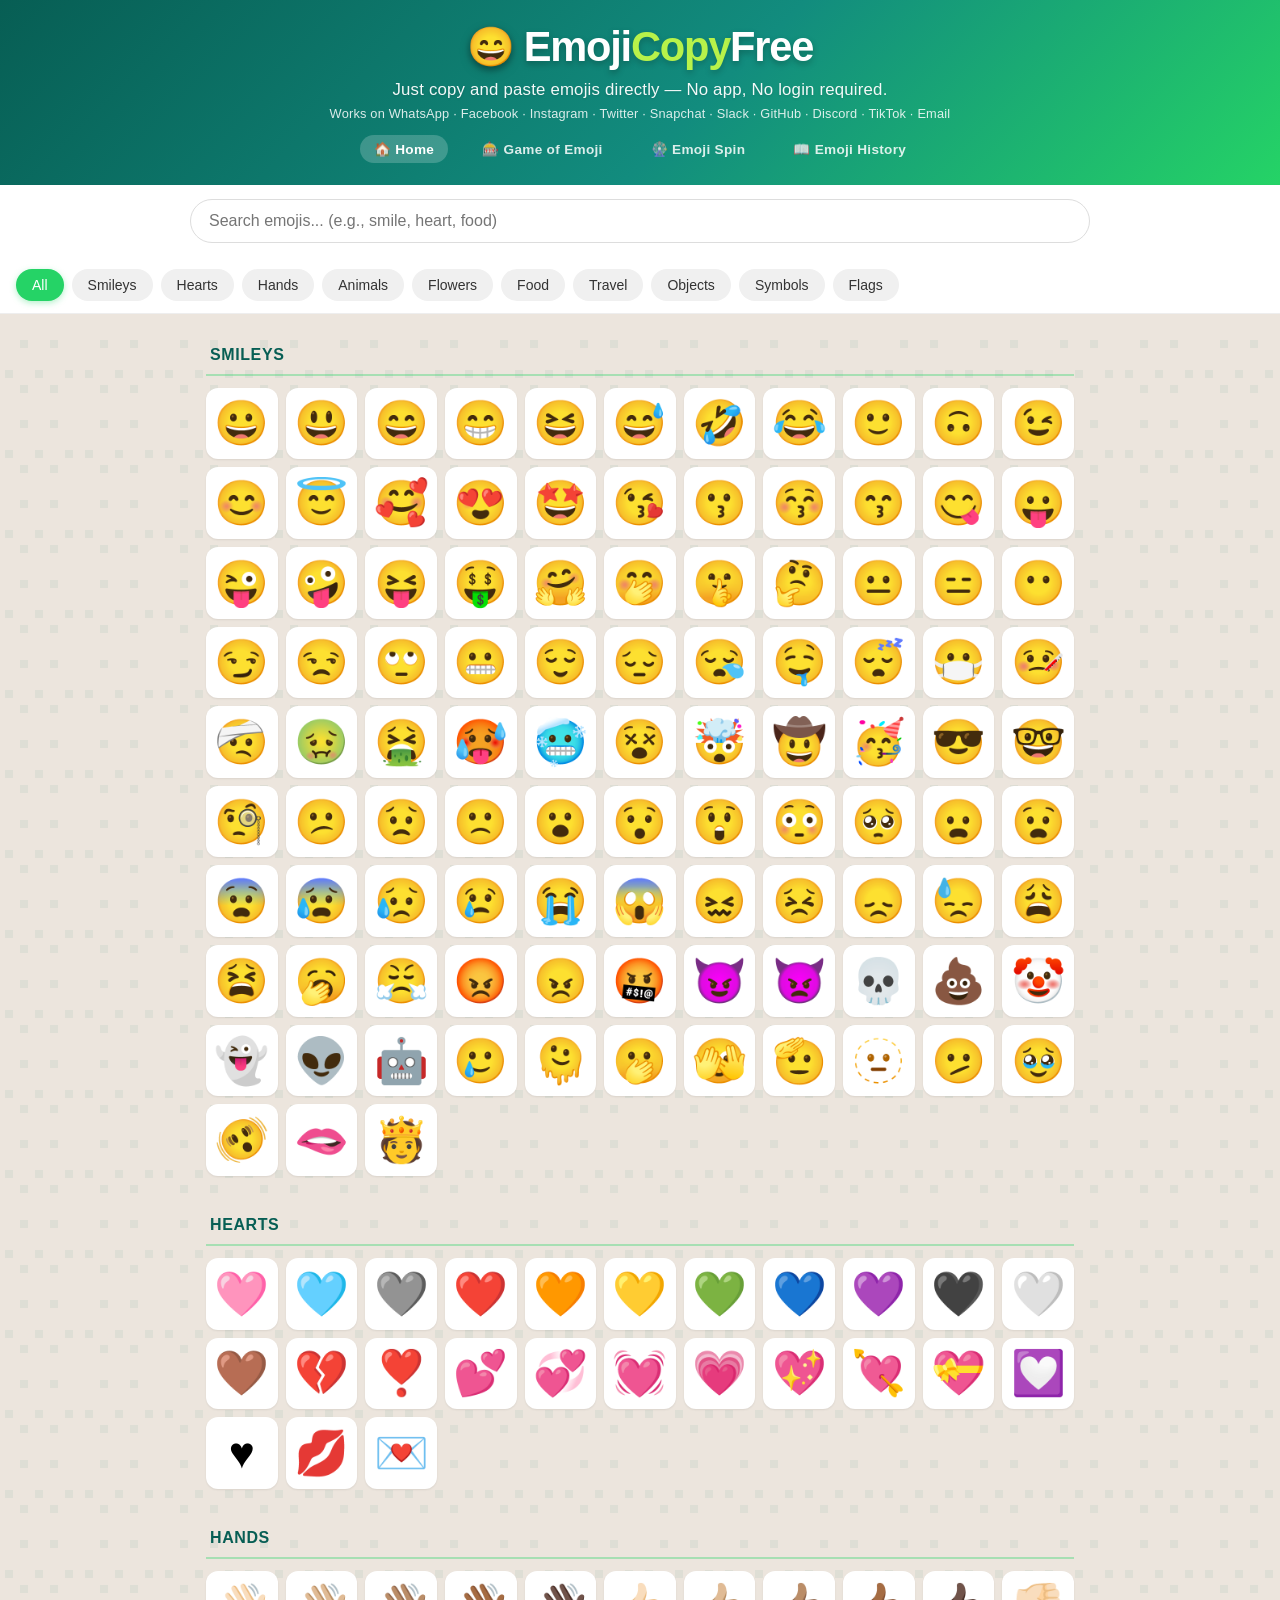
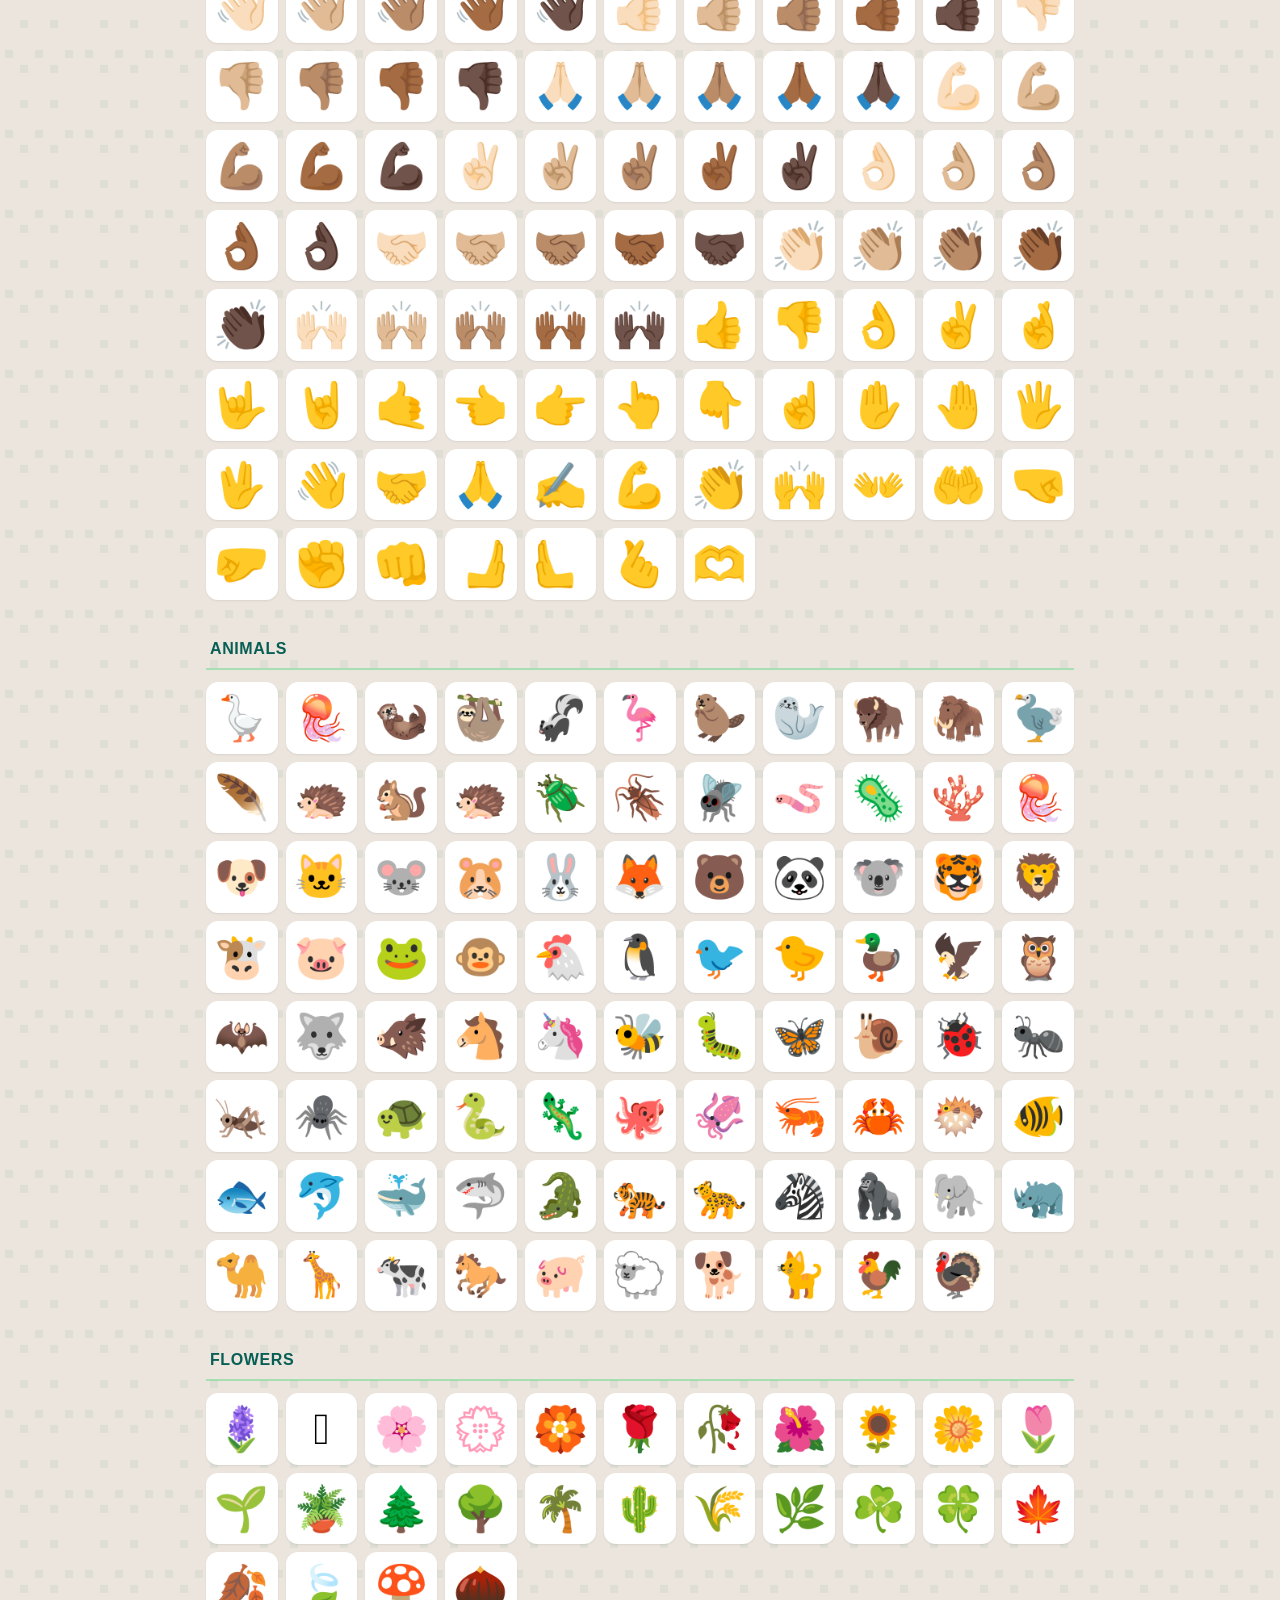
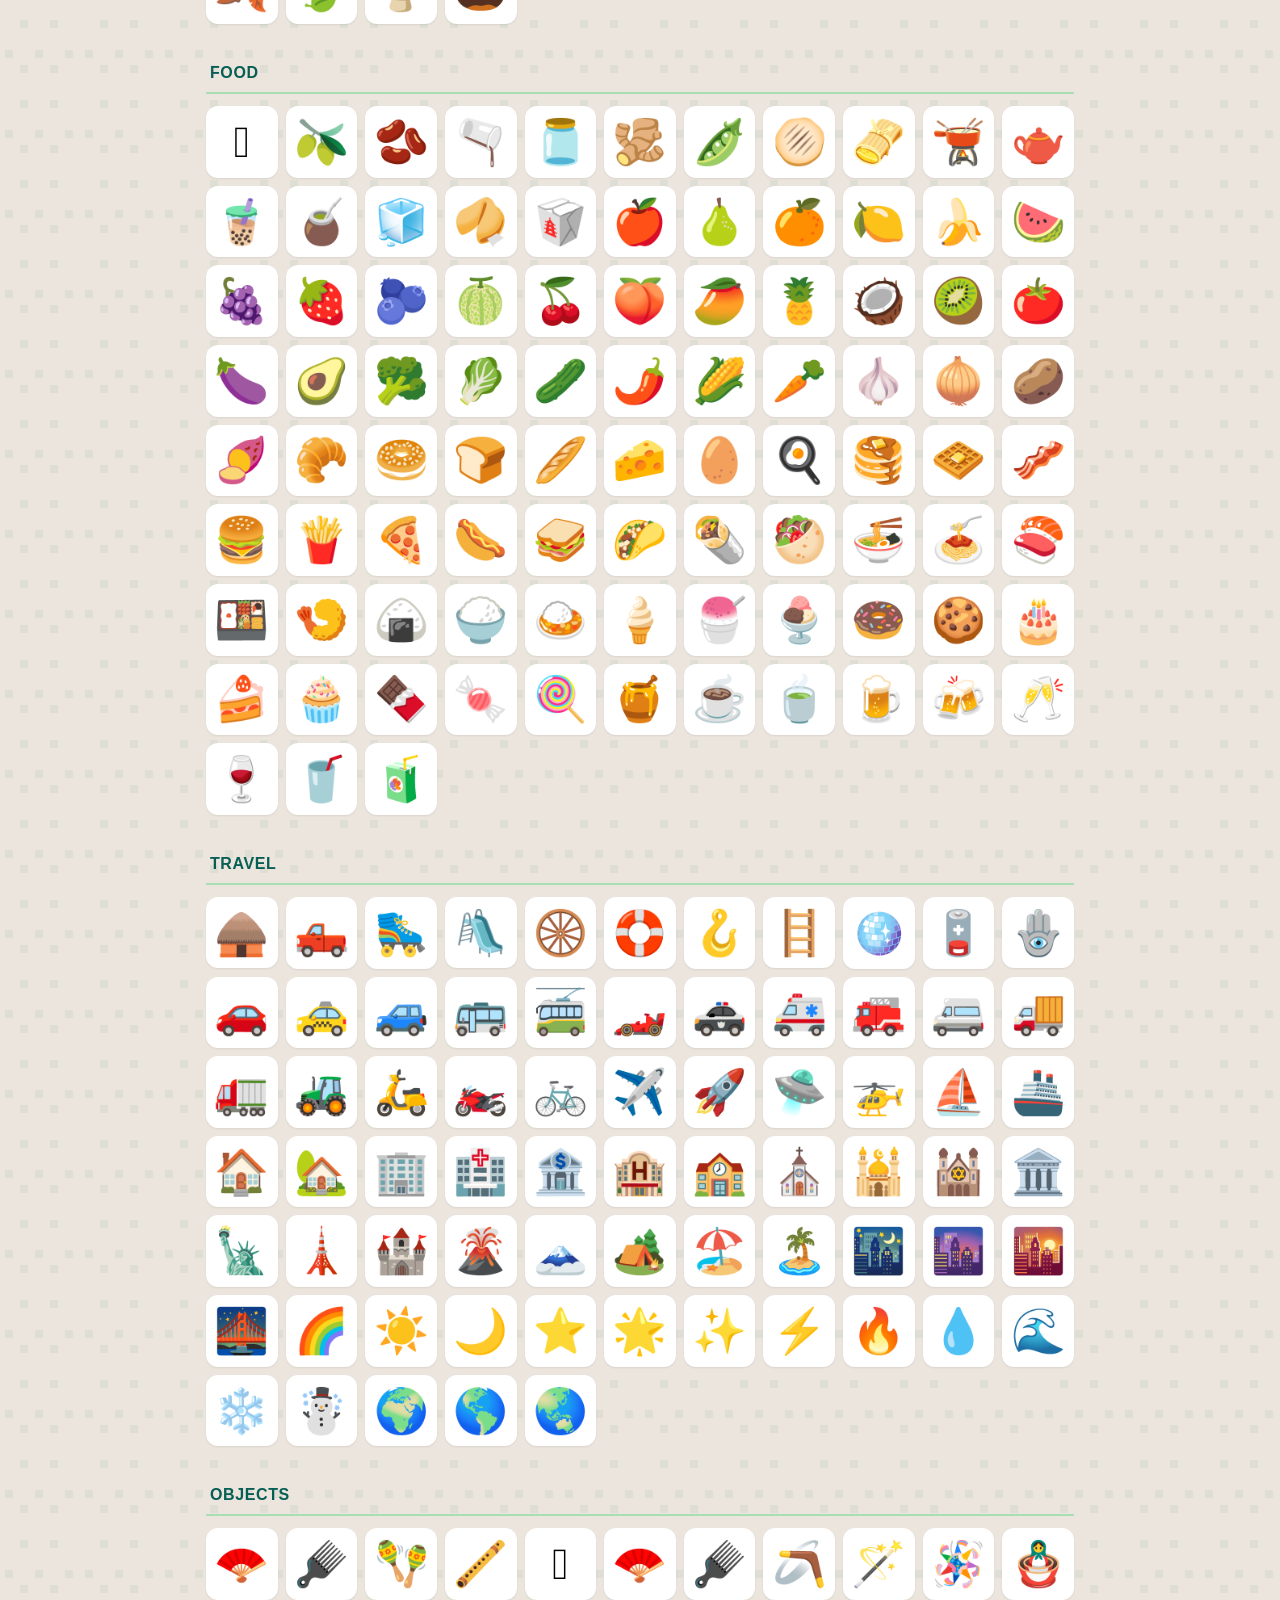
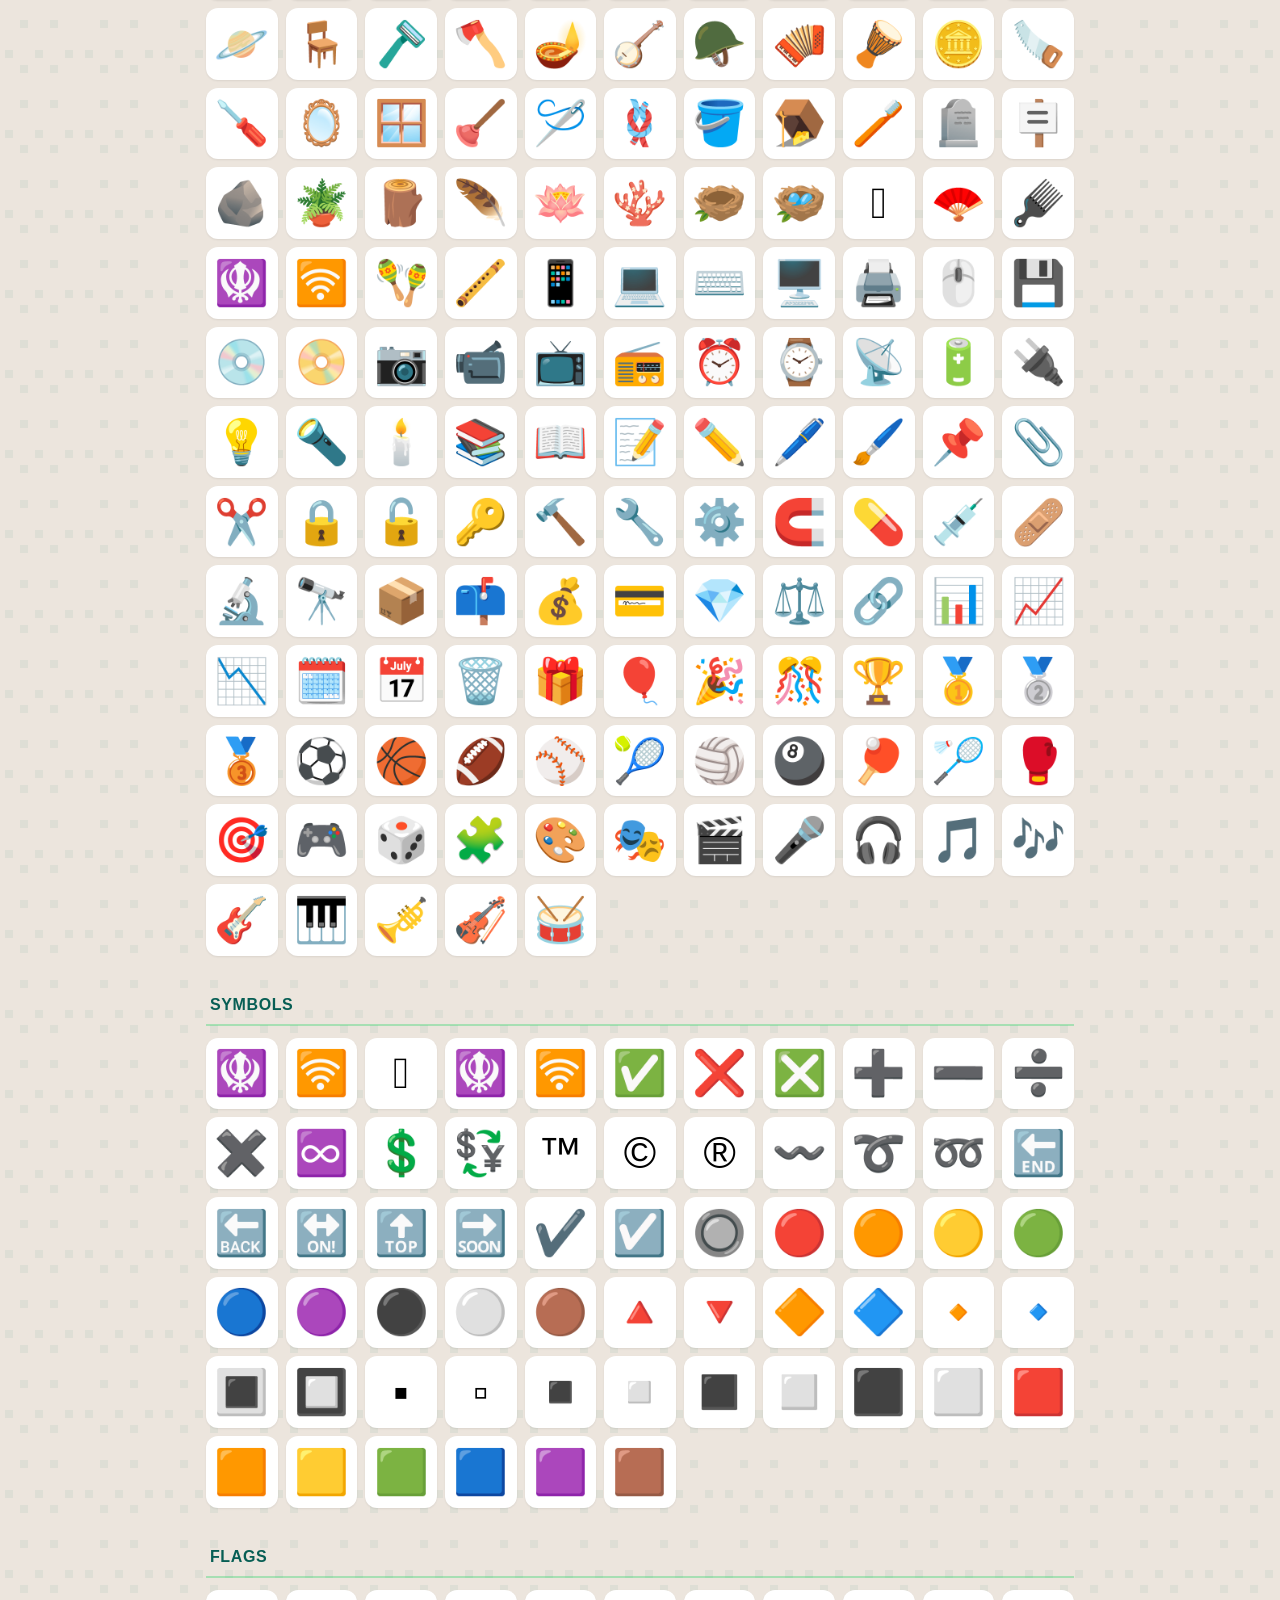
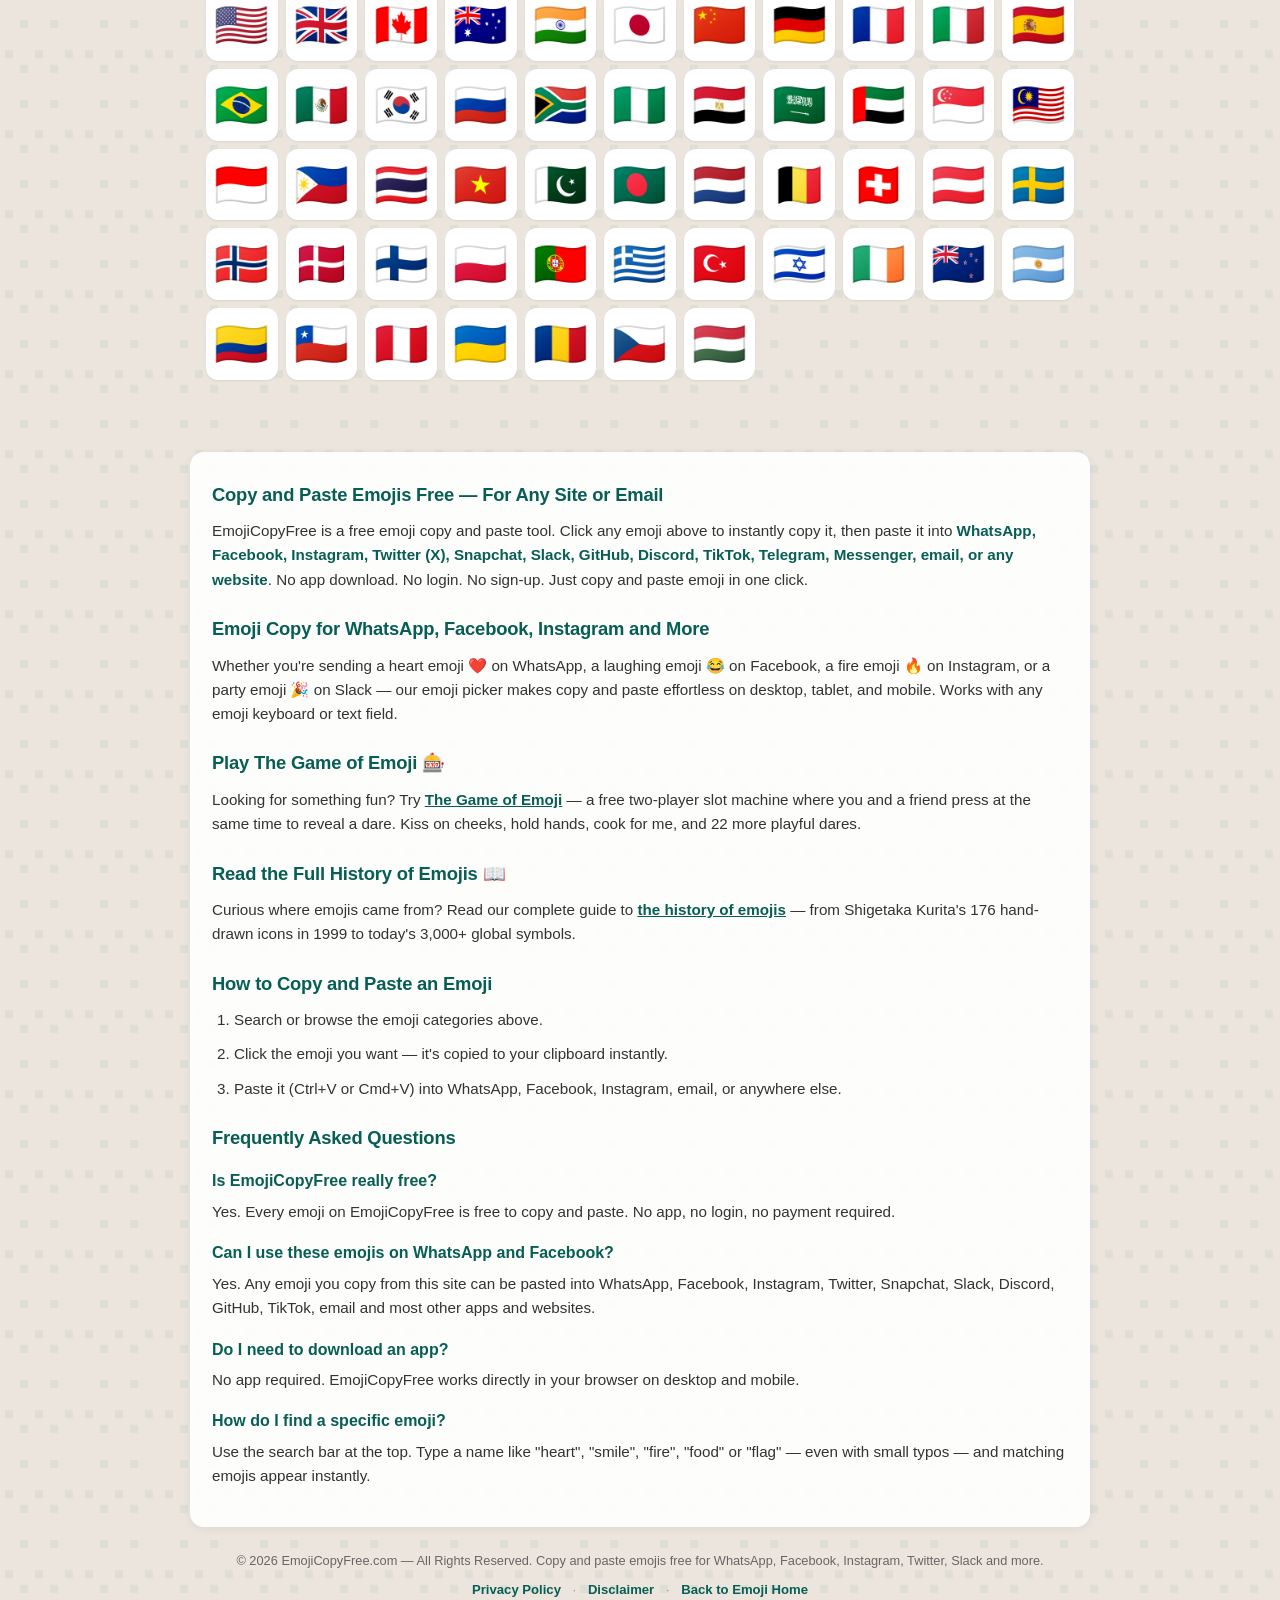
==== commit 863ea6e6: "Update index.html" ====
--- a/index.html
+++ b/index.html
@@ -75,6 +75,7 @@
     <nav class="site-nav">
       <a href="/" class="nav-link active">🏠 Home</a>
       <a href="/game.html" class="nav-link">🎰 Game of Emoji</a>
+      <a href="/spin.html" class="nav-link">🎡 Emoji Spin</a>
       <a href="/history.html" class="nav-link">📖 Emoji History</a>
     </nav>
   </header>
--- a/style.css
+++ b/style.css
@@ -28,7 +28,7 @@
   background: linear-gradient(135deg, #075E54 0%, #128C7E 55%, #25D366 100%);
   color: white;
   padding: 26px 20px 22px;
-  position: sticky;
+  position: static;
   top: 0;
   z-index: 100;
   text-align: center;
@@ -1039,8 +1039,8 @@
     0 10px 30px rgba(127, 0, 0, 0.4),
     inset 0 0 0 3px #FFD54F,
     inset 0 0 0 6px #B71C1C;
+  width: 100%;
   max-width: 460px;
-  margin: 0 auto 28px;
   position: relative;
   border: 2px solid #FFD54F;
 }
@@ -1157,11 +1157,15 @@
   justify-content: center;
   align-items: center;
   min-height: 82px;
-  background: #FFFFFF;
-  border-radius: 8px;
+  background: linear-gradient(180deg, #E8E8E8 0%, #FFFFFF 25%, #FFFFFF 75%, #E8E8E8 100%);
+  border-radius: 10px;
   border: 2px solid #FFE082;
-  box-shadow: inset 0 2px 6px rgba(0, 0, 0, 0.06);
+  box-shadow:
+    inset 0 12px 16px -10px rgba(0, 0, 0, 0.45),
+    inset 0 -12px 16px -10px rgba(0, 0, 0, 0.45),
+    inset 0 0 4px rgba(0, 0, 0, 0.08);
   overflow: hidden;
+  position: relative;
 }
 
 .slot-emoji {
@@ -1400,7 +1404,14 @@
 
   .slot-emoji { font-size: 2.4rem; }
 
-  .slot-reel { min-height: 64px; }
+  .slot-reel {
+    min-height: 64px;
+    background: linear-gradient(180deg, #E8E8E8 0%, #FFFFFF 25%, #FFFFFF 75%, #E8E8E8 100%);
+    box-shadow:
+      inset 0 10px 14px -8px rgba(0, 0, 0, 0.45),
+      inset 0 -10px 14px -8px rgba(0, 0, 0, 0.45),
+      inset 0 0 4px rgba(0, 0, 0, 0.08);
+  }
 
   .slot-window { padding: 14px 6px; gap: 4px; }
 
@@ -1470,60 +1481,6 @@
 .game-loser-line strong {
   color: #B71C1C;
   font-weight: 800;
-}
-
-/* ===================================================== */
-/* ===== Slot machine with side handle ===== */
-/* ===================================================== */
-
-.slot-machine-outer {
-  position: relative;
-  max-width: 560px;
-  margin: 0 auto 28px;
-  display: flex;
-  align-items: stretch;
-  justify-content: center;
-  gap: 0;
-}
-
-.slot-machine {
-  flex: 1;
-  max-width: 460px;
-  /* rest inherits from existing rules */
-}
-
-/* Slot handle (right side) */
-.slot-handle {
-  width: 42px;
-  display: flex;
-  flex-direction: column;
-  align-items: center;
-  justify-content: flex-start;
-  padding-top: 30px;
-  position: relative;
-  transition: transform 0.4s cubic-bezier(0.34, 1.56, 0.64, 1);
-  transform-origin: top center;
-}
-
-.slot-handle-arm {
-  width: 8px;
-  height: 90px;
-  background: linear-gradient(180deg, #FFD54F 0%, #F57F17 100%);
-  border-radius: 4px;
-  box-shadow: 0 2px 6px rgba(0, 0, 0, 0.3), inset -2px 0 0 rgba(0,0,0,0.15);
-}
-
-.slot-handle-knob {
-  width: 26px;
-  height: 26px;
-  border-radius: 50%;
-  background: radial-gradient(circle at 35% 30%, #EF5350 0%, #B71C1C 70%);
-  box-shadow: 0 3px 8px rgba(0, 0, 0, 0.35), inset -2px -2px 4px rgba(0,0,0,0.3), inset 2px 2px 4px rgba(255,255,255,0.3);
-  margin-top: -4px;
-}
-
-.slot-handle.pulled {
-  transform: rotate(28deg) translateY(14px);
 }
 
 /* ===================================================== */
@@ -1630,17 +1587,8 @@
 
   .slot-machine-outer {
     max-width: 100%;
-    padding-right: 36px;
     gap: 0;
   }
-
-  .slot-handle {
-    width: 34px;
-    padding-top: 24px;
-  }
-
-  .slot-handle-arm { height: 70px; width: 7px; }
-  .slot-handle-knob { width: 22px; height: 22px; }
 
   .slot-style-btn {
     font-size: 0.95rem;
@@ -1652,3 +1600,161 @@
   .footer-links { font-size: 0.78rem; }
   .footer-sep { margin: 0 5px; }
 }
+
+.slot-machine-outer {
+  position: relative;
+  max-width: 560px;
+  margin: 40px auto 28px;
+  display: flex;
+  align-items: stretch;
+  justify-content: center;
+  gap: 0;
+}
+
+/* ===== Slot Machine Pull Tab ===== */
+
+.slot-pull-tab {
+  position: absolute;
+  top: -28px;
+  left: 50%;
+  transform: translateX(-50%);
+  z-index: 4;
+  pointer-events: none;
+}
+
+.pull-tab-handle {
+  width: 90px;
+  height: 46px;
+  background: linear-gradient(180deg, #FFD54F 0%, #F57F17 100%);
+  border-radius: 12px 12px 0 0;
+  box-shadow:
+    inset 0 2px 0 rgba(255, 255, 255, 0.4),
+    inset 0 -3px 0 rgba(0, 0, 0, 0.25),
+    0 4px 10px rgba(0, 0, 0, 0.35);
+  display: flex;
+  align-items: center;
+  justify-content: center;
+  transition: transform 0.35s cubic-bezier(0.34, 1.56, 0.64, 1);
+  transform-origin: center bottom;
+}
+
+.pull-tab-grip {
+  width: 60px;
+  height: 8px;
+  border-radius: 4px;
+  background: linear-gradient(180deg, #7F0000 0%, #B71C1C 100%);
+  box-shadow: inset 0 1px 0 rgba(255, 255, 255, 0.2);
+}
+
+/* Pull animation — tab slides down when triggered */
+.slot-pull-tab.pulled .pull-tab-handle {
+  transform: translateY(22px) scaleY(0.85);
+}
+
+/* Mobile adjustments */
+@media (max-width: 480px) {
+  .pull-tab-handle {
+    width: 76px;
+    height: 40px;
+    border-radius: 10px 10px 0 0;
+  }
+
+  .pull-tab-grip {
+    width: 50px;
+  }
+}
+
+/* ===== How to Play — Step Cards ===== */
+.how-to-grid {
+  display: grid;
+  grid-template-columns: repeat(auto-fit, minmax(220px, 1fr));
+  gap: 14px;
+  margin: 18px 0 26px;
+}
+
+.how-to-step {
+  position: relative;
+  background: linear-gradient(180deg, #F8FFF9 0%, #EAF7EE 100%);
+  border: 2px solid #C8E6C9;
+  border-radius: 14px;
+  padding: 20px 16px 16px;
+  text-align: center;
+  box-shadow: 0 3px 10px rgba(7, 94, 84, 0.08);
+  transition: transform 0.2s, box-shadow 0.2s;
+}
+
+.how-to-step:hover {
+  transform: translateY(-3px);
+  box-shadow: 0 6px 16px rgba(7, 94, 84, 0.15);
+}
+
+.how-to-number {
+  position: absolute;
+  top: -12px;
+  left: 16px;
+  width: 28px;
+  height: 28px;
+  background: linear-gradient(135deg, #25D366 0%, #128C7E 100%);
+  color: white;
+  border-radius: 50%;
+  display: flex;
+  align-items: center;
+  justify-content: center;
+  font-size: 0.85rem;
+  font-weight: 900;
+  box-shadow: 0 3px 8px rgba(37, 211, 102, 0.4);
+}
+
+.how-to-icon {
+  font-size: 2rem;
+  line-height: 1;
+  margin-bottom: 10px;
+}
+
+.how-to-step h3 {
+  font-size: 0.95rem;
+  font-weight: 800;
+  color: #075E54;
+  margin-bottom: 6px;
+  letter-spacing: -0.2px;
+}
+
+.how-to-step p {
+  font-size: 0.85rem;
+  color: #444;
+  line-height: 1.5;
+  margin: 0;
+}
+
+.how-to-step kbd {
+  display: inline-block;
+  background: #FFF;
+  border: 1px solid #CCC;
+  border-bottom-width: 2px;
+  border-radius: 4px;
+  padding: 1px 6px;
+  font-family: inherit;
+  font-size: 0.75rem;
+  font-weight: 700;
+  color: #333;
+  margin: 0 2px;
+}
+
+@media (max-width: 480px) {
+  .how-to-grid {
+    grid-template-columns: 1fr;
+    gap: 12px;
+  }
+
+  .how-to-icon {
+    font-size: 1.6rem;
+  }
+
+  .how-to-step h3 {
+    font-size: 0.9rem;
+  }
+
+  .how-to-step p {
+    font-size: 0.8rem;
+  }
+}
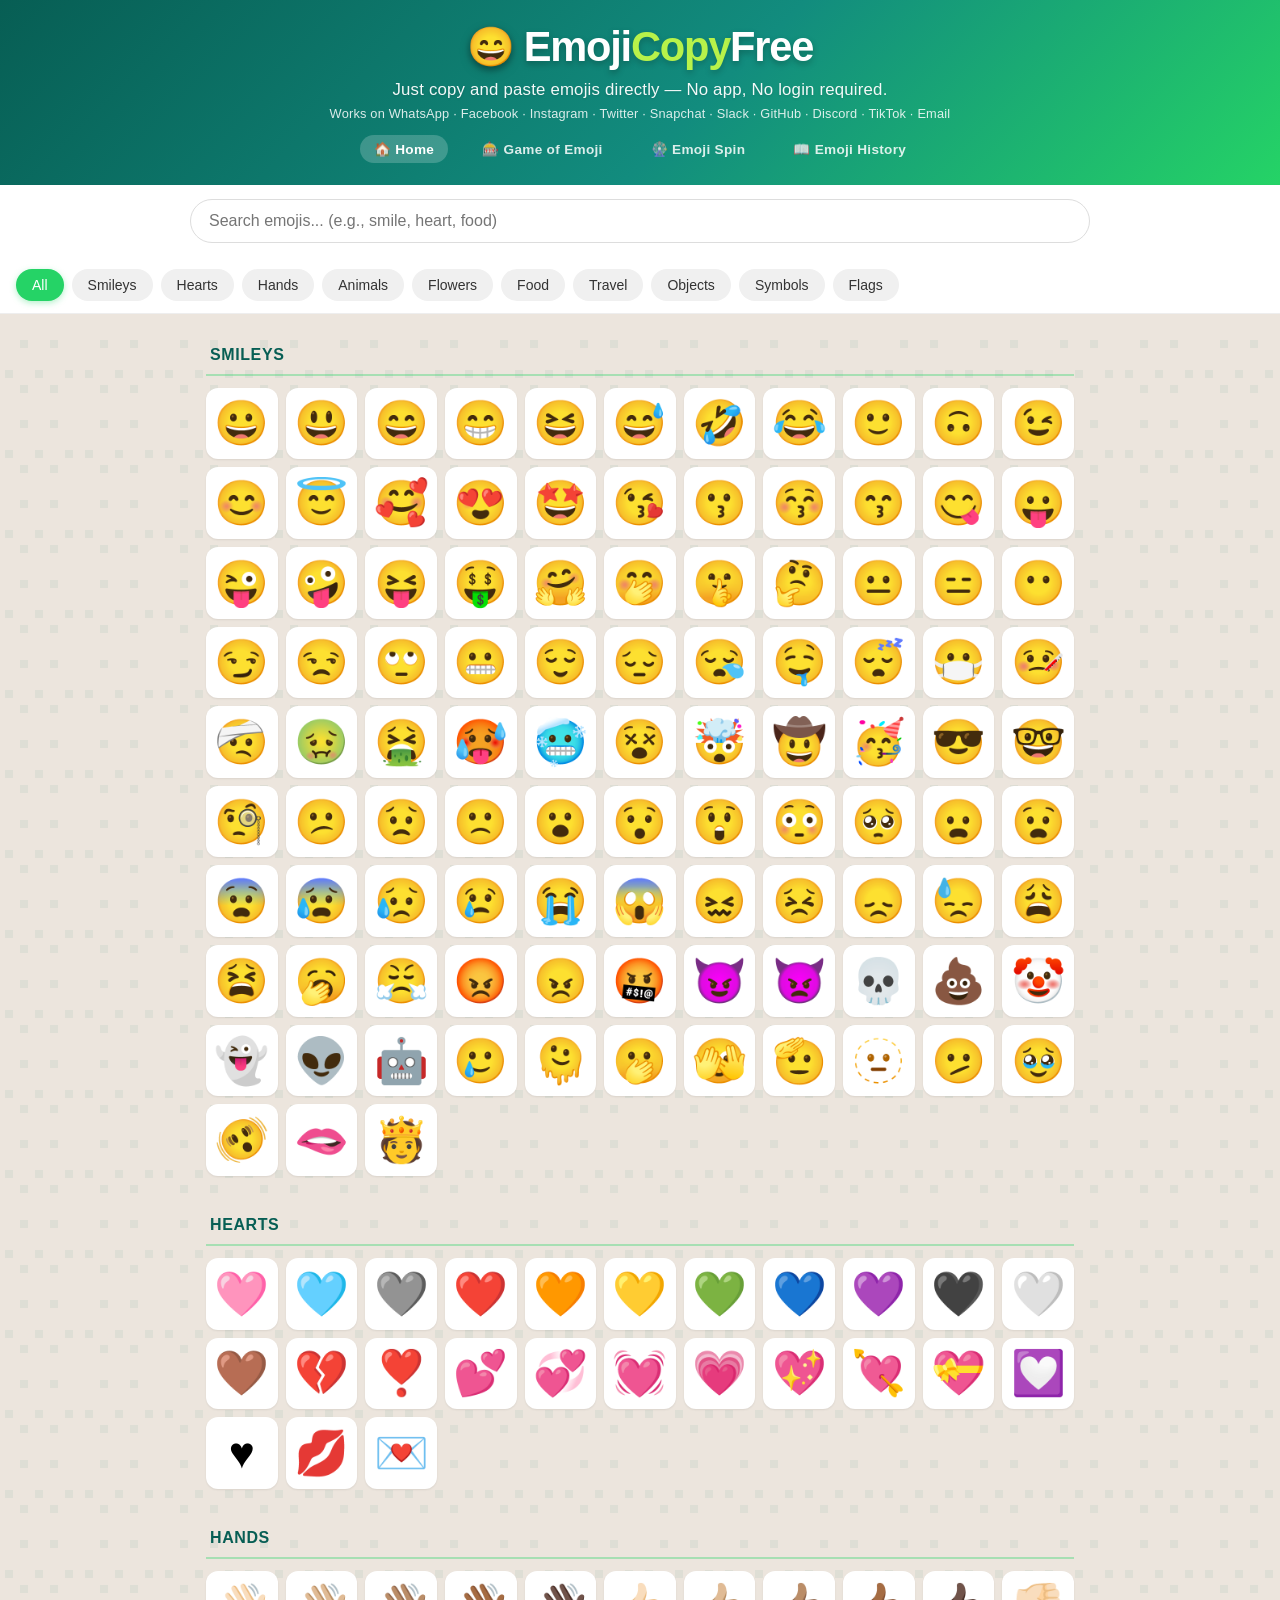
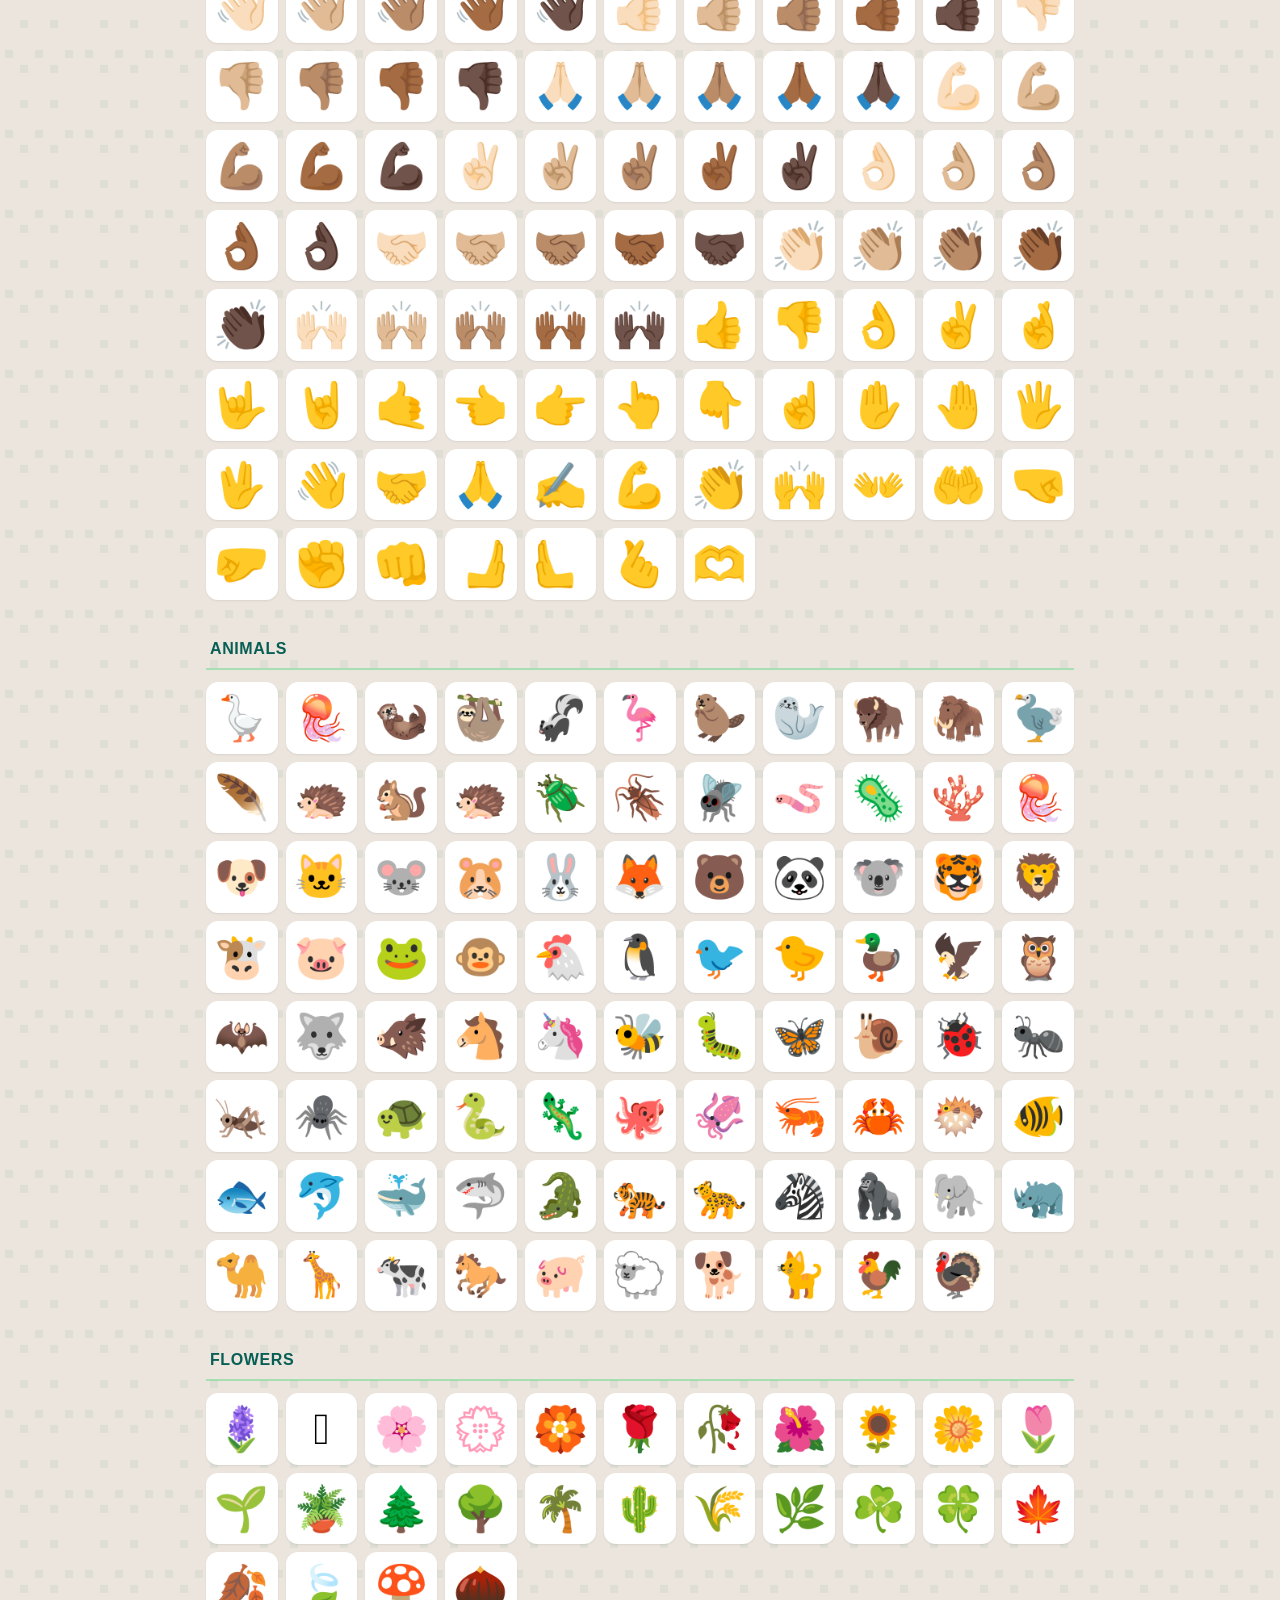
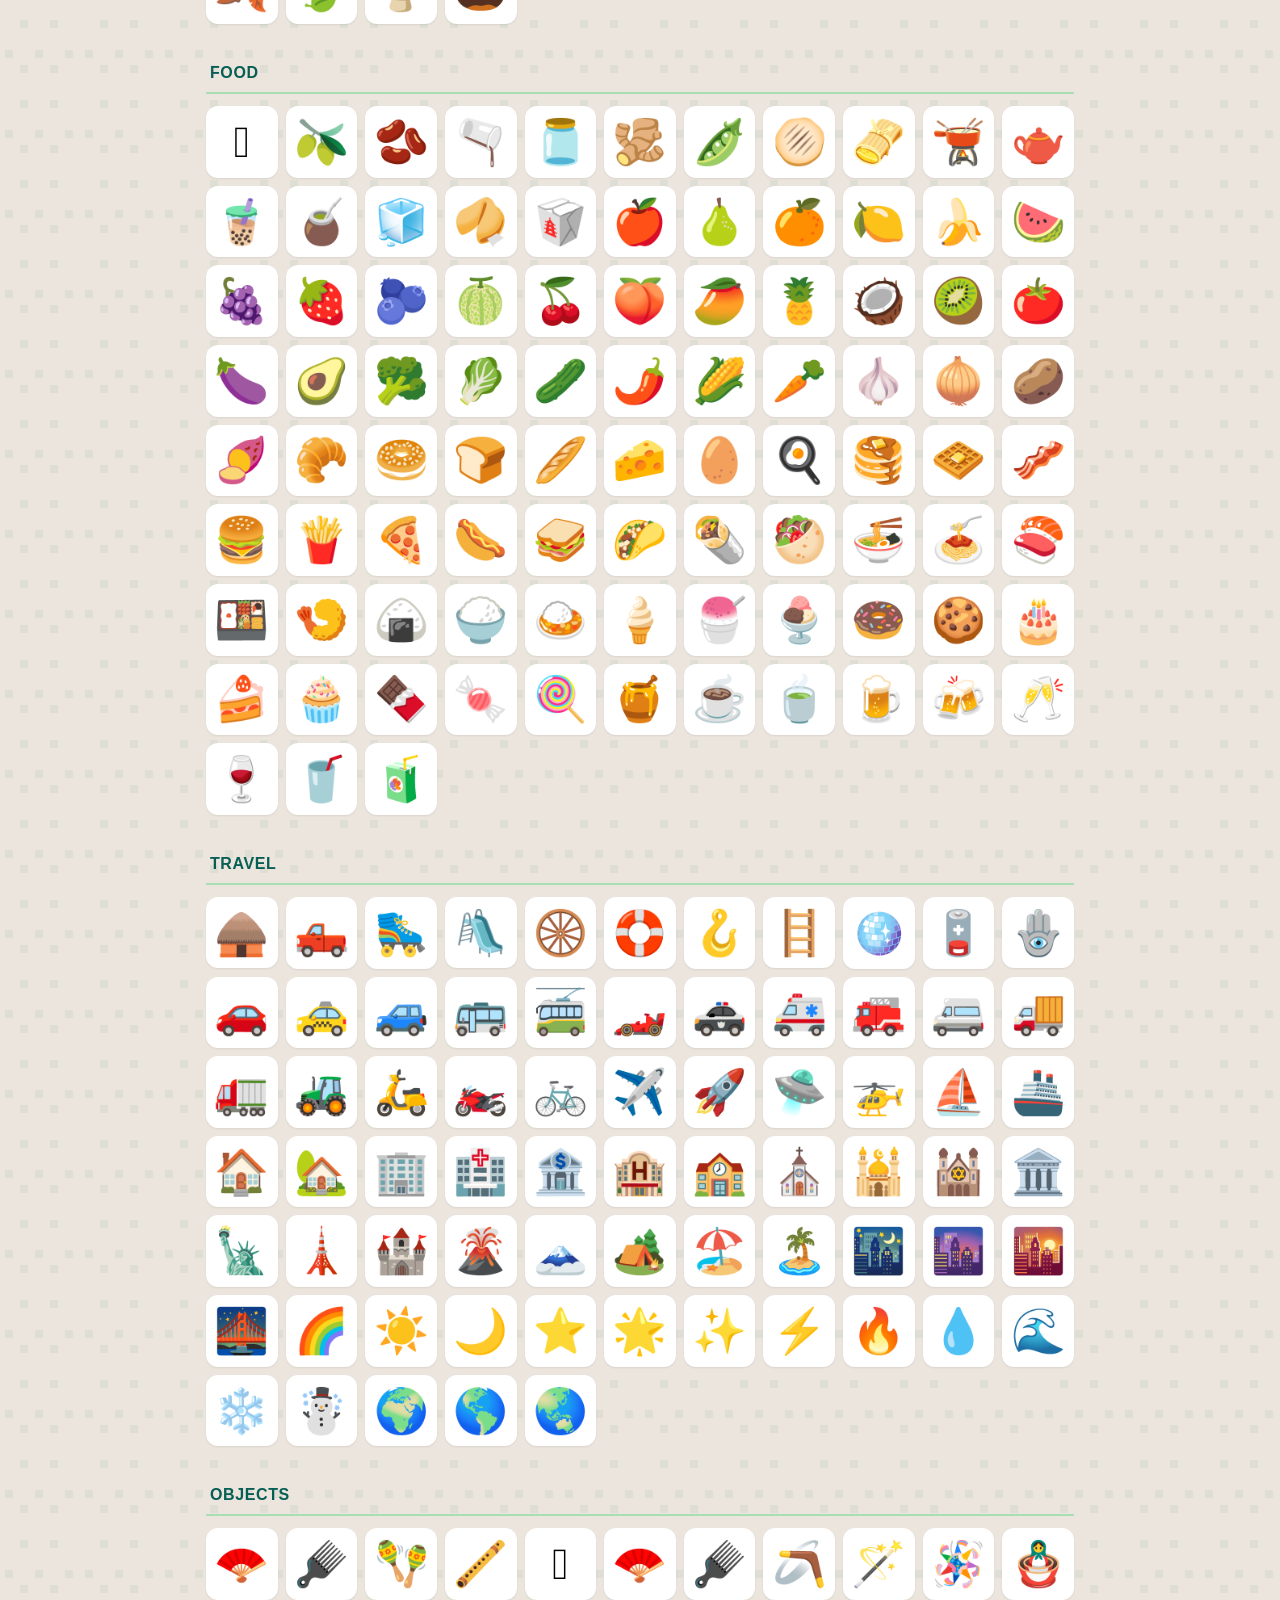
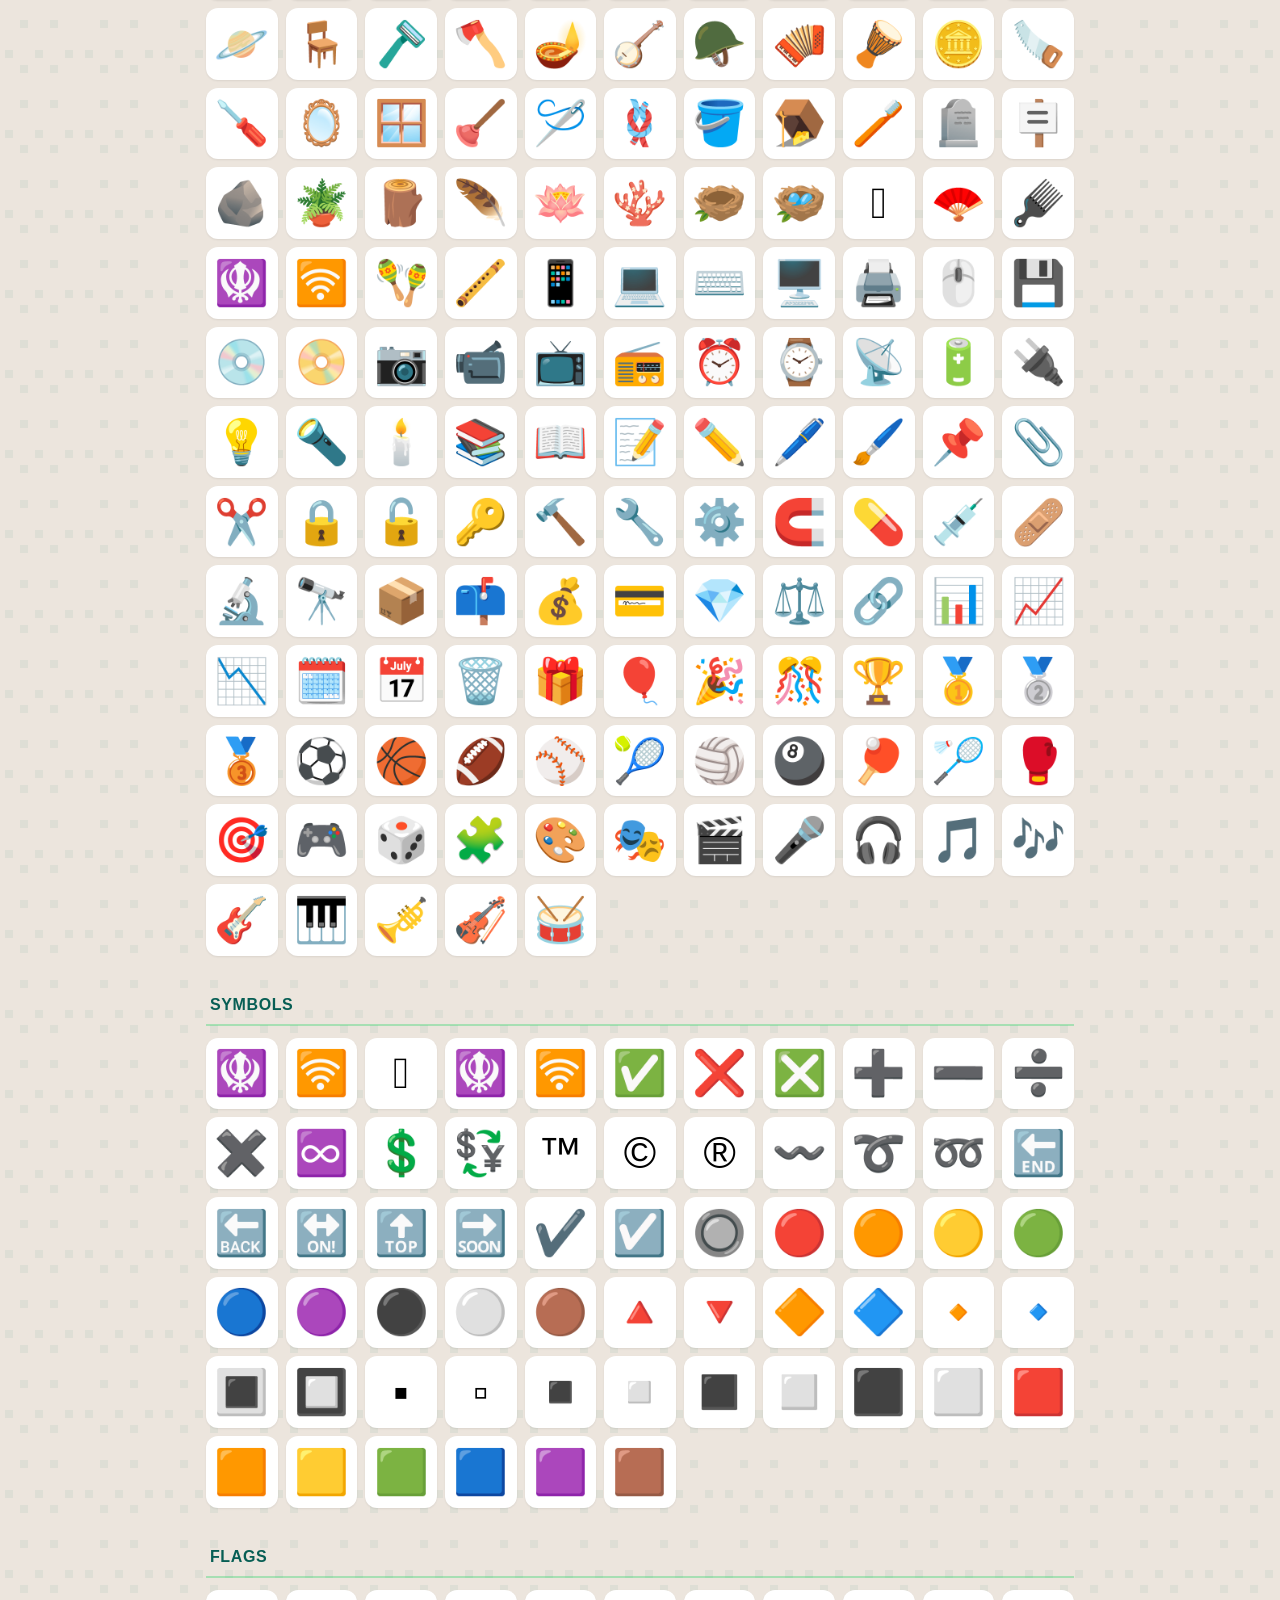
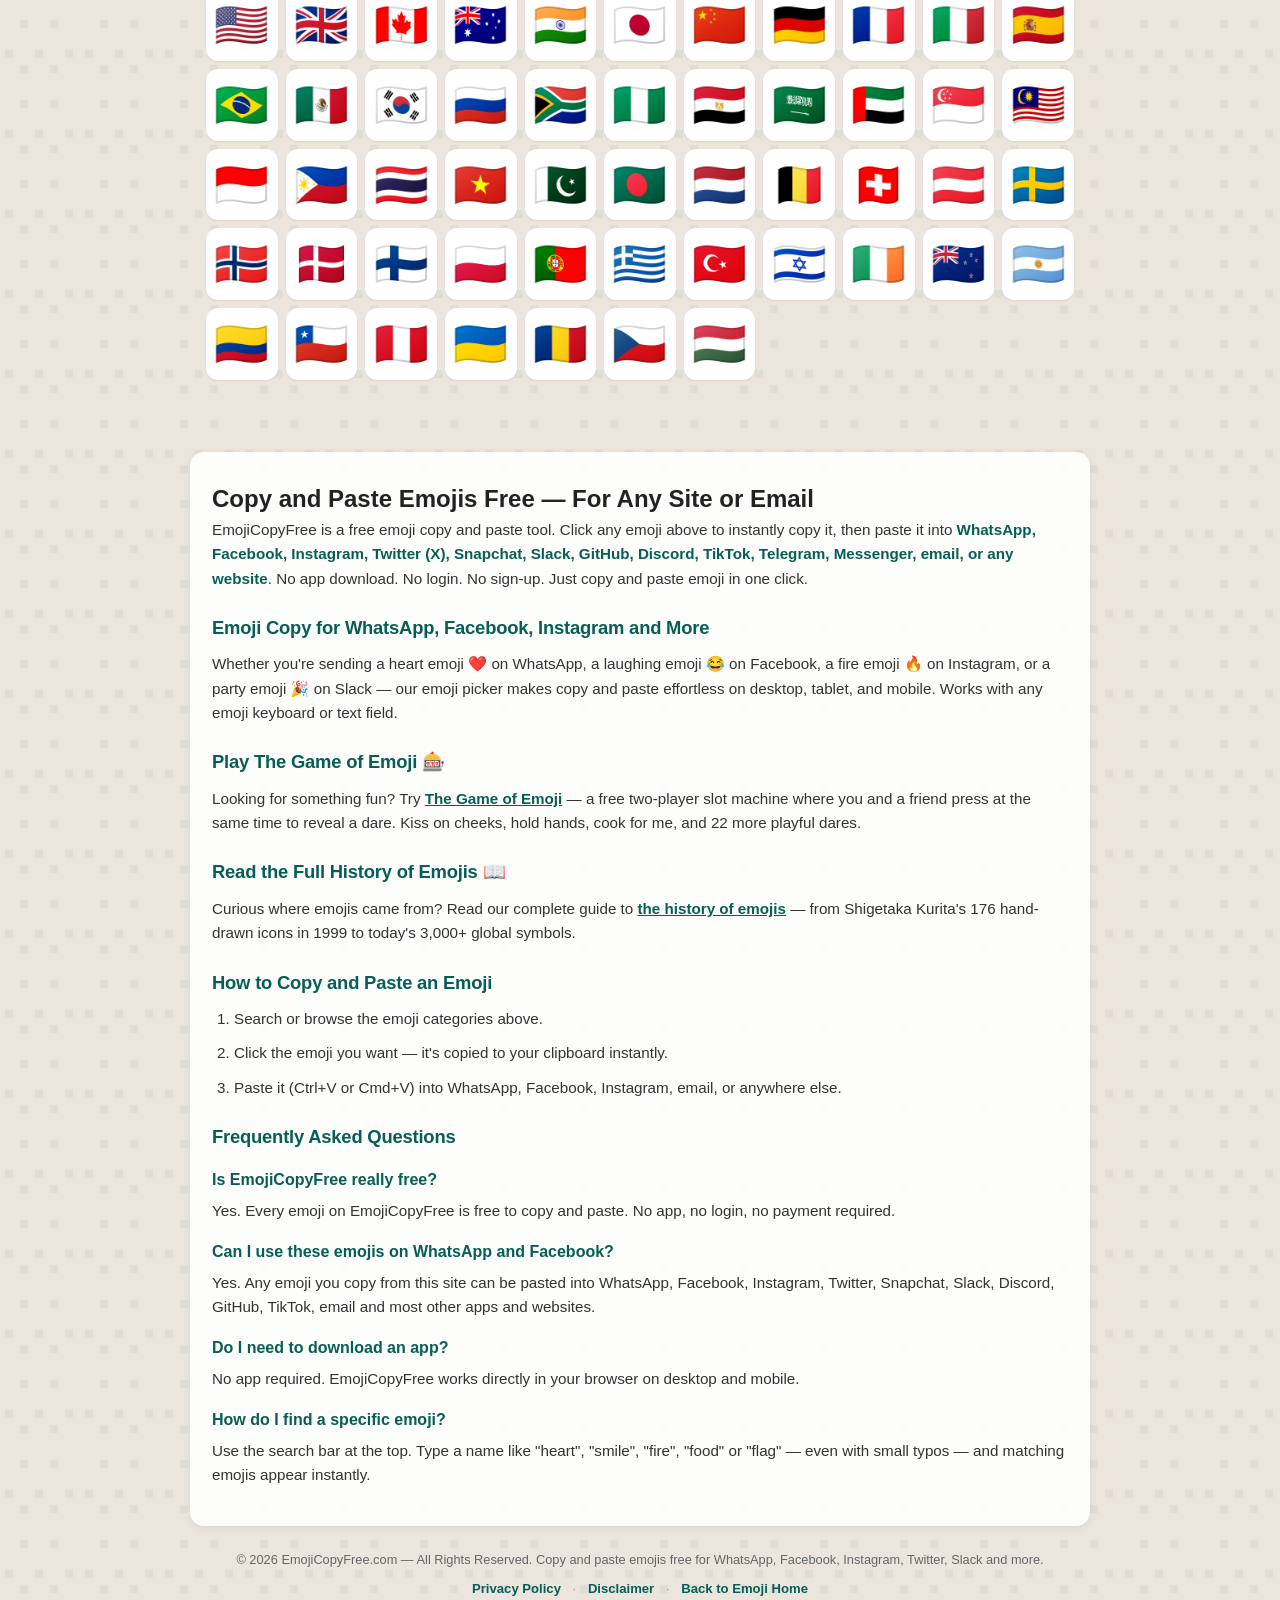
==== commit 9fbf067a: "Update index.html" ====
--- a/index.html
+++ b/index.html
@@ -64,12 +64,12 @@
 <body>
 
   <header>
-    <h1 class="logo">
+    <div class="logo">
       <a href="/" class="logo-link">
         <span class="logo-icon">😄</span>
         <span class="logo-text">Emoji<span class="accent">Copy</span>Free</span>
       </a>
-    </h1>
+    </div>
     <p class="tagline">Just copy and paste emojis directly — No app, No login required.</p>
     <p class="tagline-platforms">Works on WhatsApp · Facebook · Instagram · Twitter · Snapchat · Slack · GitHub · Discord · TikTok · Email</p>
     <nav class="site-nav">
@@ -93,7 +93,7 @@
   </div>
 
   <section class="seo-content">
-    <h2>Copy and Paste Emojis Free — For Any Site or Email</h2>
+    <h1>Copy and Paste Emojis Free — For Any Site or Email</h1>
     <p>EmojiCopyFree is a free emoji copy and paste tool. Click any emoji above to instantly copy it, then paste it into <strong>WhatsApp, Facebook, Instagram, Twitter (X), Snapchat, Slack, GitHub, Discord, TikTok, Telegram, Messenger, email, or any website</strong>. No app download. No login. No sign-up. Just copy and paste emoji in one click.</p>
 
     <h2>Emoji Copy for WhatsApp, Facebook, Instagram and More</h2>
